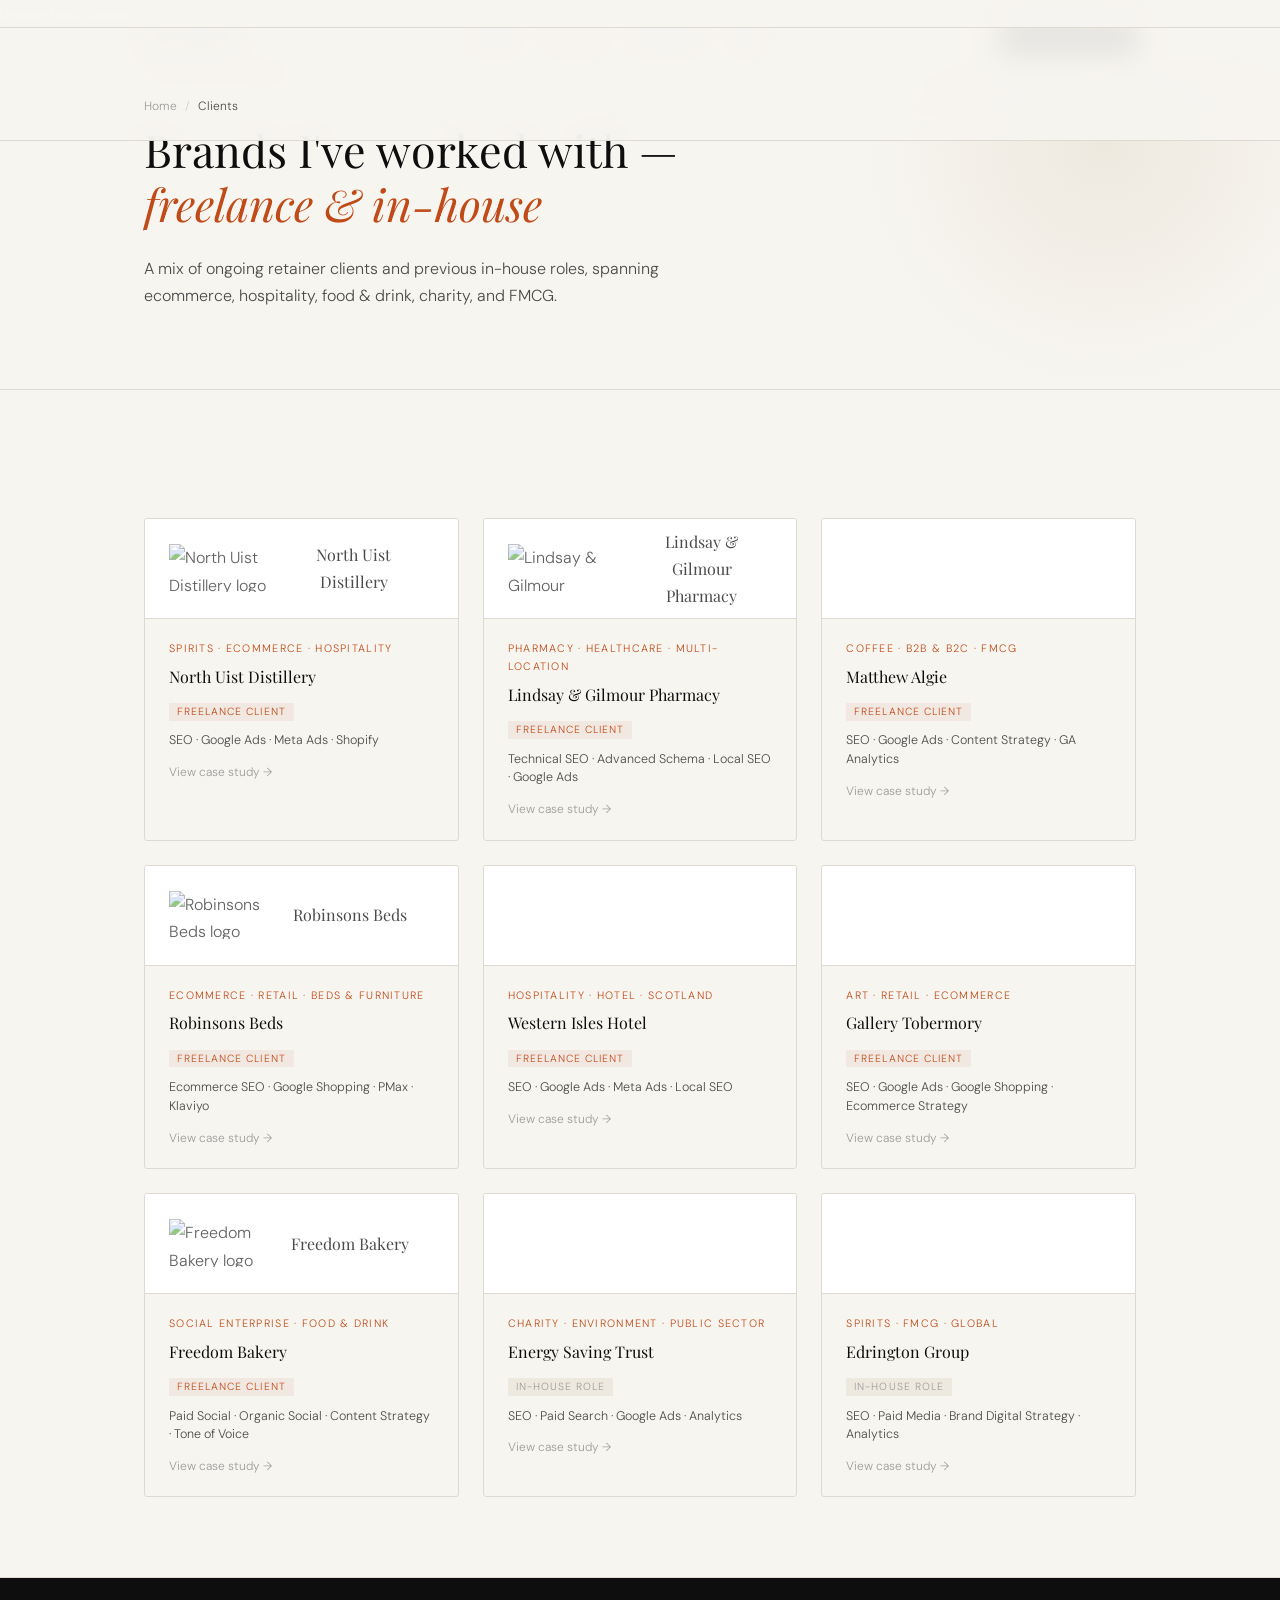
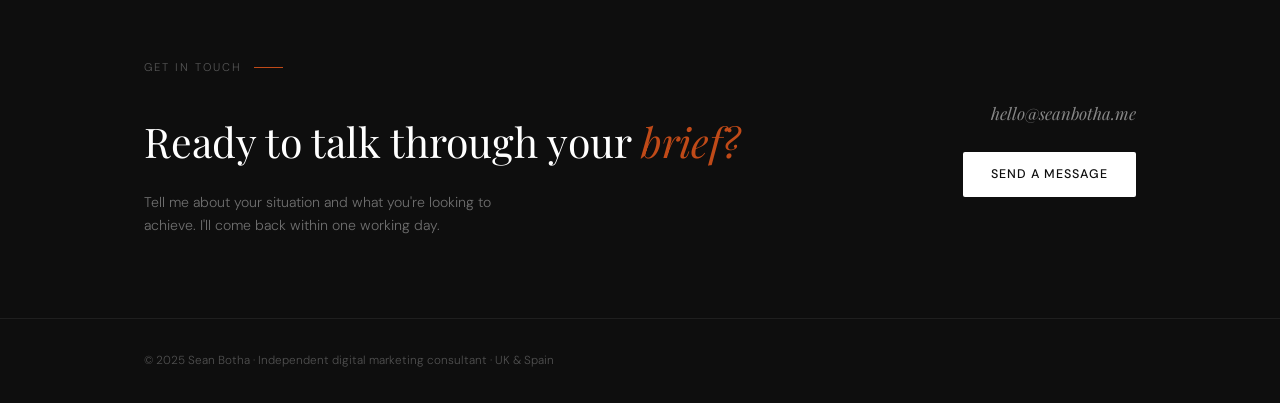
==== clients/index.html @ 7902a1b6 "new deploy" ====
<!DOCTYPE html>
<html lang="en">
<head>
  <meta charset="UTF-8" />
  <meta name="viewport" content="width=device-width, initial-scale=1.0" />
  <title>Client Work · Sean Botha · Digital Marketing Consultant</title>
  <meta name="description" content="Case studies and client work from Sean Botha — independent digital marketing consultant. SEO, Google Ads, Meta Ads, and ecommerce growth for UK brands." />
  <meta name="robots" content="index, follow" />
  <link rel="canonical" href="https://seanbotha.me/clients/" />
  <meta property="og:type" content="website" />
  <meta property="og:url" content="https://seanbotha.me/clients/" />
  <meta property="og:title" content="Client Work · Sean Botha" />
  <meta property="og:description" content="Case studies from Sean Botha — SEO, paid media, and ecommerce growth for UK brands." />
  <meta property="og:site_name" content="Sean Botha" />
  <script type="application/ld+json">
  {
    "@context": "https://schema.org",
    "@type": "BreadcrumbList",
    "itemListElement": [
      {"@type": "ListItem", "position": 1, "name": "Home", "item": "https://seanbotha.me/"},
      {"@type": "ListItem", "position": 2, "name": "Clients", "item": "https://seanbotha.me/clients/"}
    ]
  }
  </script>
  <link rel="preconnect" href="https://fonts.googleapis.com" />
  <link rel="preconnect" href="https://fonts.gstatic.com" crossorigin />
  <link href="https://fonts.googleapis.com/css2?family=Playfair+Display:ital,wght@0,400;0,500;1,400&family=DM+Sans:opsz,wght@9..40,300;9..40,400;9..40,500&display=swap" rel="stylesheet" />
  <link rel="stylesheet" href="/css/style.css" />
</head>
<body>

<nav aria-label="Main navigation">
  <div class="nav-inner">
    <a href="/" class="nav-logo">Sean Botha</a>
    <ul class="nav-links" role="list">
      <li><a href="/">Home</a></li>
      <li><a href="/clients/" aria-current="page">Clients</a></li>
      <li><a href="/#services">Services</a></li>
      <li><a href="/#faq">FAQ</a></li>
    </ul>
    <a href="/#contact" class="nav-cta">Get in touch</a>
  </div>
</nav>

<nav class="breadcrumb" aria-label="Breadcrumb">
  <div class="container">
    <ol>
      <li><a href="/">Home</a></li>
      <li>Clients</li>
    </ol>
  </div>
</nav>

<header style="padding:4rem 0 5rem;border-bottom:1px solid var(--rule);position:relative;overflow:hidden">
  <div style="position:absolute;top:-6rem;right:-4rem;width:38vw;height:38vw;max-width:480px;max-height:480px;border-radius:50%;background:radial-gradient(circle,var(--paper-w) 0%,transparent 70%);pointer-events:none"></div>
  <div class="container">
    <p class="label" style="opacity:0;animation:fadeUp 0.6s ease forwards 0.1s">Client work</p>
    <h1 style="font-family:var(--serif);font-size:clamp(2rem,3.5vw,3.2rem);font-weight:400;line-height:1.2;max-width:22ch;opacity:0;animation:fadeUp 0.7s ease forwards 0.25s">
      Brands I've worked with — <em style="font-style:italic;color:var(--accent)">freelance &amp; in-house</em>
    </h1>
    <p style="max-width:50ch;color:var(--ink-mid);margin-top:1.5rem;font-size:1rem;opacity:0;animation:fadeUp 0.7s ease forwards 0.4s">
      A mix of ongoing retainer clients and previous in-house roles, spanning ecommerce, hospitality, food &amp; drink, charity, and FMCG.
    </p>
  </div>
</header>

<section>
  <div class="container">
    <div class="ci-grid">

        <a href="/clients/north-uist-distillery/" class="ci-card reveal">
          <div class="ci-logo"><img src="https://northuistdistillery.com/cdn/shop/files/NUD_Logo_Black.png" alt="North Uist Distillery logo" loading="lazy" onerror="this.style.display='none';this.nextElementSibling.style.display='flex'"><span class="ci-logo-text" style="display:none">North Uist Distillery</span></div>
          <div class="ci-body">
            <p class="ci-sector">Spirits · Ecommerce · Hospitality</p>
            <p class="ci-name">North Uist Distillery</p>
            <p style="margin-bottom:0.5rem"><span style="font-size:0.65rem;letter-spacing:0.1em;text-transform:uppercase;padding:0.15rem 0.5rem;border-radius:1px;background:var(--accent-lt);color:var(--accent)">Freelance client</span></p>
            <p class="ci-svcs">SEO · Google Ads · Meta Ads · Shopify</p>
            <p class="ci-arrow">View case study →</p>
          </div>
        </a>
        <a href="/clients/lindsay-gilmour/" class="ci-card reveal">
          <div class="ci-logo"><img src="https://www.lindsayandgilmour.com/themes/custom/lgi/logo.svg" alt="Lindsay & Gilmour Pharmacy logo" loading="lazy" onerror="this.style.display='none';this.nextElementSibling.style.display='flex'"><span class="ci-logo-text" style="display:none">Lindsay & Gilmour Pharmacy</span></div>
          <div class="ci-body">
            <p class="ci-sector">Pharmacy · Healthcare · Multi-location</p>
            <p class="ci-name">Lindsay & Gilmour Pharmacy</p>
            <p style="margin-bottom:0.5rem"><span style="font-size:0.65rem;letter-spacing:0.1em;text-transform:uppercase;padding:0.15rem 0.5rem;border-radius:1px;background:var(--accent-lt);color:var(--accent)">Freelance client</span></p>
            <p class="ci-svcs">Technical SEO · Advanced Schema · Local SEO · Google Ads</p>
            <p class="ci-arrow">View case study →</p>
          </div>
        </a>
        <a href="/clients/matthew-algie/" class="ci-card reveal">
          <div class="ci-logo"><span class="ci-logo-text">Matthew Algie</span></div>
          <div class="ci-body">
            <p class="ci-sector">Coffee · B2B & B2C · FMCG</p>
            <p class="ci-name">Matthew Algie</p>
            <p style="margin-bottom:0.5rem"><span style="font-size:0.65rem;letter-spacing:0.1em;text-transform:uppercase;padding:0.15rem 0.5rem;border-radius:1px;background:var(--accent-lt);color:var(--accent)">Freelance client</span></p>
            <p class="ci-svcs">SEO · Google Ads · Content Strategy · GA Analytics</p>
            <p class="ci-arrow">View case study →</p>
          </div>
        </a>
        <a href="/clients/robinsons-beds/" class="ci-card reveal">
          <div class="ci-logo"><img src="https://www.robinsonsbeds.co.uk/cdn/shop/files/robinsons-beds-logo.svg" alt="Robinsons Beds logo" loading="lazy" onerror="this.style.display='none';this.nextElementSibling.style.display='flex'"><span class="ci-logo-text" style="display:none">Robinsons Beds</span></div>
          <div class="ci-body">
            <p class="ci-sector">Ecommerce · Retail · Beds & Furniture</p>
            <p class="ci-name">Robinsons Beds</p>
            <p style="margin-bottom:0.5rem"><span style="font-size:0.65rem;letter-spacing:0.1em;text-transform:uppercase;padding:0.15rem 0.5rem;border-radius:1px;background:var(--accent-lt);color:var(--accent)">Freelance client</span></p>
            <p class="ci-svcs">Ecommerce SEO · Google Shopping · PMax · Klaviyo</p>
            <p class="ci-arrow">View case study →</p>
          </div>
        </a>
        <a href="/clients/western-isles-hotel/" class="ci-card reveal">
          <div class="ci-logo"><span class="ci-logo-text">Western Isles Hotel</span></div>
          <div class="ci-body">
            <p class="ci-sector">Hospitality · Hotel · Scotland</p>
            <p class="ci-name">Western Isles Hotel</p>
            <p style="margin-bottom:0.5rem"><span style="font-size:0.65rem;letter-spacing:0.1em;text-transform:uppercase;padding:0.15rem 0.5rem;border-radius:1px;background:var(--accent-lt);color:var(--accent)">Freelance client</span></p>
            <p class="ci-svcs">SEO · Google Ads · Meta Ads · Local SEO</p>
            <p class="ci-arrow">View case study →</p>
          </div>
        </a>
        <a href="/clients/gallery-tobermory/" class="ci-card reveal">
          <div class="ci-logo"><span class="ci-logo-text">Gallery Tobermory</span></div>
          <div class="ci-body">
            <p class="ci-sector">Art · Retail · Ecommerce</p>
            <p class="ci-name">Gallery Tobermory</p>
            <p style="margin-bottom:0.5rem"><span style="font-size:0.65rem;letter-spacing:0.1em;text-transform:uppercase;padding:0.15rem 0.5rem;border-radius:1px;background:var(--accent-lt);color:var(--accent)">Freelance client</span></p>
            <p class="ci-svcs">SEO · Google Ads · Google Shopping · Ecommerce Strategy</p>
            <p class="ci-arrow">View case study →</p>
          </div>
        </a>
        <a href="/clients/freedom-bakery/" class="ci-card reveal">
          <div class="ci-logo"><img src="https://freedombakery.com/wp-content/uploads/2022/01/Freedom-Bakery-logo.svg" alt="Freedom Bakery logo" loading="lazy" onerror="this.style.display='none';this.nextElementSibling.style.display='flex'"><span class="ci-logo-text" style="display:none">Freedom Bakery</span></div>
          <div class="ci-body">
            <p class="ci-sector">Social Enterprise · Food & Drink</p>
            <p class="ci-name">Freedom Bakery</p>
            <p style="margin-bottom:0.5rem"><span style="font-size:0.65rem;letter-spacing:0.1em;text-transform:uppercase;padding:0.15rem 0.5rem;border-radius:1px;background:var(--accent-lt);color:var(--accent)">Freelance client</span></p>
            <p class="ci-svcs">Paid Social · Organic Social · Content Strategy · Tone of Voice</p>
            <p class="ci-arrow">View case study →</p>
          </div>
        </a>
        <a href="/clients/energy-saving-trust/" class="ci-card reveal">
          <div class="ci-logo"><span class="ci-logo-text">Energy Saving Trust</span></div>
          <div class="ci-body">
            <p class="ci-sector">Charity · Environment · Public Sector</p>
            <p class="ci-name">Energy Saving Trust</p>
            <p style="margin-bottom:0.5rem"><span style="font-size:0.65rem;letter-spacing:0.1em;text-transform:uppercase;padding:0.15rem 0.5rem;border-radius:1px;background:var(--paper-w);color:var(--ink-light)">In-house role</span></p>
            <p class="ci-svcs">SEO · Paid Search · Google Ads · Analytics</p>
            <p class="ci-arrow">View case study →</p>
          </div>
        </a>
        <a href="/clients/edrington/" class="ci-card reveal">
          <div class="ci-logo"><span class="ci-logo-text">Edrington Group</span></div>
          <div class="ci-body">
            <p class="ci-sector">Spirits · FMCG · Global</p>
            <p class="ci-name">Edrington Group</p>
            <p style="margin-bottom:0.5rem"><span style="font-size:0.65rem;letter-spacing:0.1em;text-transform:uppercase;padding:0.15rem 0.5rem;border-radius:1px;background:var(--paper-w);color:var(--ink-light)">In-house role</span></p>
            <p class="ci-svcs">SEO · Paid Media · Brand Digital Strategy · Analytics</p>
            <p class="ci-arrow">View case study →</p>
          </div>
        </a>
    </div>
  </div>
</section>

<section class="cta-section" id="contact" aria-labelledby="h-contact">
  <div class="container">
    <div class="cta-inner reveal">
      <div>
        <p class="label">Get in touch</p>
        <h2 class="display" id="h-contact">Ready to talk through your <em>brief?</em></h2>
        <p style="color:rgba(255,255,255,0.4);margin-top:0.75rem;max-width:40ch;font-size:0.88rem;">Tell me about your situation and what you're looking to achieve. I'll come back within one working day.</p>
      </div>
      <div class="cta-right">
        <a class="cta-email" href="mailto:hello@seanbotha.me">hello@seanbotha.me</a>
        <a class="btn btn-light" href="mailto:hello@seanbotha.me">Send a message</a>
      </div>
    </div>
  </div>
</section>

<footer>
  <div class="inner">
    <p>© 2025 Sean Botha · Independent digital marketing consultant · UK &amp; Spain</p>
    <nav class="footer-links" aria-label="Footer navigation">
      <a href="https://www.linkedin.com/in/seanbotha" target="_blank" rel="noopener noreferrer">LinkedIn</a>
      <a href="mailto:hello@seanbotha.me">Email</a>
      <a href="/sitemap.xml">Sitemap</a>
    </nav>
  </div>
</footer>

<script>
  const io = new IntersectionObserver(entries => {
    entries.forEach(e => { if (e.isIntersecting) { e.target.classList.add('visible'); io.unobserve(e.target); } });
  }, { threshold: 0.1 });
  document.querySelectorAll('.reveal').forEach(el => io.observe(el));
</script>

</body>
</html>
---- css/style.css ----
/* ── Reset ── */
*, *::before, *::after { box-sizing: border-box; margin: 0; padding: 0; }

:root {
  --ink:       #0e0e0e;
  --ink-mid:   #4b4b4b;
  --ink-light: #9b9b9b;
  --paper:     #f7f5f0;
  --paper-w:   #eee9df;
  --white:     #ffffff;
  --rule:      #dedad2;
  --accent:    #c04a18;
  --accent-lt: #f2e8e2;
  --serif: 'Playfair Display', Georgia, serif;
  --sans:  'DM Sans', sans-serif;
  --max:   1120px;
  --gap:   clamp(1.5rem, 5vw, 4rem);
}

html { scroll-behavior: smooth; }
body {
  background: var(--paper); color: var(--ink);
  font-family: var(--sans); font-size: 1rem;
  line-height: 1.7; font-weight: 300;
  -webkit-font-smoothing: antialiased;
}
img { max-width: 100%; display: block; }
a { color: inherit; }
.container { max-width: var(--max); margin: 0 auto; padding: 0 var(--gap); }

/* NAV */
nav {
  position: fixed; inset: 0 0 auto; z-index: 200;
  background: rgba(247,245,240,0.93); backdrop-filter: blur(14px);
  border-bottom: 1px solid var(--rule);
}
.nav-inner {
  max-width: var(--max); margin: 0 auto; padding: 1rem var(--gap);
  display: flex; align-items: center; justify-content: space-between;
}
.nav-logo { font-family: var(--serif); font-size: 1.1rem; text-decoration: none; color: var(--ink); }
.nav-links { display: flex; gap: 2rem; list-style: none; }
.nav-links a {
  font-size: 0.78rem; letter-spacing: 0.1em; text-transform: uppercase;
  color: var(--ink-mid); text-decoration: none; transition: color 0.2s;
}
.nav-links a:hover, .nav-links a[aria-current="page"] { color: var(--accent); }
.nav-cta {
  font-size: 0.78rem; letter-spacing: 0.08em; text-transform: uppercase;
  padding: 0.55rem 1.25rem; background: var(--ink); color: var(--white);
  text-decoration: none; border-radius: 2px; transition: background 0.2s;
}
.nav-cta:hover { background: var(--accent); }

/* BUTTONS */
.btn {
  display: inline-block; padding: 0.75rem 1.75rem;
  font-family: var(--sans); font-size: 0.78rem; font-weight: 500;
  letter-spacing: 0.08em; text-transform: uppercase;
  text-decoration: none; border-radius: 2px; transition: all 0.2s; border: none;
}
.btn-primary { background: var(--ink); color: var(--white); }
.btn-primary:hover { background: var(--accent); color: var(--white); }
.btn-ghost { border: 1px solid var(--rule); color: var(--ink-mid); background: transparent; }
.btn-ghost:hover { border-color: var(--ink); color: var(--ink); }
.btn-light { background: var(--white); color: var(--ink); }
.btn-light:hover { background: var(--accent); color: var(--white); }

/* LABELS */
.label {
  font-size: 0.7rem; letter-spacing: 0.18em; text-transform: uppercase;
  color: var(--ink-light); margin-bottom: 2.5rem;
  display: flex; align-items: center; gap: 0.75rem;
}
.label::after { content: ''; display: block; width: 1.8rem; height: 1px; background: var(--accent); }

h2.display {
  font-family: var(--serif); font-size: clamp(1.8rem, 3.2vw, 2.7rem);
  font-weight: 400; line-height: 1.2; margin-bottom: 1.5rem;
}

/* TAGS */
.tag {
  font-size: 0.66rem; letter-spacing: 0.07em; text-transform: uppercase;
  padding: 0.2rem 0.55rem; background: var(--accent-lt); color: var(--accent);
  border-radius: 1px; display: inline-block;
}
.tags { display: flex; flex-wrap: wrap; gap: 0.4rem; }

/* SECTIONS */
section { padding: 5rem 0; border-bottom: 1px solid var(--rule); }

/* TICKER */
.ticker-wrap { overflow: hidden; background: var(--ink); padding: 0.9rem 0; }
.ticker { display: flex; gap: 2.5rem; white-space: nowrap; width: max-content; animation: ticker 30s linear infinite; }
.ticker span { font-size: 0.7rem; letter-spacing: 0.14em; text-transform: uppercase; color: var(--rule); }
.ticker span.dot { color: var(--accent); letter-spacing: 0; }
@keyframes ticker { from { transform: translateX(0); } to { transform: translateX(-50%); } }

/* BREADCRUMB */
.breadcrumb { padding-top: 6.5rem; padding-bottom: 1.5rem; border-bottom: 1px solid var(--rule); }
.breadcrumb ol { list-style: none; display: flex; align-items: center; gap: 0.5rem; flex-wrap: wrap; }
.breadcrumb li { font-size: 0.75rem; color: var(--ink-light); }
.breadcrumb li a { text-decoration: none; color: var(--ink-light); transition: color 0.2s; }
.breadcrumb li a:hover { color: var(--accent); }
.breadcrumb li::after { content: '/'; margin-left: 0.5rem; opacity: 0.4; }
.breadcrumb li:last-child::after { display: none; }
.breadcrumb li:last-child { color: var(--ink-mid); }

/* CASE STUDY HERO */
.case-hero { padding: 4rem 0 5rem; border-bottom: 1px solid var(--rule); position: relative; overflow: hidden; }
.case-hero::before {
  content: ''; position: absolute; top: -5rem; right: -4rem;
  width: 38vw; height: 38vw; max-width: 480px; max-height: 480px;
  border-radius: 50%;
  background: radial-gradient(circle, var(--paper-w) 0%, transparent 70%);
  pointer-events: none;
}
.case-meta { display: flex; align-items: center; gap: 1rem; margin-bottom: 2rem; flex-wrap: wrap; }
.case-sector {
  font-size: 0.7rem; letter-spacing: 0.14em; text-transform: uppercase;
  color: var(--accent); padding: 0.3rem 0.8rem;
  border: 1px solid var(--accent-lt); background: var(--accent-lt); border-radius: 1px;
}
.case-type { font-size: 0.7rem; letter-spacing: 0.14em; text-transform: uppercase; color: var(--ink-light); }
.case-hero h1 {
  font-family: var(--serif); font-size: clamp(2.2rem, 4.5vw, 3.8rem);
  font-weight: 400; line-height: 1.15; letter-spacing: -0.01em;
  max-width: 22ch; margin-bottom: 1.5rem;
}
.case-hero h1 em { font-style: italic; color: var(--accent); }
.case-summary { max-width: 54ch; color: var(--ink-mid); font-size: 1rem; margin-bottom: 2rem; }
.case-stat-row {
  display: grid; grid-template-columns: repeat(4, 1fr);
  gap: 1px; background: var(--rule); border: 1px solid var(--rule); margin-top: 3rem;
}
.case-stat { background: var(--paper); padding: 1.5rem; }
.case-stat-val { font-family: var(--serif); font-size: 1.8rem; font-weight: 400; line-height: 1; }
.case-stat-label { font-size: 0.72rem; color: var(--ink-light); margin-top: 0.35rem; }

/* CASE BODY */
.case-overview { display: grid; grid-template-columns: 5fr 7fr; gap: 5rem; align-items: start; }
.case-overview-left h3 { font-family: var(--serif); font-size: 1.4rem; font-weight: 400; margin-bottom: 1rem; }
.case-overview-right p { color: var(--ink-mid); margin-bottom: 1.2rem; }
.case-overview-right p:last-child { margin-bottom: 0; }
.svcs-delivered h4 {
  font-size: 0.7rem; letter-spacing: 0.14em; text-transform: uppercase;
  color: var(--ink-light); margin-bottom: 0.9rem; margin-top: 2rem;
}

/* RESULTS */
.results-grid {
  display: grid; grid-template-columns: repeat(3,1fr);
  gap: 1px; background: var(--rule); border: 1px solid var(--rule);
}
.result-card { background: var(--white); padding: 2.25rem 2rem; }
.result-val {
  font-family: var(--serif); font-size: 2.4rem; font-weight: 400;
  line-height: 1; color: var(--accent);
}
.result-label { font-size: 0.8rem; color: var(--ink-mid); margin-top: 0.5rem; line-height: 1.5; }
.result-ph { font-family: var(--serif); font-style: italic; font-size: 1rem; color: var(--ink-light); }

/* RELATED */
.related-grid { display: grid; grid-template-columns: repeat(3,1fr); gap: 1.25rem; margin-top: 2.5rem; }
.related-card {
  border: 1px solid var(--rule); border-radius: 3px; padding: 1.5rem;
  text-decoration: none; background: var(--paper);
  transition: box-shadow 0.2s, transform 0.2s; display: block;
}
.related-card:hover { box-shadow: 0 6px 24px rgba(0,0,0,0.07); transform: translateY(-2px); }
.related-sector { font-size: 0.67rem; letter-spacing: 0.1em; text-transform: uppercase; color: var(--accent); margin-bottom: 0.35rem; }
.related-name { font-family: var(--serif); font-size: 1rem; font-weight: 400; color: var(--ink); }
.related-arrow { font-size: 0.8rem; color: var(--ink-light); margin-top: 0.5rem; }

/* CLIENTS INDEX */
.ci-grid { display: grid; grid-template-columns: repeat(3,1fr); gap: 1.5rem; margin-top: 3rem; }
.ci-card {
  border: 1px solid var(--rule); border-radius: 3px; overflow: hidden;
  background: var(--paper); text-decoration: none; display: block;
  transition: box-shadow 0.25s, transform 0.25s;
}
.ci-card:hover { box-shadow: 0 8px 32px rgba(0,0,0,0.08); transform: translateY(-3px); }
.ci-logo {
  height: 100px; display: flex; align-items: center; justify-content: center;
  background: var(--white); border-bottom: 1px solid var(--rule); padding: 1.5rem;
}
.ci-logo img { max-height: 48px; max-width: 150px; object-fit: contain; filter: grayscale(1); opacity: 0.7; transition: filter 0.3s, opacity 0.3s; }
.ci-card:hover .ci-logo img { filter: grayscale(0); opacity: 1; }
.ci-logo-text { font-family: var(--serif); font-size: 1rem; color: var(--ink-mid); transition: color 0.3s; }
.ci-card:hover .ci-logo-text { color: var(--ink); }
.ci-body { padding: 1.25rem 1.5rem; }
.ci-sector { font-size: 0.67rem; letter-spacing: 0.12em; text-transform: uppercase; color: var(--accent); margin-bottom: 0.35rem; }
.ci-name { font-family: var(--serif); font-size: 1rem; font-weight: 400; color: var(--ink); margin-bottom: 0.4rem; }
.ci-svcs { font-size: 0.78rem; color: var(--ink-mid); line-height: 1.5; }
.ci-arrow { font-size: 0.75rem; color: var(--ink-light); margin-top: 0.75rem; }

/* HOMEPAGE HERO */
.hero { padding: 9.5rem 0 6rem; border-bottom: 1px solid var(--rule); position: relative; overflow: hidden; }
.hero::before {
  content: ''; position: absolute; top: -8rem; right: -6rem;
  width: 42vw; height: 42vw; max-width: 560px; max-height: 560px;
  border-radius: 50%;
  background: radial-gradient(circle, var(--paper-w) 0%, transparent 70%);
  pointer-events: none;
}
.hero-eyebrow { font-size: 0.73rem; letter-spacing: 0.18em; text-transform: uppercase; color: var(--accent); margin-bottom: 1.5rem; opacity: 0; animation: fadeUp 0.6s ease forwards 0.1s; }
.hero h1 { font-family: var(--serif); font-size: clamp(2.8rem, 5.5vw, 4.8rem); font-weight: 400; line-height: 1.1; letter-spacing: -0.01em; max-width: 17ch; opacity: 0; animation: fadeUp 0.7s ease forwards 0.25s; }
.hero h1 em { font-style: italic; color: var(--accent); }
.hero-sub { margin-top: 2rem; max-width: 50ch; color: var(--ink-mid); font-size: 1.05rem; opacity: 0; animation: fadeUp 0.7s ease forwards 0.4s; }
.hero-actions { margin-top: 2.5rem; display: flex; gap: 1rem; flex-wrap: wrap; opacity: 0; animation: fadeUp 0.7s ease forwards 0.55s; }
.hero-creds { margin-top: 3.5rem; display: flex; gap: 2.5rem; flex-wrap: wrap; opacity: 0; animation: fadeUp 0.7s ease forwards 0.7s; }
.cred { display: flex; align-items: center; gap: 0.5rem; font-size: 0.8rem; color: var(--ink-light); }
.cred-dot { width: 6px; height: 6px; border-radius: 50%; background: var(--accent); flex-shrink: 0; }

/* CTA SECTION */
.cta-section { background: var(--ink); border-bottom: none; }
.cta-inner { display: grid; grid-template-columns: 1fr auto; gap: 3rem; align-items: center; }
.cta-section .label { color: rgba(255,255,255,0.3); }
.cta-section .label::after { background: var(--accent); }
.cta-section h2.display { color: var(--white); }
.cta-section h2.display em { font-style: italic; color: var(--accent); }
.cta-right { display: flex; flex-direction: column; align-items: flex-end; gap: 1.5rem; }
.cta-email { font-family: var(--serif); font-size: 1.05rem; font-style: italic; color: rgba(255,255,255,0.5); text-decoration: none; transition: color 0.2s; }
.cta-email:hover { color: var(--white); }

/* ANIMATIONS */
@keyframes fadeUp { from { opacity: 0; transform: translateY(18px); } to { opacity: 1; transform: translateY(0); } }
.reveal { opacity: 0; transform: translateY(22px); transition: opacity 0.65s ease, transform 0.65s ease; }
.reveal.visible { opacity: 1; transform: translateY(0); }
.d1 { transition-delay: 0.1s; }
.d2 { transition-delay: 0.2s; }
.d3 { transition-delay: 0.3s; }

/* HOMEPAGE SPECIFICS */
.about-grid { display: grid; grid-template-columns: 5fr 7fr; gap: 5rem; align-items: start; }
.about-right p { color: var(--ink-mid); margin-bottom: 1.2rem; }
.about-stats { margin-top: 2.5rem; padding-top: 2rem; border-top: 1px solid var(--rule); display: grid; grid-template-columns: repeat(3,1fr); gap: 1.5rem; }
.stat-num { font-family: var(--serif); font-size: 2rem; font-weight: 400; line-height: 1; }
.stat-label { font-size: 0.73rem; color: var(--ink-light); margin-top: 0.35rem; }

.two-col-header { display: grid; grid-template-columns: 1fr 1fr; gap: 4rem; align-items: end; margin-bottom: 3rem; }
.two-col-header p { color: var(--ink-mid); max-width: 42ch; }

.services-grid { display: grid; grid-template-columns: repeat(3,1fr); gap: 1px; background: var(--rule); border: 1px solid var(--rule); }
.service-card { background: var(--paper); padding: 2.25rem 2rem; transition: background 0.25s; position: relative; }
.service-card:hover { background: var(--white); }
.service-card::after { content: ''; position: absolute; bottom: 0; left: 0; right: 0; height: 2px; background: var(--accent); transform: scaleX(0); transform-origin: left; transition: transform 0.3s ease; }
.service-card:hover::after { transform: scaleX(1); }
.svc-num { font-family: var(--serif); font-style: italic; font-size: 0.85rem; color: var(--accent); margin-bottom: 1rem; }
.svc-name { font-family: var(--serif); font-size: 1.15rem; font-weight: 400; margin-bottom: 0.7rem; }
.svc-desc { font-size: 0.86rem; color: var(--ink-mid); line-height: 1.7; }

.process-grid { display: grid; grid-template-columns: repeat(4,1fr); gap: 2rem; margin-top: 3rem; }
.process-step { border-top: 2px solid var(--rule); padding-top: 1.5rem; position: relative; }
.process-step::before { content: ''; position: absolute; top: -2px; left: 0; width: 0; height: 2px; background: var(--accent); transition: width 0.4s ease; }
.process-step:hover::before { width: 100%; }
.process-num { font-family: var(--serif); font-style: italic; font-size: 0.85rem; color: var(--accent); margin-bottom: 0.8rem; }
.process-title { font-size: 0.95rem; font-weight: 500; margin-bottom: 0.6rem; }
.process-desc { font-size: 0.84rem; color: var(--ink-mid); line-height: 1.65; }

.faq-grid { display: grid; grid-template-columns: 1fr 1fr; gap: 4rem; align-items: start; }
.faq-list { display: flex; flex-direction: column; }
.faq-item { border-bottom: 1px solid var(--rule); }
.faq-q { width: 100%; background: none; border: none; padding: 1.2rem 0; text-align: left; font-family: var(--sans); font-size: 0.9rem; font-weight: 500; color: var(--ink); cursor: pointer; display: flex; justify-content: space-between; align-items: center; gap: 1rem; }
.faq-q:hover { color: var(--accent); }
.faq-icon { width: 16px; height: 16px; flex-shrink: 0; position: relative; opacity: 0.35; transition: opacity 0.2s; }
.faq-q:hover .faq-icon, .faq-item.open .faq-icon { opacity: 1; }
.faq-icon::before, .faq-icon::after { content: ''; position: absolute; background: currentColor; border-radius: 1px; transition: transform 0.3s ease; }
.faq-icon::before { top: 50%; left: 0; right: 0; height: 1.5px; transform: translateY(-50%); }
.faq-icon::after { top: 0; bottom: 0; left: 50%; width: 1.5px; transform: translateX(-50%); }
.faq-item.open .faq-icon::after { transform: translateX(-50%) scaleY(0); }
.faq-a { font-size: 0.87rem; color: var(--ink-mid); line-height: 1.75; max-height: 0; overflow: hidden; transition: max-height 0.35s ease, padding-bottom 0.35s ease; }
.faq-item.open .faq-a { max-height: 300px; padding-bottom: 1.25rem; }

/* RESPONSIVE */
@media (max-width: 960px) {
  .about-grid, .two-col-header, .faq-grid, .cta-inner, .case-overview { grid-template-columns: 1fr; gap: 2.5rem; }
  .services-grid, .ci-grid, .results-grid { grid-template-columns: 1fr 1fr; }
  .case-stat-row, .process-grid, .related-grid { grid-template-columns: 1fr 1fr; }
  .cta-right { align-items: flex-start; }
}
@media (max-width: 600px) {
  .services-grid, .ci-grid, .results-grid, .case-stat-row, .process-grid, .related-grid { grid-template-columns: 1fr; }
  .nav-links, .nav-cta { display: none; }
}

/* FOOTER */
footer { background: var(--ink); border-top: 1px solid rgba(255,255,255,0.07); padding: 2rem 0; }
footer .inner {
  max-width: var(--max); margin: 0 auto; padding: 0 var(--gap);
  display: flex; justify-content: space-between; align-items: center; flex-wrap: wrap; gap: 1rem;
}
footer p, footer a { font-size: 0.73rem; color: rgba(255,255,255,0.28); text-decoration: none; }
footer a:hover { color: var(--accent); }
footer .footer-links { display: flex; gap: 1.5rem; }

/* CTA SECTION */
.cta-section { background: var(--ink); border-bottom: none; }
.cta-inner { display: grid; grid-template-columns: 1fr auto; gap: 3rem; align-items: center; }
.cta-section .label { color: rgba(255,255,255,0.3); }
.cta-section .label::after { background: var(--accent); }
.cta-section h2.display { color: var(--white); }
.cta-section h2.display em { font-style: italic; color: var(--accent); }
.cta-right { display: flex; flex-direction: column; align-items: flex-end; gap: 1.5rem; }
.cta-email { font-family: var(--serif); font-size: 1.05rem; font-style: italic; color: rgba(255,255,255,0.5); text-decoration: none; transition: color 0.2s; }
.cta-email:hover { color: var(--white); }

/* FIX HERO H1 SIZE */
.hero h1 { font-size: clamp(2.2rem, 4vw, 3.8rem); }

/* CLIENTS INDEX GRID */
.ci-grid { display: grid; grid-template-columns: repeat(3,1fr); gap: 1.5rem; margin-top: 3rem; }
.ci-card {
  border: 1px solid var(--rule); border-radius: 3px; overflow: hidden;
  background: var(--paper); text-decoration: none; display: block;
  transition: box-shadow 0.25s, transform 0.25s;
}
.ci-card:hover { box-shadow: 0 8px 32px rgba(0,0,0,0.08); transform: translateY(-3px); }
.ci-logo {
  height: 100px; display: flex; align-items: center; justify-content: center;
  background: var(--white); border-bottom: 1px solid var(--rule); padding: 1.5rem;
}
.ci-logo img { max-height: 48px; max-width: 150px; object-fit: contain; filter: grayscale(1); opacity: 0.7; transition: filter 0.3s, opacity 0.3s; }
.ci-card:hover .ci-logo img { filter: grayscale(0); opacity: 1; }
.ci-logo-text { font-family: var(--serif); font-size: 1rem; color: var(--ink-mid); transition: color 0.3s; }
.ci-card:hover .ci-logo-text { color: var(--ink); }
.ci-body { padding: 1.25rem 1.5rem; }
.ci-sector { font-size: 0.67rem; letter-spacing: 0.12em; text-transform: uppercase; color: var(--accent); margin-bottom: 0.35rem; }
.ci-name { font-family: var(--serif); font-size: 1rem; font-weight: 400; color: var(--ink); margin-bottom: 0.4rem; }
.ci-svcs { font-size: 0.78rem; color: var(--ink-mid); line-height: 1.5; }
.ci-arrow { font-size: 0.75rem; color: var(--ink-light); margin-top: 0.75rem; }

/* ABOUT */
.about-grid { display: grid; grid-template-columns: 5fr 7fr; gap: 5rem; align-items: start; }
.about-right p { color: var(--ink-mid); margin-bottom: 1.2rem; }
.about-stats { margin-top: 2.5rem; padding-top: 2rem; border-top: 1px solid var(--rule); display: grid; grid-template-columns: repeat(3,1fr); gap: 1.5rem; }
.stat-num { font-family: var(--serif); font-size: 2rem; font-weight: 400; line-height: 1; }
.stat-label { font-size: 0.73rem; color: var(--ink-light); margin-top: 0.35rem; }

/* RESPONSIVE ADDITIONS */
@media (max-width: 960px) {
  .ci-grid { grid-template-columns: 1fr 1fr; }
  .cta-inner { grid-template-columns: 1fr; gap: 2rem; }
  .cta-right { align-items: flex-start; }
  .about-grid { grid-template-columns: 1fr; gap: 2.5rem; }
}
@media (max-width: 600px) {
  .ci-grid { grid-template-columns: 1fr; }
  footer .inner { flex-direction: column; align-items: flex-start; }
}

/* ── FIX: Case study & clients index h1 size ── */
.case-hero h1 {
  font-size: clamp(1.8rem, 3.5vw, 3rem) !important;
}
header h1 {
  font-size: clamp(1.8rem, 3.5vw, 3rem);
}

/* ── FIX: Nav visible on all pages ── */
nav {
  display: block !important;
  position: fixed;
  inset: 0 0 auto;
  z-index: 200;
  background: rgba(247,245,240,0.93);
  backdrop-filter: blur(14px);
  border-bottom: 1px solid var(--rule);
}
.nav-inner {
  max-width: var(--max);
  margin: 0 auto;
  padding: 1rem var(--gap);
  display: flex;
  align-items: center;
  justify-content: space-between;
}

/* ── FIX: Breadcrumb top padding accounts for fixed nav ── */
.breadcrumb {
  padding-top: 6rem;
}

/* ── FIX: Client logo images — force display block ── */
.ci-logo img,
.client-logo-wrap img {
  display: block !important;
}

/* ── FIX: Case hero logo area ── */
.case-hero-logo {
  margin: 1.5rem 0 0;
  min-height: 56px;
  display: flex;
  align-items: center;
}
.case-hero-logo img {
  max-height: 56px;
  max-width: 200px;
  object-fit: contain;
  filter: grayscale(1);
  opacity: 0.75;
  display: block !important;
}

/* ── FIX: Logo images — don't wash out dark logos on white bg ── */
.ci-logo img {
  filter: none !important;
  opacity: 0.65;
  transition: opacity 0.3s;
}
.ci-card:hover .ci-logo img {
  opacity: 1;
}
.case-hero img[alt*="logo"],
.case-hero img[alt*="Logo"] {
  filter: none !important;
  opacity: 0.7;
}

/* ── FIX: Hide broken image icons, show text fallback cleanly ── */
.ci-logo {
  position: relative;
}
.ci-logo img {
  /* If image fails to load, browser shows broken icon — hide it */
  min-width: 0;
  min-height: 0;
}
/* Broken img elements have 0 naturalWidth — we can't detect in CSS alone,
   so we rely on onerror. Make sure fallback text is centred properly */
.ci-logo .ci-logo-text {
  display: none;
  width: 100%;
  text-align: center;
  font-family: var(--serif);
  font-size: 1rem;
  color: var(--ink-mid);
  padding: 0 1rem;
}
/* When onerror fires and sets display:flex on the span */
.ci-logo span.ci-logo-text[style*="flex"] {
  display: flex !important;
  align-items: center;
  justify-content: center;
}

/* ── FIX: Clients index h1 — prevent oversized italic wrapping ── */
header h1 em,
.case-hero h1 em {
  font-size: inherit;
  display: inline;
  word-break: normal;
  hyphens: none;
}
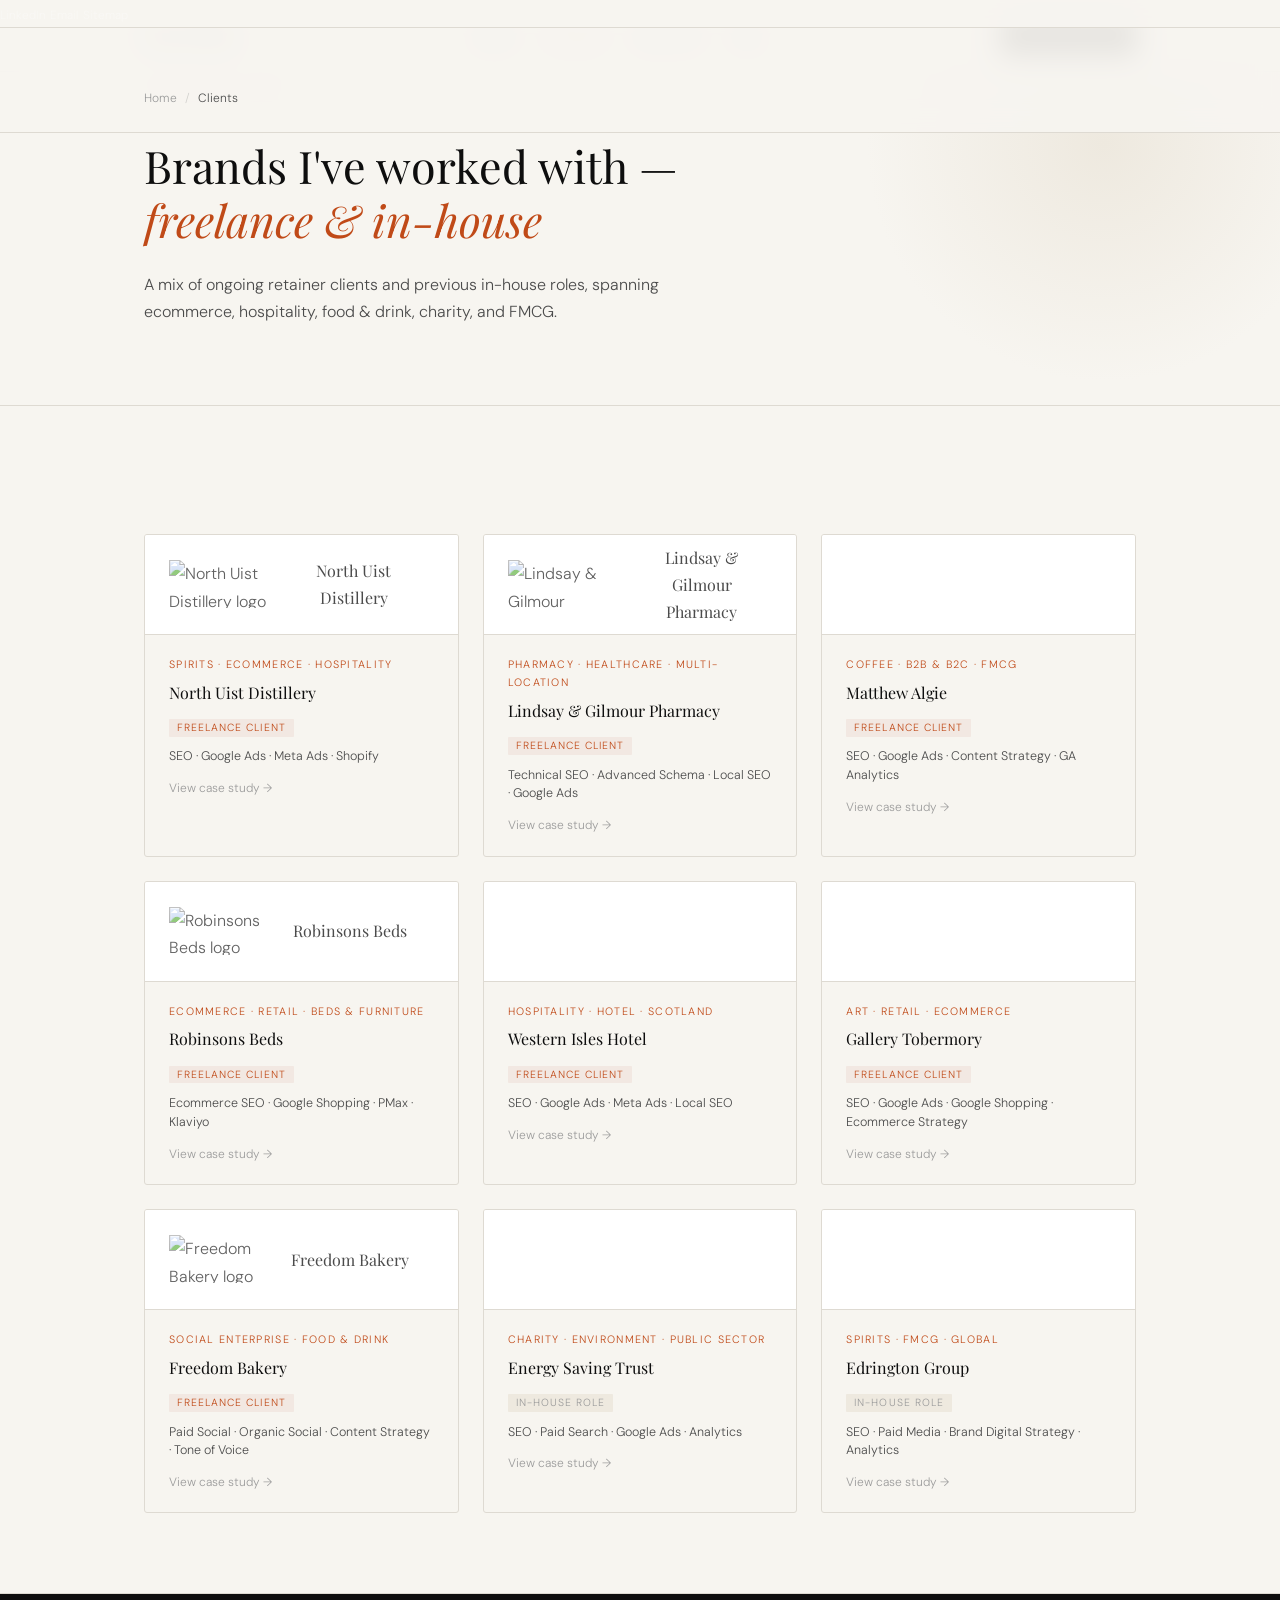
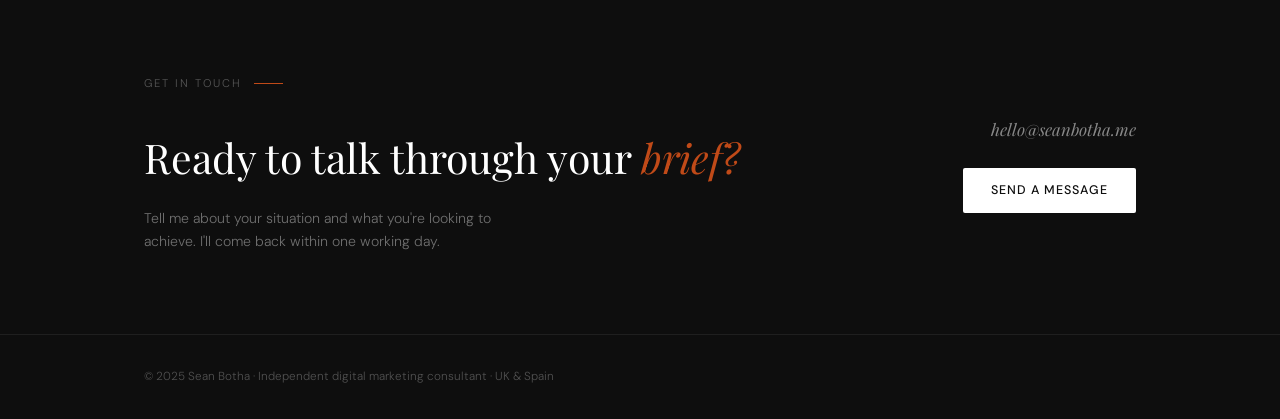
==== commit 70daa22e: "Update index.html" ====
--- a/clients/index.html
+++ b/clients/index.html
@@ -29,10 +29,10 @@
 </head>
 <body>
 
-<nav aria-label="Main navigation">
+<nav aria-label="Main navigation" style="position:fixed;inset:0 0 auto;z-index:200;background:rgba(247,245,240,0.93);backdrop-filter:blur(14px);border-bottom:1px solid #dedad2;">
   <div class="nav-inner">
     <a href="/" class="nav-logo">Sean Botha</a>
-    <ul class="nav-links" role="list">
+    <ul class="nav-links" role="list" style="display:flex;gap:2rem;list-style:none;">
       <li><a href="/">Home</a></li>
       <li><a href="/clients/" aria-current="page">Clients</a></li>
       <li><a href="/#services">Services</a></li>
@@ -51,7 +51,7 @@
   </div>
 </nav>
 
-<header style="padding:4rem 0 5rem;border-bottom:1px solid var(--rule);position:relative;overflow:hidden">
+<header style="padding:7rem 0 5rem;border-bottom:1px solid var(--rule);position:relative;overflow:hidden">
   <div style="position:absolute;top:-6rem;right:-4rem;width:38vw;height:38vw;max-width:480px;max-height:480px;border-radius:50%;background:radial-gradient(circle,var(--paper-w) 0%,transparent 70%);pointer-events:none"></div>
   <div class="container">
     <p class="label" style="opacity:0;animation:fadeUp 0.6s ease forwards 0.1s">Client work</p>
@@ -197,4 +197,4 @@
 </script>
 
 </body>
-</html>+</html>
--- a/css/style.css
+++ b/css/style.css
@@ -1,3 +1,4 @@
+ /* v2 */
 /* ── Reset ── */
 *, *::before, *::after { box-sizing: border-box; margin: 0; padding: 0; }
 
@@ -282,7 +283,7 @@
 }
 @media (max-width: 600px) {
   .services-grid, .ci-grid, .results-grid, .case-stat-row, .process-grid, .related-grid { grid-template-columns: 1fr; }
-  .nav-links, .nav-cta { display: none; }
+  .nav-cta { display: none; }
 }
 
 /* FOOTER */
@@ -454,3 +455,44 @@
   word-break: normal;
   hyphens: none;
 }
+/* ══ FINAL FIXES ══ */
+
+/* Nav — force visible on all screen sizes above mobile */
+@media (min-width: 768px) {
+  .nav-links {
+    display: flex !important;
+    gap: 2rem;
+    list-style: none;
+  }
+  .nav-cta {
+    display: inline-block !important;
+  }
+}
+
+/* Clear fixed nav on inner pages */
+.breadcrumb {
+  padding-top: 5.5rem !important;
+}
+.case-hero {
+  padding-top: 5rem !important;
+}
+
+/* Clients index header */
+header {
+  padding-top: 5rem !important;
+}
+
+/* Broken images — hide completely, don't show alt text + icon */
+img:-moz-broken,
+img[alt]:not([src]),
+.ci-logo img {
+  color: transparent;
+  font-size: 0;
+}
+.ci-logo {
+  overflow: hidden;
+}
+.ci-logo img:not([src]),
+.ci-logo img[src=""] {
+  display: none !important;
+}
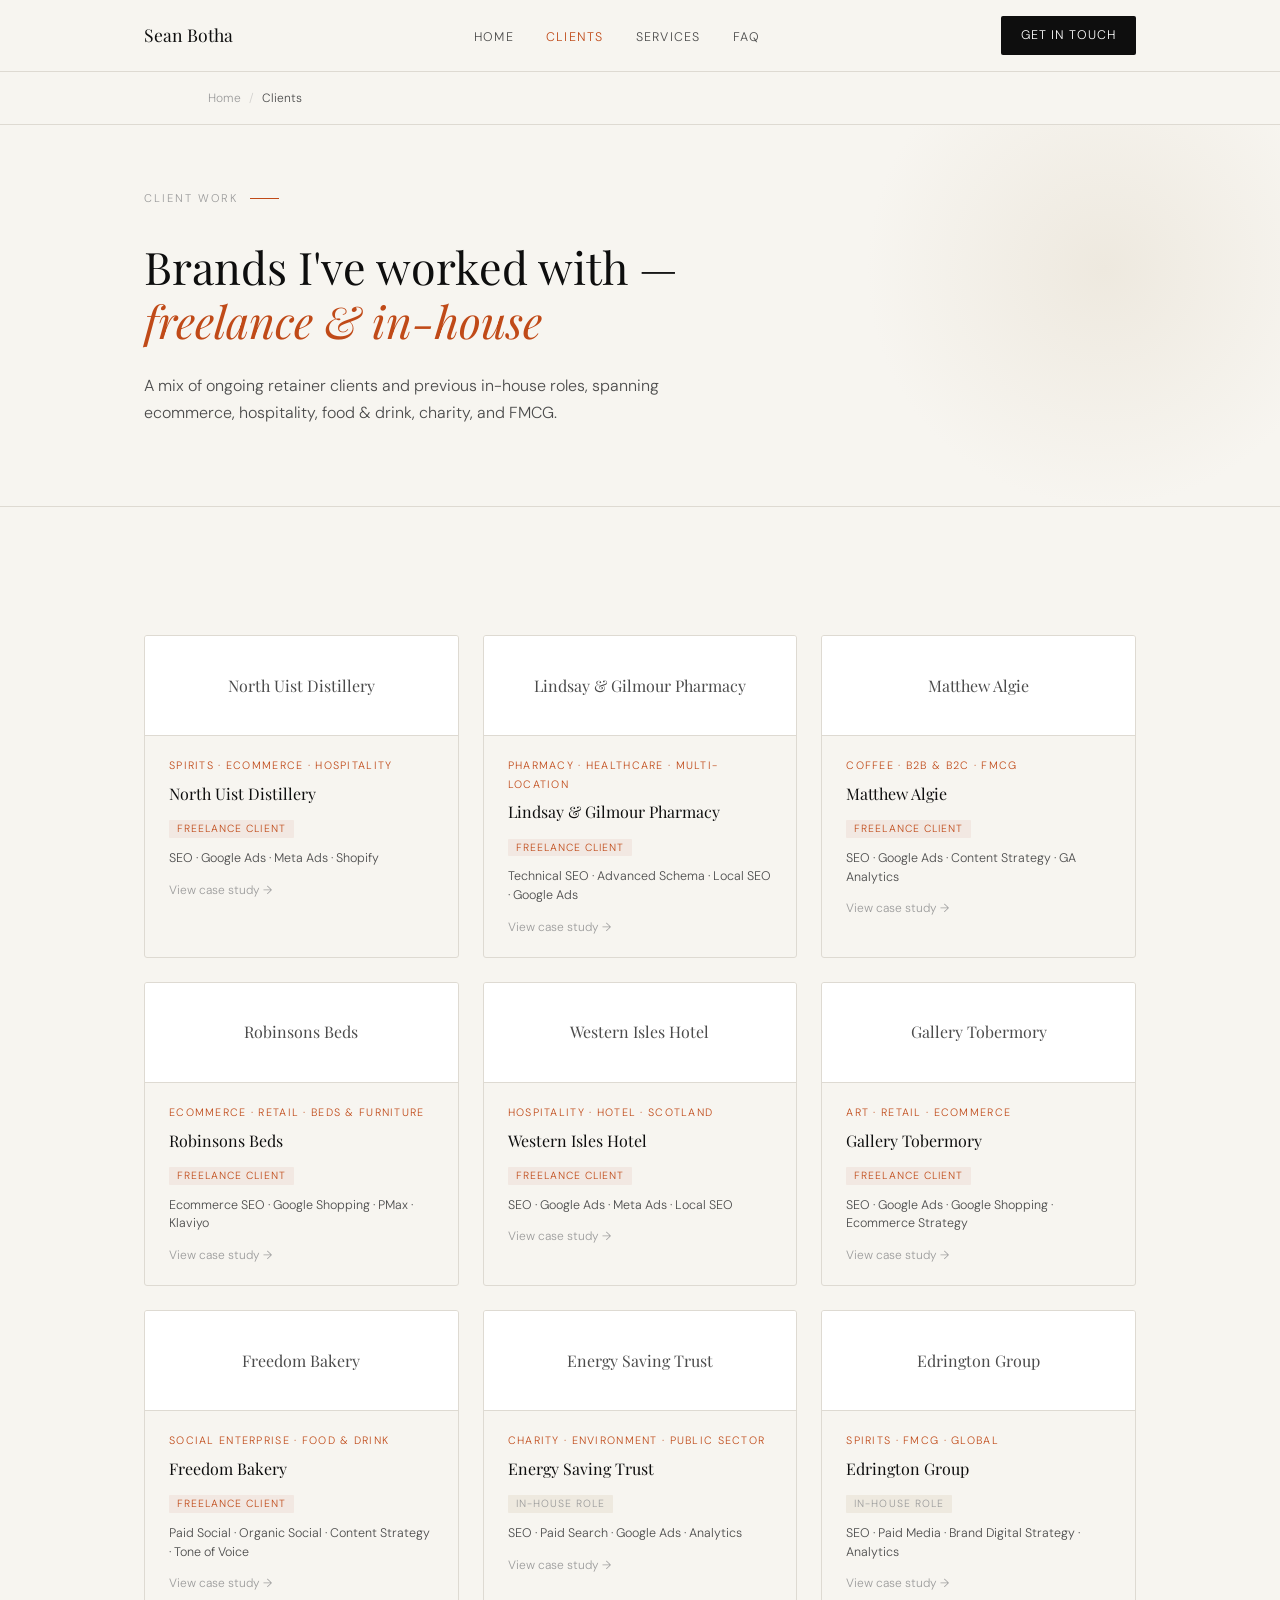
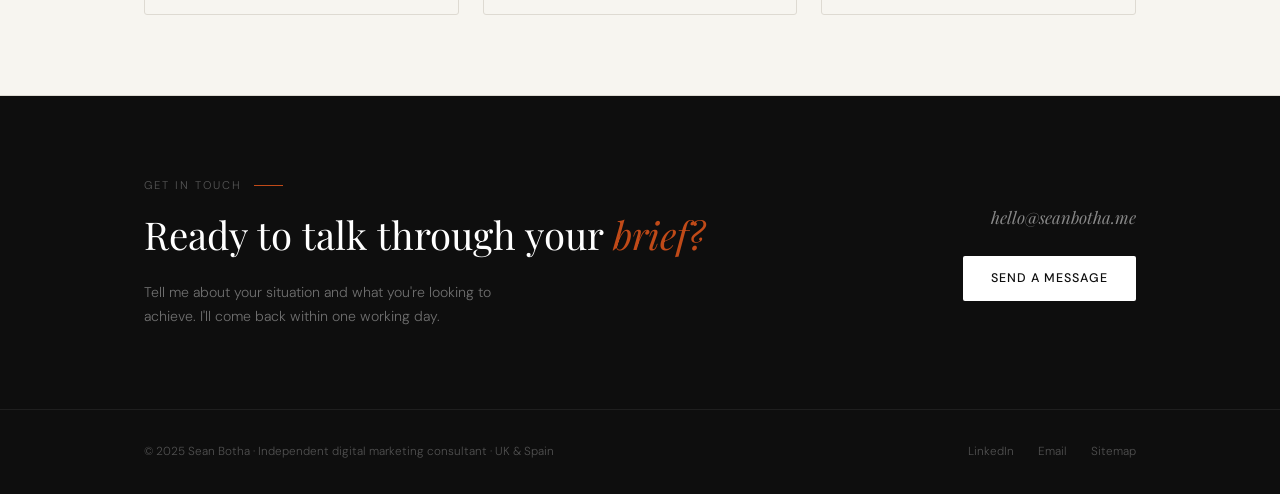
==== commit b396dee0: "update" ====
--- a/clients/index.html
+++ b/clients/index.html
@@ -29,10 +29,10 @@
 </head>
 <body>
 
-<nav aria-label="Main navigation" style="position:fixed;inset:0 0 auto;z-index:200;background:rgba(247,245,240,0.93);backdrop-filter:blur(14px);border-bottom:1px solid #dedad2;">
+<nav class="main-nav" aria-label="Main navigation">
   <div class="nav-inner">
     <a href="/" class="nav-logo">Sean Botha</a>
-    <ul class="nav-links" role="list" style="display:flex;gap:2rem;list-style:none;">
+    <ul class="nav-links" role="list">
       <li><a href="/">Home</a></li>
       <li><a href="/clients/" aria-current="page">Clients</a></li>
       <li><a href="/#services">Services</a></li>
@@ -51,7 +51,7 @@
   </div>
 </nav>
 
-<header style="padding:7rem 0 5rem;border-bottom:1px solid var(--rule);position:relative;overflow:hidden">
+<header style="padding:4rem 0 5rem;border-bottom:1px solid var(--rule);position:relative;overflow:hidden">
   <div style="position:absolute;top:-6rem;right:-4rem;width:38vw;height:38vw;max-width:480px;max-height:480px;border-radius:50%;background:radial-gradient(circle,var(--paper-w) 0%,transparent 70%);pointer-events:none"></div>
   <div class="container">
     <p class="label" style="opacity:0;animation:fadeUp 0.6s ease forwards 0.1s">Client work</p>
@@ -197,4 +197,4 @@
 </script>
 
 </body>
-</html>
+</html>
--- a/css/style.css
+++ b/css/style.css
@@ -1,5 +1,7 @@
- /* v2 */
-/* ── Reset ── */
+/* ══════════════════════════════════════
+   seanbotha.me — clean stylesheet v3
+   ══════════════════════════════════════ */
+
 *, *::before, *::after { box-sizing: border-box; margin: 0; padding: 0; }
 
 :root {
@@ -20,45 +22,111 @@
 
 html { scroll-behavior: smooth; }
 body {
-  background: var(--paper); color: var(--ink);
-  font-family: var(--sans); font-size: 1rem;
-  line-height: 1.7; font-weight: 300;
+  background: var(--paper);
+  color: var(--ink);
+  font-family: var(--sans);
+  font-size: 1rem;
+  line-height: 1.7;
+  font-weight: 300;
   -webkit-font-smoothing: antialiased;
 }
 img { max-width: 100%; display: block; }
 a { color: inherit; }
 .container { max-width: var(--max); margin: 0 auto; padding: 0 var(--gap); }
 
-/* NAV */
-nav {
-  position: fixed; inset: 0 0 auto; z-index: 200;
-  background: rgba(247,245,240,0.93); backdrop-filter: blur(14px);
+/* ── NAV ── */
+nav.main-nav {
+  position: fixed;
+  top: 0; left: 0; right: 0;
+  z-index: 200;
+  background: rgba(247,245,240,0.95);
+  backdrop-filter: blur(14px);
   border-bottom: 1px solid var(--rule);
 }
 .nav-inner {
-  max-width: var(--max); margin: 0 auto; padding: 1rem var(--gap);
-  display: flex; align-items: center; justify-content: space-between;
-}
-.nav-logo { font-family: var(--serif); font-size: 1.1rem; text-decoration: none; color: var(--ink); }
-.nav-links { display: flex; gap: 2rem; list-style: none; }
+  max-width: var(--max);
+  margin: 0 auto;
+  padding: 1rem var(--gap);
+  display: flex;
+  align-items: center;
+  justify-content: space-between;
+  gap: 2rem;
+}
+.nav-logo {
+  font-family: var(--serif);
+  font-size: 1.1rem;
+  text-decoration: none;
+  color: var(--ink);
+  flex-shrink: 0;
+}
+.nav-links {
+  display: flex;
+  gap: 2rem;
+  list-style: none;
+  flex: 1;
+  justify-content: center;
+}
 .nav-links a {
-  font-size: 0.78rem; letter-spacing: 0.1em; text-transform: uppercase;
-  color: var(--ink-mid); text-decoration: none; transition: color 0.2s;
-}
-.nav-links a:hover, .nav-links a[aria-current="page"] { color: var(--accent); }
+  font-size: 0.78rem;
+  letter-spacing: 0.1em;
+  text-transform: uppercase;
+  color: var(--ink-mid);
+  text-decoration: none;
+  transition: color 0.2s;
+}
+.nav-links a:hover,
+.nav-links a[aria-current="page"] { color: var(--accent); }
 .nav-cta {
-  font-size: 0.78rem; letter-spacing: 0.08em; text-transform: uppercase;
-  padding: 0.55rem 1.25rem; background: var(--ink); color: var(--white);
-  text-decoration: none; border-radius: 2px; transition: background 0.2s;
+  font-size: 0.78rem;
+  letter-spacing: 0.08em;
+  text-transform: uppercase;
+  padding: 0.55rem 1.25rem;
+  background: var(--ink);
+  color: var(--white);
+  text-decoration: none;
+  border-radius: 2px;
+  transition: background 0.2s;
+  flex-shrink: 0;
 }
 .nav-cta:hover { background: var(--accent); }
 
-/* BUTTONS */
+/* ── BREADCRUMB ── */
+.breadcrumb {
+  padding-top: 5.5rem;
+  padding-bottom: 1rem;
+  border-bottom: 1px solid var(--rule);
+}
+.breadcrumb ol {
+  max-width: var(--max);
+  margin: 0 auto;
+  padding: 0 var(--gap);
+  list-style: none;
+  display: flex;
+  align-items: center;
+  gap: 0.5rem;
+  flex-wrap: wrap;
+}
+.breadcrumb li { font-size: 0.75rem; color: var(--ink-light); }
+.breadcrumb li a { text-decoration: none; color: var(--ink-light); transition: color 0.2s; }
+.breadcrumb li a:hover { color: var(--accent); }
+.breadcrumb li::after { content: '/'; margin-left: 0.5rem; opacity: 0.4; }
+.breadcrumb li:last-child::after { display: none; }
+.breadcrumb li:last-child { color: var(--ink-mid); }
+
+/* ── BUTTONS ── */
 .btn {
-  display: inline-block; padding: 0.75rem 1.75rem;
-  font-family: var(--sans); font-size: 0.78rem; font-weight: 500;
-  letter-spacing: 0.08em; text-transform: uppercase;
-  text-decoration: none; border-radius: 2px; transition: all 0.2s; border: none;
+  display: inline-block;
+  padding: 0.75rem 1.75rem;
+  font-family: var(--sans);
+  font-size: 0.78rem;
+  font-weight: 500;
+  letter-spacing: 0.08em;
+  text-transform: uppercase;
+  text-decoration: none;
+  border-radius: 2px;
+  transition: all 0.2s;
+  border: none;
+  cursor: pointer;
 }
 .btn-primary { background: var(--ink); color: var(--white); }
 .btn-primary:hover { background: var(--accent); color: var(--white); }
@@ -67,49 +135,218 @@
 .btn-light { background: var(--white); color: var(--ink); }
 .btn-light:hover { background: var(--accent); color: var(--white); }
 
-/* LABELS */
+/* ── LABELS & HEADINGS ── */
 .label {
-  font-size: 0.7rem; letter-spacing: 0.18em; text-transform: uppercase;
-  color: var(--ink-light); margin-bottom: 2.5rem;
-  display: flex; align-items: center; gap: 0.75rem;
+  font-size: 0.7rem;
+  letter-spacing: 0.18em;
+  text-transform: uppercase;
+  color: var(--ink-light);
+  margin-bottom: 2rem;
+  display: flex;
+  align-items: center;
+  gap: 0.75rem;
 }
 .label::after { content: ''; display: block; width: 1.8rem; height: 1px; background: var(--accent); }
 
 h2.display {
-  font-family: var(--serif); font-size: clamp(1.8rem, 3.2vw, 2.7rem);
-  font-weight: 400; line-height: 1.2; margin-bottom: 1.5rem;
-}
-
-/* TAGS */
+  font-family: var(--serif);
+  font-size: clamp(1.8rem, 3vw, 2.6rem);
+  font-weight: 400;
+  line-height: 1.2;
+  margin-bottom: 1.5rem;
+}
+
+/* ── TAGS ── */
 .tag {
-  font-size: 0.66rem; letter-spacing: 0.07em; text-transform: uppercase;
-  padding: 0.2rem 0.55rem; background: var(--accent-lt); color: var(--accent);
-  border-radius: 1px; display: inline-block;
+  font-size: 0.66rem;
+  letter-spacing: 0.07em;
+  text-transform: uppercase;
+  padding: 0.2rem 0.55rem;
+  background: var(--accent-lt);
+  color: var(--accent);
+  border-radius: 1px;
+  display: inline-block;
 }
 .tags { display: flex; flex-wrap: wrap; gap: 0.4rem; }
 
-/* SECTIONS */
+/* ── SECTIONS ── */
 section { padding: 5rem 0; border-bottom: 1px solid var(--rule); }
 
-/* TICKER */
+/* ── TICKER ── */
 .ticker-wrap { overflow: hidden; background: var(--ink); padding: 0.9rem 0; }
-.ticker { display: flex; gap: 2.5rem; white-space: nowrap; width: max-content; animation: ticker 30s linear infinite; }
+.ticker {
+  display: flex;
+  gap: 2.5rem;
+  white-space: nowrap;
+  width: max-content;
+  animation: ticker 30s linear infinite;
+}
 .ticker span { font-size: 0.7rem; letter-spacing: 0.14em; text-transform: uppercase; color: var(--rule); }
 .ticker span.dot { color: var(--accent); letter-spacing: 0; }
 @keyframes ticker { from { transform: translateX(0); } to { transform: translateX(-50%); } }
 
-/* BREADCRUMB */
-.breadcrumb { padding-top: 6.5rem; padding-bottom: 1.5rem; border-bottom: 1px solid var(--rule); }
-.breadcrumb ol { list-style: none; display: flex; align-items: center; gap: 0.5rem; flex-wrap: wrap; }
-.breadcrumb li { font-size: 0.75rem; color: var(--ink-light); }
-.breadcrumb li a { text-decoration: none; color: var(--ink-light); transition: color 0.2s; }
-.breadcrumb li a:hover { color: var(--accent); }
-.breadcrumb li::after { content: '/'; margin-left: 0.5rem; opacity: 0.4; }
-.breadcrumb li:last-child::after { display: none; }
-.breadcrumb li:last-child { color: var(--ink-mid); }
-
-/* CASE STUDY HERO */
-.case-hero { padding: 4rem 0 5rem; border-bottom: 1px solid var(--rule); position: relative; overflow: hidden; }
+/* ── HOMEPAGE HERO ── */
+.hero {
+  padding: 9rem 0 6rem;
+  border-bottom: 1px solid var(--rule);
+  position: relative;
+  overflow: hidden;
+}
+.hero::before {
+  content: '';
+  position: absolute;
+  top: -8rem; right: -6rem;
+  width: 42vw; height: 42vw;
+  max-width: 560px; max-height: 560px;
+  border-radius: 50%;
+  background: radial-gradient(circle, var(--paper-w) 0%, transparent 70%);
+  pointer-events: none;
+}
+.hero-eyebrow {
+  font-size: 0.73rem; letter-spacing: 0.18em; text-transform: uppercase;
+  color: var(--accent); margin-bottom: 1.5rem;
+  opacity: 0; animation: fadeUp 0.6s ease forwards 0.1s;
+}
+.hero h1 {
+  font-family: var(--serif);
+  font-size: clamp(2.4rem, 4.5vw, 4rem);
+  font-weight: 400; line-height: 1.1; letter-spacing: -0.01em; max-width: 17ch;
+  opacity: 0; animation: fadeUp 0.7s ease forwards 0.25s;
+}
+.hero h1 em { font-style: italic; color: var(--accent); }
+.hero-sub {
+  margin-top: 2rem; max-width: 50ch; color: var(--ink-mid); font-size: 1.05rem;
+  opacity: 0; animation: fadeUp 0.7s ease forwards 0.4s;
+}
+.hero-actions {
+  margin-top: 2.5rem; display: flex; gap: 1rem; flex-wrap: wrap;
+  opacity: 0; animation: fadeUp 0.7s ease forwards 0.55s;
+}
+.hero-creds {
+  margin-top: 3.5rem; display: flex; gap: 2.5rem; flex-wrap: wrap;
+  opacity: 0; animation: fadeUp 0.7s ease forwards 0.7s;
+}
+.cred { display: flex; align-items: center; gap: 0.5rem; font-size: 0.8rem; color: var(--ink-light); }
+.cred-dot { width: 6px; height: 6px; border-radius: 50%; background: var(--accent); flex-shrink: 0; }
+
+/* ── ABOUT ── */
+.about-grid { display: grid; grid-template-columns: 5fr 7fr; gap: 5rem; align-items: start; }
+.about-right p { color: var(--ink-mid); margin-bottom: 1.2rem; }
+.about-stats {
+  margin-top: 2.5rem; padding-top: 2rem; border-top: 1px solid var(--rule);
+  display: grid; grid-template-columns: repeat(3,1fr); gap: 1.5rem;
+}
+.stat-num { font-family: var(--serif); font-size: 2rem; font-weight: 400; line-height: 1; }
+.stat-label { font-size: 0.73rem; color: var(--ink-light); margin-top: 0.35rem; }
+
+/* ── SERVICES ── */
+.two-col-header { display: grid; grid-template-columns: 1fr 1fr; gap: 4rem; align-items: end; margin-bottom: 3rem; }
+.two-col-header p { color: var(--ink-mid); max-width: 42ch; }
+.services-grid {
+  display: grid; grid-template-columns: repeat(3,1fr);
+  gap: 1px; background: var(--rule); border: 1px solid var(--rule);
+}
+.service-card { background: var(--paper); padding: 2.25rem 2rem; transition: background 0.25s; position: relative; }
+.service-card:hover { background: var(--white); }
+.service-card::after {
+  content: ''; position: absolute; bottom: 0; left: 0; right: 0;
+  height: 2px; background: var(--accent);
+  transform: scaleX(0); transform-origin: left; transition: transform 0.3s ease;
+}
+.service-card:hover::after { transform: scaleX(1); }
+.svc-num { font-family: var(--serif); font-style: italic; font-size: 0.85rem; color: var(--accent); margin-bottom: 1rem; }
+.svc-name { font-family: var(--serif); font-size: 1.15rem; font-weight: 400; margin-bottom: 0.7rem; }
+.svc-desc { font-size: 0.86rem; color: var(--ink-mid); line-height: 1.7; }
+
+/* ── PROCESS ── */
+.process-grid { display: grid; grid-template-columns: repeat(4,1fr); gap: 2rem; margin-top: 3rem; }
+.process-step { border-top: 2px solid var(--rule); padding-top: 1.5rem; position: relative; }
+.process-step::before {
+  content: ''; position: absolute; top: -2px; left: 0;
+  width: 0; height: 2px; background: var(--accent); transition: width 0.4s ease;
+}
+.process-step:hover::before { width: 100%; }
+.process-num { font-family: var(--serif); font-style: italic; font-size: 0.85rem; color: var(--accent); margin-bottom: 0.8rem; }
+.process-title { font-size: 0.95rem; font-weight: 500; margin-bottom: 0.6rem; }
+.process-desc { font-size: 0.84rem; color: var(--ink-mid); line-height: 1.65; }
+
+/* ── FAQ ── */
+.faq-grid { display: grid; grid-template-columns: 1fr 1fr; gap: 4rem; align-items: start; }
+.faq-list { display: flex; flex-direction: column; }
+.faq-item { border-bottom: 1px solid var(--rule); }
+.faq-q {
+  width: 100%; background: none; border: none; padding: 1.2rem 0;
+  text-align: left; font-family: var(--sans); font-size: 0.9rem; font-weight: 500;
+  color: var(--ink); cursor: pointer;
+  display: flex; justify-content: space-between; align-items: center; gap: 1rem;
+}
+.faq-q:hover { color: var(--accent); }
+.faq-icon { width: 16px; height: 16px; flex-shrink: 0; position: relative; opacity: 0.35; transition: opacity 0.2s; }
+.faq-q:hover .faq-icon, .faq-item.open .faq-icon { opacity: 1; }
+.faq-icon::before, .faq-icon::after { content: ''; position: absolute; background: currentColor; border-radius: 1px; transition: transform 0.3s ease; }
+.faq-icon::before { top: 50%; left: 0; right: 0; height: 1.5px; transform: translateY(-50%); }
+.faq-icon::after  { top: 0; bottom: 0; left: 50%; width: 1.5px; transform: translateX(-50%); }
+.faq-item.open .faq-icon::after { transform: translateX(-50%) scaleY(0); }
+.faq-a { font-size: 0.87rem; color: var(--ink-mid); line-height: 1.75; max-height: 0; overflow: hidden; transition: max-height 0.35s ease, padding-bottom 0.35s ease; }
+.faq-item.open .faq-a { max-height: 300px; padding-bottom: 1.25rem; }
+
+/* ── CTA SECTION ── */
+.cta-section { background: var(--ink); border-bottom: none; padding: 5rem 0; }
+.cta-inner { display: grid; grid-template-columns: 1fr auto; gap: 3rem; align-items: center; }
+.cta-section .label { color: rgba(255,255,255,0.3); margin-bottom: 1rem; }
+.cta-section .label::after { background: var(--accent); }
+.cta-section h2.display { color: var(--white); }
+.cta-section h2.display em { font-style: italic; color: var(--accent); }
+.cta-right { display: flex; flex-direction: column; align-items: flex-end; gap: 1.5rem; }
+.cta-email { font-family: var(--serif); font-size: 1.05rem; font-style: italic; color: rgba(255,255,255,0.5); text-decoration: none; transition: color 0.2s; }
+.cta-email:hover { color: var(--white); }
+
+/* ── FOOTER ── */
+footer { background: var(--ink); border-top: 1px solid rgba(255,255,255,0.07); padding: 2rem 0; }
+footer .inner {
+  max-width: var(--max); margin: 0 auto; padding: 0 var(--gap);
+  display: flex; justify-content: space-between; align-items: center; flex-wrap: wrap; gap: 1rem;
+}
+footer p, footer a { font-size: 0.73rem; color: rgba(255,255,255,0.28); text-decoration: none; }
+footer a:hover { color: var(--accent); }
+footer .footer-links { display: flex; gap: 1.5rem; }
+
+/* ── CLIENTS INDEX ── */
+.ci-grid { display: grid; grid-template-columns: repeat(3,1fr); gap: 1.5rem; margin-top: 3rem; }
+.ci-card {
+  border: 1px solid var(--rule); border-radius: 3px; overflow: hidden;
+  background: var(--paper); text-decoration: none; display: block;
+  transition: box-shadow 0.25s, transform 0.25s;
+}
+.ci-card:hover { box-shadow: 0 8px 32px rgba(0,0,0,0.08); transform: translateY(-3px); }
+.ci-logo {
+  height: 100px;
+  display: flex; align-items: center; justify-content: center;
+  background: var(--white); border-bottom: 1px solid var(--rule); padding: 1.5rem;
+  overflow: hidden;
+}
+.ci-logo img {
+  max-height: 48px; max-width: 150px; width: auto; object-fit: contain;
+  opacity: 0.7; transition: opacity 0.3s;
+}
+.ci-card:hover .ci-logo img { opacity: 1; }
+.ci-logo-text {
+  font-family: var(--serif); font-size: 1rem; color: var(--ink-mid);
+  text-align: center; transition: color 0.3s; line-height: 1.4;
+}
+.ci-card:hover .ci-logo-text { color: var(--ink); }
+.ci-body { padding: 1.25rem 1.5rem; }
+.ci-sector { font-size: 0.67rem; letter-spacing: 0.12em; text-transform: uppercase; color: var(--accent); margin-bottom: 0.35rem; }
+.ci-name { font-family: var(--serif); font-size: 1rem; font-weight: 400; color: var(--ink); margin-bottom: 0.4rem; }
+.ci-svcs { font-size: 0.78rem; color: var(--ink-mid); line-height: 1.5; }
+.ci-arrow { font-size: 0.75rem; color: var(--ink-light); margin-top: 0.75rem; }
+
+/* ── CASE STUDY HERO ── */
+.case-hero {
+  padding: 5.5rem 0 5rem;
+  border-bottom: 1px solid var(--rule);
+  position: relative; overflow: hidden;
+}
 .case-hero::before {
   content: ''; position: absolute; top: -5rem; right: -4rem;
   width: 38vw; height: 38vw; max-width: 480px; max-height: 480px;
@@ -125,21 +362,22 @@
 }
 .case-type { font-size: 0.7rem; letter-spacing: 0.14em; text-transform: uppercase; color: var(--ink-light); }
 .case-hero h1 {
-  font-family: var(--serif); font-size: clamp(2.2rem, 4.5vw, 3.8rem);
-  font-weight: 400; line-height: 1.15; letter-spacing: -0.01em;
-  max-width: 22ch; margin-bottom: 1.5rem;
+  font-family: var(--serif);
+  font-size: clamp(1.7rem, 2.8vw, 2.6rem);
+  font-weight: 400; line-height: 1.25; letter-spacing: -0.01em;
+  max-width: 26ch; margin-bottom: 1.5rem;
 }
 .case-hero h1 em { font-style: italic; color: var(--accent); }
 .case-summary { max-width: 54ch; color: var(--ink-mid); font-size: 1rem; margin-bottom: 2rem; }
 .case-stat-row {
-  display: grid; grid-template-columns: repeat(4, 1fr);
+  display: grid; grid-template-columns: repeat(4,1fr);
   gap: 1px; background: var(--rule); border: 1px solid var(--rule); margin-top: 3rem;
 }
 .case-stat { background: var(--paper); padding: 1.5rem; }
 .case-stat-val { font-family: var(--serif); font-size: 1.8rem; font-weight: 400; line-height: 1; }
 .case-stat-label { font-size: 0.72rem; color: var(--ink-light); margin-top: 0.35rem; }
 
-/* CASE BODY */
+/* ── CASE BODY ── */
 .case-overview { display: grid; grid-template-columns: 5fr 7fr; gap: 5rem; align-items: start; }
 .case-overview-left h3 { font-family: var(--serif); font-size: 1.4rem; font-weight: 400; margin-bottom: 1rem; }
 .case-overview-right p { color: var(--ink-mid); margin-bottom: 1.2rem; }
@@ -149,20 +387,17 @@
   color: var(--ink-light); margin-bottom: 0.9rem; margin-top: 2rem;
 }
 
-/* RESULTS */
+/* ── RESULTS ── */
 .results-grid {
   display: grid; grid-template-columns: repeat(3,1fr);
   gap: 1px; background: var(--rule); border: 1px solid var(--rule);
 }
 .result-card { background: var(--white); padding: 2.25rem 2rem; }
-.result-val {
-  font-family: var(--serif); font-size: 2.4rem; font-weight: 400;
-  line-height: 1; color: var(--accent);
-}
+.result-val { font-family: var(--serif); font-size: 2.4rem; font-weight: 400; line-height: 1; color: var(--accent); }
 .result-label { font-size: 0.8rem; color: var(--ink-mid); margin-top: 0.5rem; line-height: 1.5; }
 .result-ph { font-family: var(--serif); font-style: italic; font-size: 1rem; color: var(--ink-light); }
 
-/* RELATED */
+/* ── RELATED ── */
 .related-grid { display: grid; grid-template-columns: repeat(3,1fr); gap: 1.25rem; margin-top: 2.5rem; }
 .related-card {
   border: 1px solid var(--rule); border-radius: 3px; padding: 1.5rem;
@@ -174,58 +409,7 @@
 .related-name { font-family: var(--serif); font-size: 1rem; font-weight: 400; color: var(--ink); }
 .related-arrow { font-size: 0.8rem; color: var(--ink-light); margin-top: 0.5rem; }
 
-/* CLIENTS INDEX */
-.ci-grid { display: grid; grid-template-columns: repeat(3,1fr); gap: 1.5rem; margin-top: 3rem; }
-.ci-card {
-  border: 1px solid var(--rule); border-radius: 3px; overflow: hidden;
-  background: var(--paper); text-decoration: none; display: block;
-  transition: box-shadow 0.25s, transform 0.25s;
-}
-.ci-card:hover { box-shadow: 0 8px 32px rgba(0,0,0,0.08); transform: translateY(-3px); }
-.ci-logo {
-  height: 100px; display: flex; align-items: center; justify-content: center;
-  background: var(--white); border-bottom: 1px solid var(--rule); padding: 1.5rem;
-}
-.ci-logo img { max-height: 48px; max-width: 150px; object-fit: contain; filter: grayscale(1); opacity: 0.7; transition: filter 0.3s, opacity 0.3s; }
-.ci-card:hover .ci-logo img { filter: grayscale(0); opacity: 1; }
-.ci-logo-text { font-family: var(--serif); font-size: 1rem; color: var(--ink-mid); transition: color 0.3s; }
-.ci-card:hover .ci-logo-text { color: var(--ink); }
-.ci-body { padding: 1.25rem 1.5rem; }
-.ci-sector { font-size: 0.67rem; letter-spacing: 0.12em; text-transform: uppercase; color: var(--accent); margin-bottom: 0.35rem; }
-.ci-name { font-family: var(--serif); font-size: 1rem; font-weight: 400; color: var(--ink); margin-bottom: 0.4rem; }
-.ci-svcs { font-size: 0.78rem; color: var(--ink-mid); line-height: 1.5; }
-.ci-arrow { font-size: 0.75rem; color: var(--ink-light); margin-top: 0.75rem; }
-
-/* HOMEPAGE HERO */
-.hero { padding: 9.5rem 0 6rem; border-bottom: 1px solid var(--rule); position: relative; overflow: hidden; }
-.hero::before {
-  content: ''; position: absolute; top: -8rem; right: -6rem;
-  width: 42vw; height: 42vw; max-width: 560px; max-height: 560px;
-  border-radius: 50%;
-  background: radial-gradient(circle, var(--paper-w) 0%, transparent 70%);
-  pointer-events: none;
-}
-.hero-eyebrow { font-size: 0.73rem; letter-spacing: 0.18em; text-transform: uppercase; color: var(--accent); margin-bottom: 1.5rem; opacity: 0; animation: fadeUp 0.6s ease forwards 0.1s; }
-.hero h1 { font-family: var(--serif); font-size: clamp(2.8rem, 5.5vw, 4.8rem); font-weight: 400; line-height: 1.1; letter-spacing: -0.01em; max-width: 17ch; opacity: 0; animation: fadeUp 0.7s ease forwards 0.25s; }
-.hero h1 em { font-style: italic; color: var(--accent); }
-.hero-sub { margin-top: 2rem; max-width: 50ch; color: var(--ink-mid); font-size: 1.05rem; opacity: 0; animation: fadeUp 0.7s ease forwards 0.4s; }
-.hero-actions { margin-top: 2.5rem; display: flex; gap: 1rem; flex-wrap: wrap; opacity: 0; animation: fadeUp 0.7s ease forwards 0.55s; }
-.hero-creds { margin-top: 3.5rem; display: flex; gap: 2.5rem; flex-wrap: wrap; opacity: 0; animation: fadeUp 0.7s ease forwards 0.7s; }
-.cred { display: flex; align-items: center; gap: 0.5rem; font-size: 0.8rem; color: var(--ink-light); }
-.cred-dot { width: 6px; height: 6px; border-radius: 50%; background: var(--accent); flex-shrink: 0; }
-
-/* CTA SECTION */
-.cta-section { background: var(--ink); border-bottom: none; }
-.cta-inner { display: grid; grid-template-columns: 1fr auto; gap: 3rem; align-items: center; }
-.cta-section .label { color: rgba(255,255,255,0.3); }
-.cta-section .label::after { background: var(--accent); }
-.cta-section h2.display { color: var(--white); }
-.cta-section h2.display em { font-style: italic; color: var(--accent); }
-.cta-right { display: flex; flex-direction: column; align-items: flex-end; gap: 1.5rem; }
-.cta-email { font-family: var(--serif); font-size: 1.05rem; font-style: italic; color: rgba(255,255,255,0.5); text-decoration: none; transition: color 0.2s; }
-.cta-email:hover { color: var(--white); }
-
-/* ANIMATIONS */
+/* ── ANIMATIONS ── */
 @keyframes fadeUp { from { opacity: 0; transform: translateY(18px); } to { opacity: 1; transform: translateY(0); } }
 .reveal { opacity: 0; transform: translateY(22px); transition: opacity 0.65s ease, transform 0.65s ease; }
 .reveal.visible { opacity: 1; transform: translateY(0); }
@@ -233,266 +417,16 @@
 .d2 { transition-delay: 0.2s; }
 .d3 { transition-delay: 0.3s; }
 
-/* HOMEPAGE SPECIFICS */
-.about-grid { display: grid; grid-template-columns: 5fr 7fr; gap: 5rem; align-items: start; }
-.about-right p { color: var(--ink-mid); margin-bottom: 1.2rem; }
-.about-stats { margin-top: 2.5rem; padding-top: 2rem; border-top: 1px solid var(--rule); display: grid; grid-template-columns: repeat(3,1fr); gap: 1.5rem; }
-.stat-num { font-family: var(--serif); font-size: 2rem; font-weight: 400; line-height: 1; }
-.stat-label { font-size: 0.73rem; color: var(--ink-light); margin-top: 0.35rem; }
-
-.two-col-header { display: grid; grid-template-columns: 1fr 1fr; gap: 4rem; align-items: end; margin-bottom: 3rem; }
-.two-col-header p { color: var(--ink-mid); max-width: 42ch; }
-
-.services-grid { display: grid; grid-template-columns: repeat(3,1fr); gap: 1px; background: var(--rule); border: 1px solid var(--rule); }
-.service-card { background: var(--paper); padding: 2.25rem 2rem; transition: background 0.25s; position: relative; }
-.service-card:hover { background: var(--white); }
-.service-card::after { content: ''; position: absolute; bottom: 0; left: 0; right: 0; height: 2px; background: var(--accent); transform: scaleX(0); transform-origin: left; transition: transform 0.3s ease; }
-.service-card:hover::after { transform: scaleX(1); }
-.svc-num { font-family: var(--serif); font-style: italic; font-size: 0.85rem; color: var(--accent); margin-bottom: 1rem; }
-.svc-name { font-family: var(--serif); font-size: 1.15rem; font-weight: 400; margin-bottom: 0.7rem; }
-.svc-desc { font-size: 0.86rem; color: var(--ink-mid); line-height: 1.7; }
-
-.process-grid { display: grid; grid-template-columns: repeat(4,1fr); gap: 2rem; margin-top: 3rem; }
-.process-step { border-top: 2px solid var(--rule); padding-top: 1.5rem; position: relative; }
-.process-step::before { content: ''; position: absolute; top: -2px; left: 0; width: 0; height: 2px; background: var(--accent); transition: width 0.4s ease; }
-.process-step:hover::before { width: 100%; }
-.process-num { font-family: var(--serif); font-style: italic; font-size: 0.85rem; color: var(--accent); margin-bottom: 0.8rem; }
-.process-title { font-size: 0.95rem; font-weight: 500; margin-bottom: 0.6rem; }
-.process-desc { font-size: 0.84rem; color: var(--ink-mid); line-height: 1.65; }
-
-.faq-grid { display: grid; grid-template-columns: 1fr 1fr; gap: 4rem; align-items: start; }
-.faq-list { display: flex; flex-direction: column; }
-.faq-item { border-bottom: 1px solid var(--rule); }
-.faq-q { width: 100%; background: none; border: none; padding: 1.2rem 0; text-align: left; font-family: var(--sans); font-size: 0.9rem; font-weight: 500; color: var(--ink); cursor: pointer; display: flex; justify-content: space-between; align-items: center; gap: 1rem; }
-.faq-q:hover { color: var(--accent); }
-.faq-icon { width: 16px; height: 16px; flex-shrink: 0; position: relative; opacity: 0.35; transition: opacity 0.2s; }
-.faq-q:hover .faq-icon, .faq-item.open .faq-icon { opacity: 1; }
-.faq-icon::before, .faq-icon::after { content: ''; position: absolute; background: currentColor; border-radius: 1px; transition: transform 0.3s ease; }
-.faq-icon::before { top: 50%; left: 0; right: 0; height: 1.5px; transform: translateY(-50%); }
-.faq-icon::after { top: 0; bottom: 0; left: 50%; width: 1.5px; transform: translateX(-50%); }
-.faq-item.open .faq-icon::after { transform: translateX(-50%) scaleY(0); }
-.faq-a { font-size: 0.87rem; color: var(--ink-mid); line-height: 1.75; max-height: 0; overflow: hidden; transition: max-height 0.35s ease, padding-bottom 0.35s ease; }
-.faq-item.open .faq-a { max-height: 300px; padding-bottom: 1.25rem; }
-
-/* RESPONSIVE */
+/* ── RESPONSIVE ── */
 @media (max-width: 960px) {
   .about-grid, .two-col-header, .faq-grid, .cta-inner, .case-overview { grid-template-columns: 1fr; gap: 2.5rem; }
   .services-grid, .ci-grid, .results-grid { grid-template-columns: 1fr 1fr; }
   .case-stat-row, .process-grid, .related-grid { grid-template-columns: 1fr 1fr; }
   .cta-right { align-items: flex-start; }
 }
-@media (max-width: 600px) {
+@media (max-width: 640px) {
   .services-grid, .ci-grid, .results-grid, .case-stat-row, .process-grid, .related-grid { grid-template-columns: 1fr; }
+  .nav-links { display: none; }
   .nav-cta { display: none; }
-}
-
-/* FOOTER */
-footer { background: var(--ink); border-top: 1px solid rgba(255,255,255,0.07); padding: 2rem 0; }
-footer .inner {
-  max-width: var(--max); margin: 0 auto; padding: 0 var(--gap);
-  display: flex; justify-content: space-between; align-items: center; flex-wrap: wrap; gap: 1rem;
-}
-footer p, footer a { font-size: 0.73rem; color: rgba(255,255,255,0.28); text-decoration: none; }
-footer a:hover { color: var(--accent); }
-footer .footer-links { display: flex; gap: 1.5rem; }
-
-/* CTA SECTION */
-.cta-section { background: var(--ink); border-bottom: none; }
-.cta-inner { display: grid; grid-template-columns: 1fr auto; gap: 3rem; align-items: center; }
-.cta-section .label { color: rgba(255,255,255,0.3); }
-.cta-section .label::after { background: var(--accent); }
-.cta-section h2.display { color: var(--white); }
-.cta-section h2.display em { font-style: italic; color: var(--accent); }
-.cta-right { display: flex; flex-direction: column; align-items: flex-end; gap: 1.5rem; }
-.cta-email { font-family: var(--serif); font-size: 1.05rem; font-style: italic; color: rgba(255,255,255,0.5); text-decoration: none; transition: color 0.2s; }
-.cta-email:hover { color: var(--white); }
-
-/* FIX HERO H1 SIZE */
-.hero h1 { font-size: clamp(2.2rem, 4vw, 3.8rem); }
-
-/* CLIENTS INDEX GRID */
-.ci-grid { display: grid; grid-template-columns: repeat(3,1fr); gap: 1.5rem; margin-top: 3rem; }
-.ci-card {
-  border: 1px solid var(--rule); border-radius: 3px; overflow: hidden;
-  background: var(--paper); text-decoration: none; display: block;
-  transition: box-shadow 0.25s, transform 0.25s;
-}
-.ci-card:hover { box-shadow: 0 8px 32px rgba(0,0,0,0.08); transform: translateY(-3px); }
-.ci-logo {
-  height: 100px; display: flex; align-items: center; justify-content: center;
-  background: var(--white); border-bottom: 1px solid var(--rule); padding: 1.5rem;
-}
-.ci-logo img { max-height: 48px; max-width: 150px; object-fit: contain; filter: grayscale(1); opacity: 0.7; transition: filter 0.3s, opacity 0.3s; }
-.ci-card:hover .ci-logo img { filter: grayscale(0); opacity: 1; }
-.ci-logo-text { font-family: var(--serif); font-size: 1rem; color: var(--ink-mid); transition: color 0.3s; }
-.ci-card:hover .ci-logo-text { color: var(--ink); }
-.ci-body { padding: 1.25rem 1.5rem; }
-.ci-sector { font-size: 0.67rem; letter-spacing: 0.12em; text-transform: uppercase; color: var(--accent); margin-bottom: 0.35rem; }
-.ci-name { font-family: var(--serif); font-size: 1rem; font-weight: 400; color: var(--ink); margin-bottom: 0.4rem; }
-.ci-svcs { font-size: 0.78rem; color: var(--ink-mid); line-height: 1.5; }
-.ci-arrow { font-size: 0.75rem; color: var(--ink-light); margin-top: 0.75rem; }
-
-/* ABOUT */
-.about-grid { display: grid; grid-template-columns: 5fr 7fr; gap: 5rem; align-items: start; }
-.about-right p { color: var(--ink-mid); margin-bottom: 1.2rem; }
-.about-stats { margin-top: 2.5rem; padding-top: 2rem; border-top: 1px solid var(--rule); display: grid; grid-template-columns: repeat(3,1fr); gap: 1.5rem; }
-.stat-num { font-family: var(--serif); font-size: 2rem; font-weight: 400; line-height: 1; }
-.stat-label { font-size: 0.73rem; color: var(--ink-light); margin-top: 0.35rem; }
-
-/* RESPONSIVE ADDITIONS */
-@media (max-width: 960px) {
-  .ci-grid { grid-template-columns: 1fr 1fr; }
-  .cta-inner { grid-template-columns: 1fr; gap: 2rem; }
-  .cta-right { align-items: flex-start; }
-  .about-grid { grid-template-columns: 1fr; gap: 2.5rem; }
-}
-@media (max-width: 600px) {
-  .ci-grid { grid-template-columns: 1fr; }
   footer .inner { flex-direction: column; align-items: flex-start; }
 }
-
-/* ── FIX: Case study & clients index h1 size ── */
-.case-hero h1 {
-  font-size: clamp(1.8rem, 3.5vw, 3rem) !important;
-}
-header h1 {
-  font-size: clamp(1.8rem, 3.5vw, 3rem);
-}
-
-/* ── FIX: Nav visible on all pages ── */
-nav {
-  display: block !important;
-  position: fixed;
-  inset: 0 0 auto;
-  z-index: 200;
-  background: rgba(247,245,240,0.93);
-  backdrop-filter: blur(14px);
-  border-bottom: 1px solid var(--rule);
-}
-.nav-inner {
-  max-width: var(--max);
-  margin: 0 auto;
-  padding: 1rem var(--gap);
-  display: flex;
-  align-items: center;
-  justify-content: space-between;
-}
-
-/* ── FIX: Breadcrumb top padding accounts for fixed nav ── */
-.breadcrumb {
-  padding-top: 6rem;
-}
-
-/* ── FIX: Client logo images — force display block ── */
-.ci-logo img,
-.client-logo-wrap img {
-  display: block !important;
-}
-
-/* ── FIX: Case hero logo area ── */
-.case-hero-logo {
-  margin: 1.5rem 0 0;
-  min-height: 56px;
-  display: flex;
-  align-items: center;
-}
-.case-hero-logo img {
-  max-height: 56px;
-  max-width: 200px;
-  object-fit: contain;
-  filter: grayscale(1);
-  opacity: 0.75;
-  display: block !important;
-}
-
-/* ── FIX: Logo images — don't wash out dark logos on white bg ── */
-.ci-logo img {
-  filter: none !important;
-  opacity: 0.65;
-  transition: opacity 0.3s;
-}
-.ci-card:hover .ci-logo img {
-  opacity: 1;
-}
-.case-hero img[alt*="logo"],
-.case-hero img[alt*="Logo"] {
-  filter: none !important;
-  opacity: 0.7;
-}
-
-/* ── FIX: Hide broken image icons, show text fallback cleanly ── */
-.ci-logo {
-  position: relative;
-}
-.ci-logo img {
-  /* If image fails to load, browser shows broken icon — hide it */
-  min-width: 0;
-  min-height: 0;
-}
-/* Broken img elements have 0 naturalWidth — we can't detect in CSS alone,
-   so we rely on onerror. Make sure fallback text is centred properly */
-.ci-logo .ci-logo-text {
-  display: none;
-  width: 100%;
-  text-align: center;
-  font-family: var(--serif);
-  font-size: 1rem;
-  color: var(--ink-mid);
-  padding: 0 1rem;
-}
-/* When onerror fires and sets display:flex on the span */
-.ci-logo span.ci-logo-text[style*="flex"] {
-  display: flex !important;
-  align-items: center;
-  justify-content: center;
-}
-
-/* ── FIX: Clients index h1 — prevent oversized italic wrapping ── */
-header h1 em,
-.case-hero h1 em {
-  font-size: inherit;
-  display: inline;
-  word-break: normal;
-  hyphens: none;
-}
-/* ══ FINAL FIXES ══ */
-
-/* Nav — force visible on all screen sizes above mobile */
-@media (min-width: 768px) {
-  .nav-links {
-    display: flex !important;
-    gap: 2rem;
-    list-style: none;
-  }
-  .nav-cta {
-    display: inline-block !important;
-  }
-}
-
-/* Clear fixed nav on inner pages */
-.breadcrumb {
-  padding-top: 5.5rem !important;
-}
-.case-hero {
-  padding-top: 5rem !important;
-}
-
-/* Clients index header */
-header {
-  padding-top: 5rem !important;
-}
-
-/* Broken images — hide completely, don't show alt text + icon */
-img:-moz-broken,
-img[alt]:not([src]),
-.ci-logo img {
-  color: transparent;
-  font-size: 0;
-}
-.ci-logo {
-  overflow: hidden;
-}
-.ci-logo img:not([src]),
-.ci-logo img[src=""] {
-  display: none !important;
-}
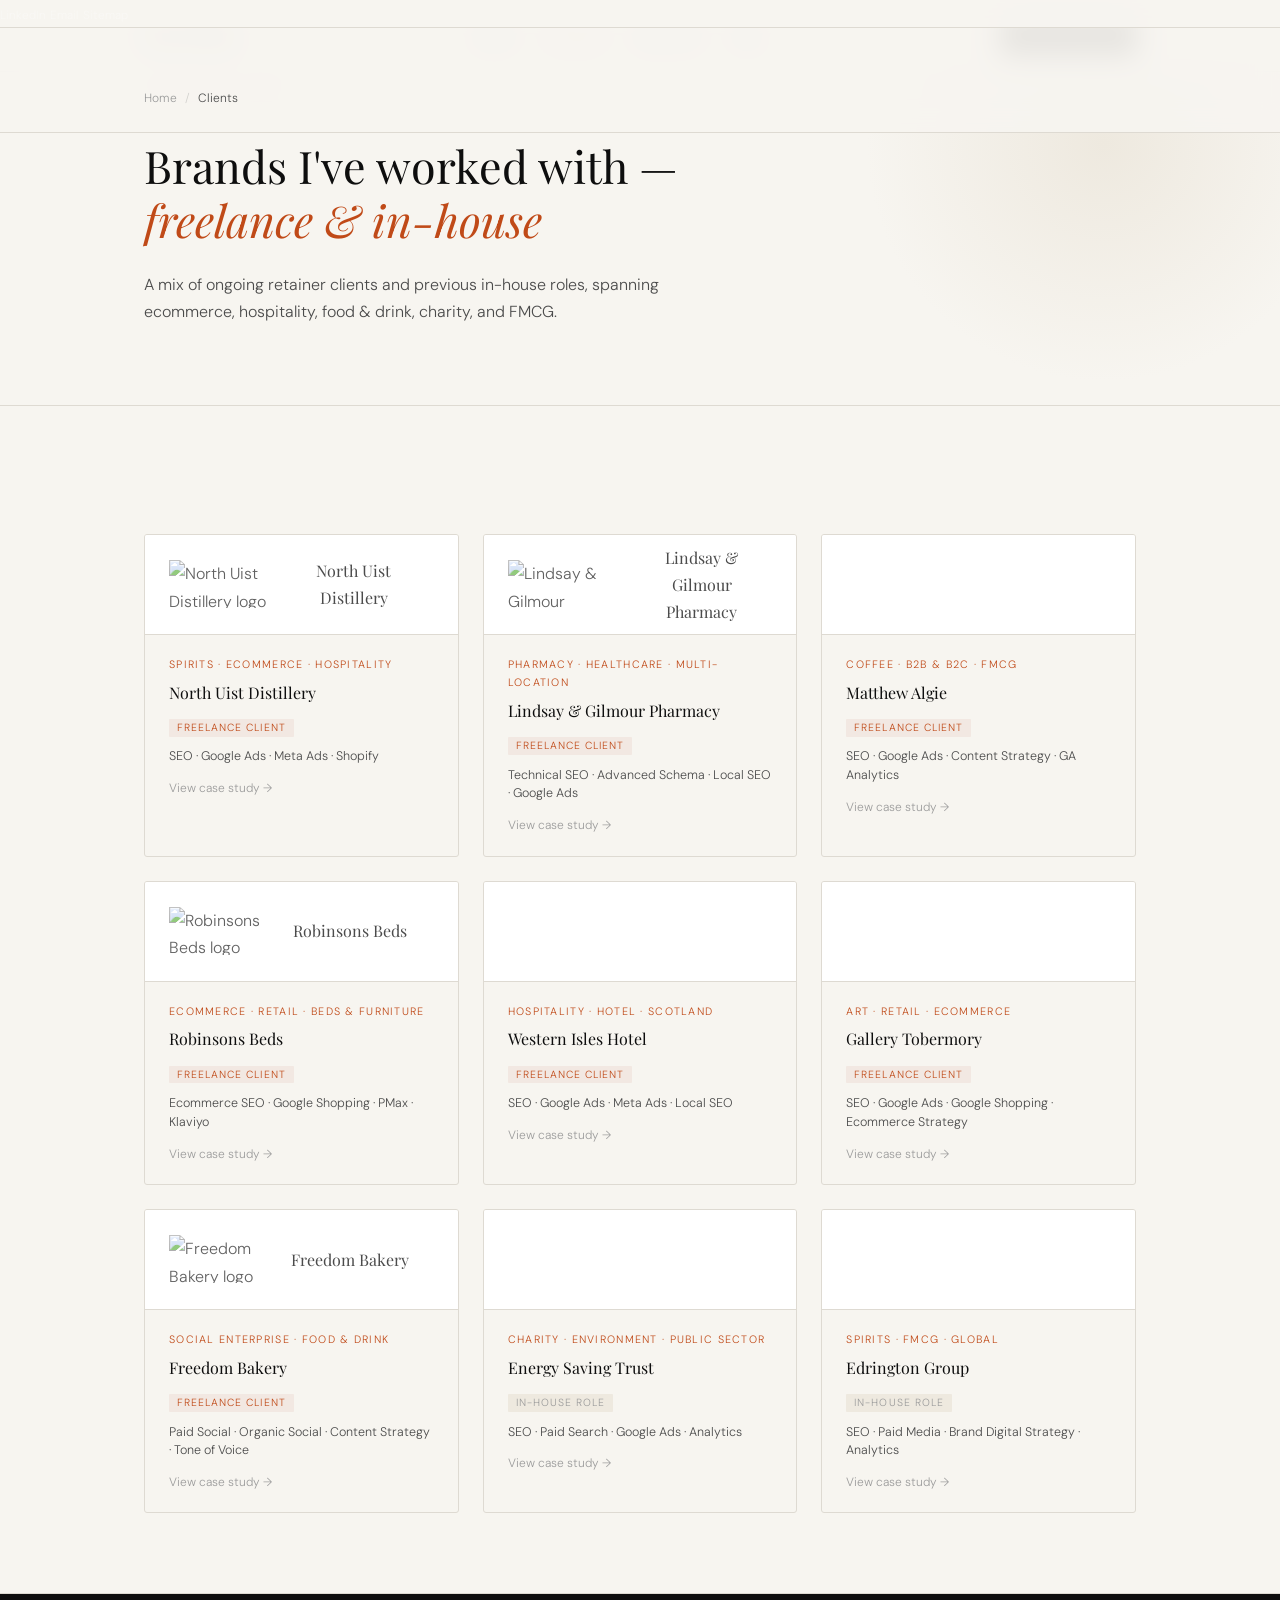
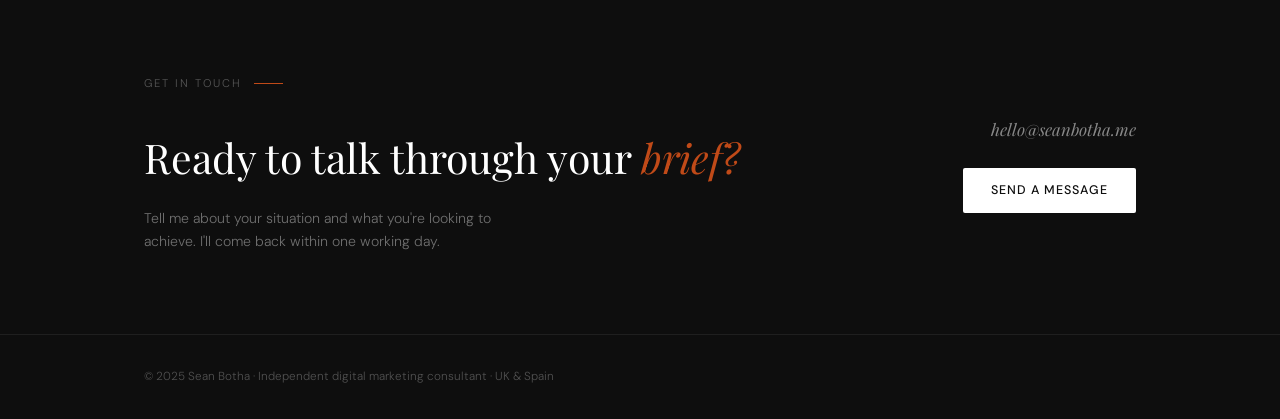
==== commit 7eaea4ab: "Merge branch 'main' of https://github.com/seanbotha-me/seanbotha.me" ====
--- a/clients/index.html
+++ b/clients/index.html
@@ -29,10 +29,10 @@
 </head>
 <body>
 
-<nav class="main-nav" aria-label="Main navigation">
+<nav aria-label="Main navigation" style="position:fixed;inset:0 0 auto;z-index:200;background:rgba(247,245,240,0.93);backdrop-filter:blur(14px);border-bottom:1px solid #dedad2;">
   <div class="nav-inner">
     <a href="/" class="nav-logo">Sean Botha</a>
-    <ul class="nav-links" role="list">
+    <ul class="nav-links" role="list" style="display:flex;gap:2rem;list-style:none;">
       <li><a href="/">Home</a></li>
       <li><a href="/clients/" aria-current="page">Clients</a></li>
       <li><a href="/#services">Services</a></li>
@@ -51,7 +51,7 @@
   </div>
 </nav>
 
-<header style="padding:4rem 0 5rem;border-bottom:1px solid var(--rule);position:relative;overflow:hidden">
+<header style="padding:7rem 0 5rem;border-bottom:1px solid var(--rule);position:relative;overflow:hidden">
   <div style="position:absolute;top:-6rem;right:-4rem;width:38vw;height:38vw;max-width:480px;max-height:480px;border-radius:50%;background:radial-gradient(circle,var(--paper-w) 0%,transparent 70%);pointer-events:none"></div>
   <div class="container">
     <p class="label" style="opacity:0;animation:fadeUp 0.6s ease forwards 0.1s">Client work</p>
@@ -197,4 +197,4 @@
 </script>
 
 </body>
-</html>+</html>
--- a/css/style.css
+++ b/css/style.css
@@ -1,7 +1,5 @@
-/* ══════════════════════════════════════
-   seanbotha.me — clean stylesheet v3
-   ══════════════════════════════════════ */
-
+ /* v2 */
+/* ── Reset ── */
 *, *::before, *::after { box-sizing: border-box; margin: 0; padding: 0; }
 
 :root {
@@ -22,24 +20,352 @@
 
 html { scroll-behavior: smooth; }
 body {
-  background: var(--paper);
-  color: var(--ink);
-  font-family: var(--sans);
-  font-size: 1rem;
-  line-height: 1.7;
-  font-weight: 300;
+  background: var(--paper); color: var(--ink);
+  font-family: var(--sans); font-size: 1rem;
+  line-height: 1.7; font-weight: 300;
   -webkit-font-smoothing: antialiased;
 }
 img { max-width: 100%; display: block; }
 a { color: inherit; }
 .container { max-width: var(--max); margin: 0 auto; padding: 0 var(--gap); }
 
-/* ── NAV ── */
-nav.main-nav {
+/* NAV */
+nav {
+  position: fixed; inset: 0 0 auto; z-index: 200;
+  background: rgba(247,245,240,0.93); backdrop-filter: blur(14px);
+  border-bottom: 1px solid var(--rule);
+}
+.nav-inner {
+  max-width: var(--max); margin: 0 auto; padding: 1rem var(--gap);
+  display: flex; align-items: center; justify-content: space-between;
+}
+.nav-logo { font-family: var(--serif); font-size: 1.1rem; text-decoration: none; color: var(--ink); }
+.nav-links { display: flex; gap: 2rem; list-style: none; }
+.nav-links a {
+  font-size: 0.78rem; letter-spacing: 0.1em; text-transform: uppercase;
+  color: var(--ink-mid); text-decoration: none; transition: color 0.2s;
+}
+.nav-links a:hover, .nav-links a[aria-current="page"] { color: var(--accent); }
+.nav-cta {
+  font-size: 0.78rem; letter-spacing: 0.08em; text-transform: uppercase;
+  padding: 0.55rem 1.25rem; background: var(--ink); color: var(--white);
+  text-decoration: none; border-radius: 2px; transition: background 0.2s;
+}
+.nav-cta:hover { background: var(--accent); }
+
+/* BUTTONS */
+.btn {
+  display: inline-block; padding: 0.75rem 1.75rem;
+  font-family: var(--sans); font-size: 0.78rem; font-weight: 500;
+  letter-spacing: 0.08em; text-transform: uppercase;
+  text-decoration: none; border-radius: 2px; transition: all 0.2s; border: none;
+}
+.btn-primary { background: var(--ink); color: var(--white); }
+.btn-primary:hover { background: var(--accent); color: var(--white); }
+.btn-ghost { border: 1px solid var(--rule); color: var(--ink-mid); background: transparent; }
+.btn-ghost:hover { border-color: var(--ink); color: var(--ink); }
+.btn-light { background: var(--white); color: var(--ink); }
+.btn-light:hover { background: var(--accent); color: var(--white); }
+
+/* LABELS */
+.label {
+  font-size: 0.7rem; letter-spacing: 0.18em; text-transform: uppercase;
+  color: var(--ink-light); margin-bottom: 2.5rem;
+  display: flex; align-items: center; gap: 0.75rem;
+}
+.label::after { content: ''; display: block; width: 1.8rem; height: 1px; background: var(--accent); }
+
+h2.display {
+  font-family: var(--serif); font-size: clamp(1.8rem, 3.2vw, 2.7rem);
+  font-weight: 400; line-height: 1.2; margin-bottom: 1.5rem;
+}
+
+/* TAGS */
+.tag {
+  font-size: 0.66rem; letter-spacing: 0.07em; text-transform: uppercase;
+  padding: 0.2rem 0.55rem; background: var(--accent-lt); color: var(--accent);
+  border-radius: 1px; display: inline-block;
+}
+.tags { display: flex; flex-wrap: wrap; gap: 0.4rem; }
+
+/* SECTIONS */
+section { padding: 5rem 0; border-bottom: 1px solid var(--rule); }
+
+/* TICKER */
+.ticker-wrap { overflow: hidden; background: var(--ink); padding: 0.9rem 0; }
+.ticker { display: flex; gap: 2.5rem; white-space: nowrap; width: max-content; animation: ticker 30s linear infinite; }
+.ticker span { font-size: 0.7rem; letter-spacing: 0.14em; text-transform: uppercase; color: var(--rule); }
+.ticker span.dot { color: var(--accent); letter-spacing: 0; }
+@keyframes ticker { from { transform: translateX(0); } to { transform: translateX(-50%); } }
+
+/* BREADCRUMB */
+.breadcrumb { padding-top: 6.5rem; padding-bottom: 1.5rem; border-bottom: 1px solid var(--rule); }
+.breadcrumb ol { list-style: none; display: flex; align-items: center; gap: 0.5rem; flex-wrap: wrap; }
+.breadcrumb li { font-size: 0.75rem; color: var(--ink-light); }
+.breadcrumb li a { text-decoration: none; color: var(--ink-light); transition: color 0.2s; }
+.breadcrumb li a:hover { color: var(--accent); }
+.breadcrumb li::after { content: '/'; margin-left: 0.5rem; opacity: 0.4; }
+.breadcrumb li:last-child::after { display: none; }
+.breadcrumb li:last-child { color: var(--ink-mid); }
+
+/* CASE STUDY HERO */
+.case-hero { padding: 4rem 0 5rem; border-bottom: 1px solid var(--rule); position: relative; overflow: hidden; }
+.case-hero::before {
+  content: ''; position: absolute; top: -5rem; right: -4rem;
+  width: 38vw; height: 38vw; max-width: 480px; max-height: 480px;
+  border-radius: 50%;
+  background: radial-gradient(circle, var(--paper-w) 0%, transparent 70%);
+  pointer-events: none;
+}
+.case-meta { display: flex; align-items: center; gap: 1rem; margin-bottom: 2rem; flex-wrap: wrap; }
+.case-sector {
+  font-size: 0.7rem; letter-spacing: 0.14em; text-transform: uppercase;
+  color: var(--accent); padding: 0.3rem 0.8rem;
+  border: 1px solid var(--accent-lt); background: var(--accent-lt); border-radius: 1px;
+}
+.case-type { font-size: 0.7rem; letter-spacing: 0.14em; text-transform: uppercase; color: var(--ink-light); }
+.case-hero h1 {
+  font-family: var(--serif); font-size: clamp(2.2rem, 4.5vw, 3.8rem);
+  font-weight: 400; line-height: 1.15; letter-spacing: -0.01em;
+  max-width: 22ch; margin-bottom: 1.5rem;
+}
+.case-hero h1 em { font-style: italic; color: var(--accent); }
+.case-summary { max-width: 54ch; color: var(--ink-mid); font-size: 1rem; margin-bottom: 2rem; }
+.case-stat-row {
+  display: grid; grid-template-columns: repeat(4, 1fr);
+  gap: 1px; background: var(--rule); border: 1px solid var(--rule); margin-top: 3rem;
+}
+.case-stat { background: var(--paper); padding: 1.5rem; }
+.case-stat-val { font-family: var(--serif); font-size: 1.8rem; font-weight: 400; line-height: 1; }
+.case-stat-label { font-size: 0.72rem; color: var(--ink-light); margin-top: 0.35rem; }
+
+/* CASE BODY */
+.case-overview { display: grid; grid-template-columns: 5fr 7fr; gap: 5rem; align-items: start; }
+.case-overview-left h3 { font-family: var(--serif); font-size: 1.4rem; font-weight: 400; margin-bottom: 1rem; }
+.case-overview-right p { color: var(--ink-mid); margin-bottom: 1.2rem; }
+.case-overview-right p:last-child { margin-bottom: 0; }
+.svcs-delivered h4 {
+  font-size: 0.7rem; letter-spacing: 0.14em; text-transform: uppercase;
+  color: var(--ink-light); margin-bottom: 0.9rem; margin-top: 2rem;
+}
+
+/* RESULTS */
+.results-grid {
+  display: grid; grid-template-columns: repeat(3,1fr);
+  gap: 1px; background: var(--rule); border: 1px solid var(--rule);
+}
+.result-card { background: var(--white); padding: 2.25rem 2rem; }
+.result-val {
+  font-family: var(--serif); font-size: 2.4rem; font-weight: 400;
+  line-height: 1; color: var(--accent);
+}
+.result-label { font-size: 0.8rem; color: var(--ink-mid); margin-top: 0.5rem; line-height: 1.5; }
+.result-ph { font-family: var(--serif); font-style: italic; font-size: 1rem; color: var(--ink-light); }
+
+/* RELATED */
+.related-grid { display: grid; grid-template-columns: repeat(3,1fr); gap: 1.25rem; margin-top: 2.5rem; }
+.related-card {
+  border: 1px solid var(--rule); border-radius: 3px; padding: 1.5rem;
+  text-decoration: none; background: var(--paper);
+  transition: box-shadow 0.2s, transform 0.2s; display: block;
+}
+.related-card:hover { box-shadow: 0 6px 24px rgba(0,0,0,0.07); transform: translateY(-2px); }
+.related-sector { font-size: 0.67rem; letter-spacing: 0.1em; text-transform: uppercase; color: var(--accent); margin-bottom: 0.35rem; }
+.related-name { font-family: var(--serif); font-size: 1rem; font-weight: 400; color: var(--ink); }
+.related-arrow { font-size: 0.8rem; color: var(--ink-light); margin-top: 0.5rem; }
+
+/* CLIENTS INDEX */
+.ci-grid { display: grid; grid-template-columns: repeat(3,1fr); gap: 1.5rem; margin-top: 3rem; }
+.ci-card {
+  border: 1px solid var(--rule); border-radius: 3px; overflow: hidden;
+  background: var(--paper); text-decoration: none; display: block;
+  transition: box-shadow 0.25s, transform 0.25s;
+}
+.ci-card:hover { box-shadow: 0 8px 32px rgba(0,0,0,0.08); transform: translateY(-3px); }
+.ci-logo {
+  height: 100px; display: flex; align-items: center; justify-content: center;
+  background: var(--white); border-bottom: 1px solid var(--rule); padding: 1.5rem;
+}
+.ci-logo img { max-height: 48px; max-width: 150px; object-fit: contain; filter: grayscale(1); opacity: 0.7; transition: filter 0.3s, opacity 0.3s; }
+.ci-card:hover .ci-logo img { filter: grayscale(0); opacity: 1; }
+.ci-logo-text { font-family: var(--serif); font-size: 1rem; color: var(--ink-mid); transition: color 0.3s; }
+.ci-card:hover .ci-logo-text { color: var(--ink); }
+.ci-body { padding: 1.25rem 1.5rem; }
+.ci-sector { font-size: 0.67rem; letter-spacing: 0.12em; text-transform: uppercase; color: var(--accent); margin-bottom: 0.35rem; }
+.ci-name { font-family: var(--serif); font-size: 1rem; font-weight: 400; color: var(--ink); margin-bottom: 0.4rem; }
+.ci-svcs { font-size: 0.78rem; color: var(--ink-mid); line-height: 1.5; }
+.ci-arrow { font-size: 0.75rem; color: var(--ink-light); margin-top: 0.75rem; }
+
+/* HOMEPAGE HERO */
+.hero { padding: 9.5rem 0 6rem; border-bottom: 1px solid var(--rule); position: relative; overflow: hidden; }
+.hero::before {
+  content: ''; position: absolute; top: -8rem; right: -6rem;
+  width: 42vw; height: 42vw; max-width: 560px; max-height: 560px;
+  border-radius: 50%;
+  background: radial-gradient(circle, var(--paper-w) 0%, transparent 70%);
+  pointer-events: none;
+}
+.hero-eyebrow { font-size: 0.73rem; letter-spacing: 0.18em; text-transform: uppercase; color: var(--accent); margin-bottom: 1.5rem; opacity: 0; animation: fadeUp 0.6s ease forwards 0.1s; }
+.hero h1 { font-family: var(--serif); font-size: clamp(2.8rem, 5.5vw, 4.8rem); font-weight: 400; line-height: 1.1; letter-spacing: -0.01em; max-width: 17ch; opacity: 0; animation: fadeUp 0.7s ease forwards 0.25s; }
+.hero h1 em { font-style: italic; color: var(--accent); }
+.hero-sub { margin-top: 2rem; max-width: 50ch; color: var(--ink-mid); font-size: 1.05rem; opacity: 0; animation: fadeUp 0.7s ease forwards 0.4s; }
+.hero-actions { margin-top: 2.5rem; display: flex; gap: 1rem; flex-wrap: wrap; opacity: 0; animation: fadeUp 0.7s ease forwards 0.55s; }
+.hero-creds { margin-top: 3.5rem; display: flex; gap: 2.5rem; flex-wrap: wrap; opacity: 0; animation: fadeUp 0.7s ease forwards 0.7s; }
+.cred { display: flex; align-items: center; gap: 0.5rem; font-size: 0.8rem; color: var(--ink-light); }
+.cred-dot { width: 6px; height: 6px; border-radius: 50%; background: var(--accent); flex-shrink: 0; }
+
+/* CTA SECTION */
+.cta-section { background: var(--ink); border-bottom: none; }
+.cta-inner { display: grid; grid-template-columns: 1fr auto; gap: 3rem; align-items: center; }
+.cta-section .label { color: rgba(255,255,255,0.3); }
+.cta-section .label::after { background: var(--accent); }
+.cta-section h2.display { color: var(--white); }
+.cta-section h2.display em { font-style: italic; color: var(--accent); }
+.cta-right { display: flex; flex-direction: column; align-items: flex-end; gap: 1.5rem; }
+.cta-email { font-family: var(--serif); font-size: 1.05rem; font-style: italic; color: rgba(255,255,255,0.5); text-decoration: none; transition: color 0.2s; }
+.cta-email:hover { color: var(--white); }
+
+/* ANIMATIONS */
+@keyframes fadeUp { from { opacity: 0; transform: translateY(18px); } to { opacity: 1; transform: translateY(0); } }
+.reveal { opacity: 0; transform: translateY(22px); transition: opacity 0.65s ease, transform 0.65s ease; }
+.reveal.visible { opacity: 1; transform: translateY(0); }
+.d1 { transition-delay: 0.1s; }
+.d2 { transition-delay: 0.2s; }
+.d3 { transition-delay: 0.3s; }
+
+/* HOMEPAGE SPECIFICS */
+.about-grid { display: grid; grid-template-columns: 5fr 7fr; gap: 5rem; align-items: start; }
+.about-right p { color: var(--ink-mid); margin-bottom: 1.2rem; }
+.about-stats { margin-top: 2.5rem; padding-top: 2rem; border-top: 1px solid var(--rule); display: grid; grid-template-columns: repeat(3,1fr); gap: 1.5rem; }
+.stat-num { font-family: var(--serif); font-size: 2rem; font-weight: 400; line-height: 1; }
+.stat-label { font-size: 0.73rem; color: var(--ink-light); margin-top: 0.35rem; }
+
+.two-col-header { display: grid; grid-template-columns: 1fr 1fr; gap: 4rem; align-items: end; margin-bottom: 3rem; }
+.two-col-header p { color: var(--ink-mid); max-width: 42ch; }
+
+.services-grid { display: grid; grid-template-columns: repeat(3,1fr); gap: 1px; background: var(--rule); border: 1px solid var(--rule); }
+.service-card { background: var(--paper); padding: 2.25rem 2rem; transition: background 0.25s; position: relative; }
+.service-card:hover { background: var(--white); }
+.service-card::after { content: ''; position: absolute; bottom: 0; left: 0; right: 0; height: 2px; background: var(--accent); transform: scaleX(0); transform-origin: left; transition: transform 0.3s ease; }
+.service-card:hover::after { transform: scaleX(1); }
+.svc-num { font-family: var(--serif); font-style: italic; font-size: 0.85rem; color: var(--accent); margin-bottom: 1rem; }
+.svc-name { font-family: var(--serif); font-size: 1.15rem; font-weight: 400; margin-bottom: 0.7rem; }
+.svc-desc { font-size: 0.86rem; color: var(--ink-mid); line-height: 1.7; }
+
+.process-grid { display: grid; grid-template-columns: repeat(4,1fr); gap: 2rem; margin-top: 3rem; }
+.process-step { border-top: 2px solid var(--rule); padding-top: 1.5rem; position: relative; }
+.process-step::before { content: ''; position: absolute; top: -2px; left: 0; width: 0; height: 2px; background: var(--accent); transition: width 0.4s ease; }
+.process-step:hover::before { width: 100%; }
+.process-num { font-family: var(--serif); font-style: italic; font-size: 0.85rem; color: var(--accent); margin-bottom: 0.8rem; }
+.process-title { font-size: 0.95rem; font-weight: 500; margin-bottom: 0.6rem; }
+.process-desc { font-size: 0.84rem; color: var(--ink-mid); line-height: 1.65; }
+
+.faq-grid { display: grid; grid-template-columns: 1fr 1fr; gap: 4rem; align-items: start; }
+.faq-list { display: flex; flex-direction: column; }
+.faq-item { border-bottom: 1px solid var(--rule); }
+.faq-q { width: 100%; background: none; border: none; padding: 1.2rem 0; text-align: left; font-family: var(--sans); font-size: 0.9rem; font-weight: 500; color: var(--ink); cursor: pointer; display: flex; justify-content: space-between; align-items: center; gap: 1rem; }
+.faq-q:hover { color: var(--accent); }
+.faq-icon { width: 16px; height: 16px; flex-shrink: 0; position: relative; opacity: 0.35; transition: opacity 0.2s; }
+.faq-q:hover .faq-icon, .faq-item.open .faq-icon { opacity: 1; }
+.faq-icon::before, .faq-icon::after { content: ''; position: absolute; background: currentColor; border-radius: 1px; transition: transform 0.3s ease; }
+.faq-icon::before { top: 50%; left: 0; right: 0; height: 1.5px; transform: translateY(-50%); }
+.faq-icon::after { top: 0; bottom: 0; left: 50%; width: 1.5px; transform: translateX(-50%); }
+.faq-item.open .faq-icon::after { transform: translateX(-50%) scaleY(0); }
+.faq-a { font-size: 0.87rem; color: var(--ink-mid); line-height: 1.75; max-height: 0; overflow: hidden; transition: max-height 0.35s ease, padding-bottom 0.35s ease; }
+.faq-item.open .faq-a { max-height: 300px; padding-bottom: 1.25rem; }
+
+/* RESPONSIVE */
+@media (max-width: 960px) {
+  .about-grid, .two-col-header, .faq-grid, .cta-inner, .case-overview { grid-template-columns: 1fr; gap: 2.5rem; }
+  .services-grid, .ci-grid, .results-grid { grid-template-columns: 1fr 1fr; }
+  .case-stat-row, .process-grid, .related-grid { grid-template-columns: 1fr 1fr; }
+  .cta-right { align-items: flex-start; }
+}
+@media (max-width: 600px) {
+  .services-grid, .ci-grid, .results-grid, .case-stat-row, .process-grid, .related-grid { grid-template-columns: 1fr; }
+  .nav-cta { display: none; }
+}
+
+/* FOOTER */
+footer { background: var(--ink); border-top: 1px solid rgba(255,255,255,0.07); padding: 2rem 0; }
+footer .inner {
+  max-width: var(--max); margin: 0 auto; padding: 0 var(--gap);
+  display: flex; justify-content: space-between; align-items: center; flex-wrap: wrap; gap: 1rem;
+}
+footer p, footer a { font-size: 0.73rem; color: rgba(255,255,255,0.28); text-decoration: none; }
+footer a:hover { color: var(--accent); }
+footer .footer-links { display: flex; gap: 1.5rem; }
+
+/* CTA SECTION */
+.cta-section { background: var(--ink); border-bottom: none; }
+.cta-inner { display: grid; grid-template-columns: 1fr auto; gap: 3rem; align-items: center; }
+.cta-section .label { color: rgba(255,255,255,0.3); }
+.cta-section .label::after { background: var(--accent); }
+.cta-section h2.display { color: var(--white); }
+.cta-section h2.display em { font-style: italic; color: var(--accent); }
+.cta-right { display: flex; flex-direction: column; align-items: flex-end; gap: 1.5rem; }
+.cta-email { font-family: var(--serif); font-size: 1.05rem; font-style: italic; color: rgba(255,255,255,0.5); text-decoration: none; transition: color 0.2s; }
+.cta-email:hover { color: var(--white); }
+
+/* FIX HERO H1 SIZE */
+.hero h1 { font-size: clamp(2.2rem, 4vw, 3.8rem); }
+
+/* CLIENTS INDEX GRID */
+.ci-grid { display: grid; grid-template-columns: repeat(3,1fr); gap: 1.5rem; margin-top: 3rem; }
+.ci-card {
+  border: 1px solid var(--rule); border-radius: 3px; overflow: hidden;
+  background: var(--paper); text-decoration: none; display: block;
+  transition: box-shadow 0.25s, transform 0.25s;
+}
+.ci-card:hover { box-shadow: 0 8px 32px rgba(0,0,0,0.08); transform: translateY(-3px); }
+.ci-logo {
+  height: 100px; display: flex; align-items: center; justify-content: center;
+  background: var(--white); border-bottom: 1px solid var(--rule); padding: 1.5rem;
+}
+.ci-logo img { max-height: 48px; max-width: 150px; object-fit: contain; filter: grayscale(1); opacity: 0.7; transition: filter 0.3s, opacity 0.3s; }
+.ci-card:hover .ci-logo img { filter: grayscale(0); opacity: 1; }
+.ci-logo-text { font-family: var(--serif); font-size: 1rem; color: var(--ink-mid); transition: color 0.3s; }
+.ci-card:hover .ci-logo-text { color: var(--ink); }
+.ci-body { padding: 1.25rem 1.5rem; }
+.ci-sector { font-size: 0.67rem; letter-spacing: 0.12em; text-transform: uppercase; color: var(--accent); margin-bottom: 0.35rem; }
+.ci-name { font-family: var(--serif); font-size: 1rem; font-weight: 400; color: var(--ink); margin-bottom: 0.4rem; }
+.ci-svcs { font-size: 0.78rem; color: var(--ink-mid); line-height: 1.5; }
+.ci-arrow { font-size: 0.75rem; color: var(--ink-light); margin-top: 0.75rem; }
+
+/* ABOUT */
+.about-grid { display: grid; grid-template-columns: 5fr 7fr; gap: 5rem; align-items: start; }
+.about-right p { color: var(--ink-mid); margin-bottom: 1.2rem; }
+.about-stats { margin-top: 2.5rem; padding-top: 2rem; border-top: 1px solid var(--rule); display: grid; grid-template-columns: repeat(3,1fr); gap: 1.5rem; }
+.stat-num { font-family: var(--serif); font-size: 2rem; font-weight: 400; line-height: 1; }
+.stat-label { font-size: 0.73rem; color: var(--ink-light); margin-top: 0.35rem; }
+
+/* RESPONSIVE ADDITIONS */
+@media (max-width: 960px) {
+  .ci-grid { grid-template-columns: 1fr 1fr; }
+  .cta-inner { grid-template-columns: 1fr; gap: 2rem; }
+  .cta-right { align-items: flex-start; }
+  .about-grid { grid-template-columns: 1fr; gap: 2.5rem; }
+}
+@media (max-width: 600px) {
+  .ci-grid { grid-template-columns: 1fr; }
+  footer .inner { flex-direction: column; align-items: flex-start; }
+}
+
+/* ── FIX: Case study & clients index h1 size ── */
+.case-hero h1 {
+  font-size: clamp(1.8rem, 3.5vw, 3rem) !important;
+}
+header h1 {
+  font-size: clamp(1.8rem, 3.5vw, 3rem);
+}
+
+/* ── FIX: Nav visible on all pages ── */
+nav {
+  display: block !important;
   position: fixed;
-  top: 0; left: 0; right: 0;
+  inset: 0 0 auto;
   z-index: 200;
-  background: rgba(247,245,240,0.95);
+  background: rgba(247,245,240,0.93);
   backdrop-filter: blur(14px);
   border-bottom: 1px solid var(--rule);
 }
@@ -50,383 +376,123 @@
   display: flex;
   align-items: center;
   justify-content: space-between;
-  gap: 2rem;
-}
-.nav-logo {
-  font-family: var(--serif);
-  font-size: 1.1rem;
-  text-decoration: none;
-  color: var(--ink);
-  flex-shrink: 0;
-}
-.nav-links {
-  display: flex;
-  gap: 2rem;
-  list-style: none;
-  flex: 1;
-  justify-content: center;
-}
-.nav-links a {
-  font-size: 0.78rem;
-  letter-spacing: 0.1em;
-  text-transform: uppercase;
-  color: var(--ink-mid);
-  text-decoration: none;
-  transition: color 0.2s;
-}
-.nav-links a:hover,
-.nav-links a[aria-current="page"] { color: var(--accent); }
-.nav-cta {
-  font-size: 0.78rem;
-  letter-spacing: 0.08em;
-  text-transform: uppercase;
-  padding: 0.55rem 1.25rem;
-  background: var(--ink);
-  color: var(--white);
-  text-decoration: none;
-  border-radius: 2px;
-  transition: background 0.2s;
-  flex-shrink: 0;
-}
-.nav-cta:hover { background: var(--accent); }
-
-/* ── BREADCRUMB ── */
+}
+
+/* ── FIX: Breadcrumb top padding accounts for fixed nav ── */
 .breadcrumb {
-  padding-top: 5.5rem;
-  padding-bottom: 1rem;
-  border-bottom: 1px solid var(--rule);
-}
-.breadcrumb ol {
-  max-width: var(--max);
-  margin: 0 auto;
-  padding: 0 var(--gap);
-  list-style: none;
+  padding-top: 6rem;
+}
+
+/* ── FIX: Client logo images — force display block ── */
+.ci-logo img,
+.client-logo-wrap img {
+  display: block !important;
+}
+
+/* ── FIX: Case hero logo area ── */
+.case-hero-logo {
+  margin: 1.5rem 0 0;
+  min-height: 56px;
   display: flex;
   align-items: center;
-  gap: 0.5rem;
-  flex-wrap: wrap;
-}
-.breadcrumb li { font-size: 0.75rem; color: var(--ink-light); }
-.breadcrumb li a { text-decoration: none; color: var(--ink-light); transition: color 0.2s; }
-.breadcrumb li a:hover { color: var(--accent); }
-.breadcrumb li::after { content: '/'; margin-left: 0.5rem; opacity: 0.4; }
-.breadcrumb li:last-child::after { display: none; }
-.breadcrumb li:last-child { color: var(--ink-mid); }
-
-/* ── BUTTONS ── */
-.btn {
-  display: inline-block;
-  padding: 0.75rem 1.75rem;
-  font-family: var(--sans);
-  font-size: 0.78rem;
-  font-weight: 500;
-  letter-spacing: 0.08em;
-  text-transform: uppercase;
-  text-decoration: none;
-  border-radius: 2px;
-  transition: all 0.2s;
-  border: none;
-  cursor: pointer;
-}
-.btn-primary { background: var(--ink); color: var(--white); }
-.btn-primary:hover { background: var(--accent); color: var(--white); }
-.btn-ghost { border: 1px solid var(--rule); color: var(--ink-mid); background: transparent; }
-.btn-ghost:hover { border-color: var(--ink); color: var(--ink); }
-.btn-light { background: var(--white); color: var(--ink); }
-.btn-light:hover { background: var(--accent); color: var(--white); }
-
-/* ── LABELS & HEADINGS ── */
-.label {
-  font-size: 0.7rem;
-  letter-spacing: 0.18em;
-  text-transform: uppercase;
-  color: var(--ink-light);
-  margin-bottom: 2rem;
-  display: flex;
+}
+.case-hero-logo img {
+  max-height: 56px;
+  max-width: 200px;
+  object-fit: contain;
+  filter: grayscale(1);
+  opacity: 0.75;
+  display: block !important;
+}
+
+/* ── FIX: Logo images — don't wash out dark logos on white bg ── */
+.ci-logo img {
+  filter: none !important;
+  opacity: 0.65;
+  transition: opacity 0.3s;
+}
+.ci-card:hover .ci-logo img {
+  opacity: 1;
+}
+.case-hero img[alt*="logo"],
+.case-hero img[alt*="Logo"] {
+  filter: none !important;
+  opacity: 0.7;
+}
+
+/* ── FIX: Hide broken image icons, show text fallback cleanly ── */
+.ci-logo {
+  position: relative;
+}
+.ci-logo img {
+  /* If image fails to load, browser shows broken icon — hide it */
+  min-width: 0;
+  min-height: 0;
+}
+/* Broken img elements have 0 naturalWidth — we can't detect in CSS alone,
+   so we rely on onerror. Make sure fallback text is centred properly */
+.ci-logo .ci-logo-text {
+  display: none;
+  width: 100%;
+  text-align: center;
+  font-family: var(--serif);
+  font-size: 1rem;
+  color: var(--ink-mid);
+  padding: 0 1rem;
+}
+/* When onerror fires and sets display:flex on the span */
+.ci-logo span.ci-logo-text[style*="flex"] {
+  display: flex !important;
   align-items: center;
-  gap: 0.75rem;
-}
-.label::after { content: ''; display: block; width: 1.8rem; height: 1px; background: var(--accent); }
-
-h2.display {
-  font-family: var(--serif);
-  font-size: clamp(1.8rem, 3vw, 2.6rem);
-  font-weight: 400;
-  line-height: 1.2;
-  margin-bottom: 1.5rem;
-}
-
-/* ── TAGS ── */
-.tag {
-  font-size: 0.66rem;
-  letter-spacing: 0.07em;
-  text-transform: uppercase;
-  padding: 0.2rem 0.55rem;
-  background: var(--accent-lt);
-  color: var(--accent);
-  border-radius: 1px;
-  display: inline-block;
-}
-.tags { display: flex; flex-wrap: wrap; gap: 0.4rem; }
-
-/* ── SECTIONS ── */
-section { padding: 5rem 0; border-bottom: 1px solid var(--rule); }
-
-/* ── TICKER ── */
-.ticker-wrap { overflow: hidden; background: var(--ink); padding: 0.9rem 0; }
-.ticker {
-  display: flex;
-  gap: 2.5rem;
-  white-space: nowrap;
-  width: max-content;
-  animation: ticker 30s linear infinite;
-}
-.ticker span { font-size: 0.7rem; letter-spacing: 0.14em; text-transform: uppercase; color: var(--rule); }
-.ticker span.dot { color: var(--accent); letter-spacing: 0; }
-@keyframes ticker { from { transform: translateX(0); } to { transform: translateX(-50%); } }
-
-/* ── HOMEPAGE HERO ── */
-.hero {
-  padding: 9rem 0 6rem;
-  border-bottom: 1px solid var(--rule);
-  position: relative;
+  justify-content: center;
+}
+
+/* ── FIX: Clients index h1 — prevent oversized italic wrapping ── */
+header h1 em,
+.case-hero h1 em {
+  font-size: inherit;
+  display: inline;
+  word-break: normal;
+  hyphens: none;
+}
+/* ══ FINAL FIXES ══ */
+
+/* Nav — force visible on all screen sizes above mobile */
+@media (min-width: 768px) {
+  .nav-links {
+    display: flex !important;
+    gap: 2rem;
+    list-style: none;
+  }
+  .nav-cta {
+    display: inline-block !important;
+  }
+}
+
+/* Clear fixed nav on inner pages */
+.breadcrumb {
+  padding-top: 5.5rem !important;
+}
+.case-hero {
+  padding-top: 5rem !important;
+}
+
+/* Clients index header */
+header {
+  padding-top: 5rem !important;
+}
+
+/* Broken images — hide completely, don't show alt text + icon */
+img:-moz-broken,
+img[alt]:not([src]),
+.ci-logo img {
+  color: transparent;
+  font-size: 0;
+}
+.ci-logo {
   overflow: hidden;
 }
-.hero::before {
-  content: '';
-  position: absolute;
-  top: -8rem; right: -6rem;
-  width: 42vw; height: 42vw;
-  max-width: 560px; max-height: 560px;
-  border-radius: 50%;
-  background: radial-gradient(circle, var(--paper-w) 0%, transparent 70%);
-  pointer-events: none;
-}
-.hero-eyebrow {
-  font-size: 0.73rem; letter-spacing: 0.18em; text-transform: uppercase;
-  color: var(--accent); margin-bottom: 1.5rem;
-  opacity: 0; animation: fadeUp 0.6s ease forwards 0.1s;
-}
-.hero h1 {
-  font-family: var(--serif);
-  font-size: clamp(2.4rem, 4.5vw, 4rem);
-  font-weight: 400; line-height: 1.1; letter-spacing: -0.01em; max-width: 17ch;
-  opacity: 0; animation: fadeUp 0.7s ease forwards 0.25s;
-}
-.hero h1 em { font-style: italic; color: var(--accent); }
-.hero-sub {
-  margin-top: 2rem; max-width: 50ch; color: var(--ink-mid); font-size: 1.05rem;
-  opacity: 0; animation: fadeUp 0.7s ease forwards 0.4s;
-}
-.hero-actions {
-  margin-top: 2.5rem; display: flex; gap: 1rem; flex-wrap: wrap;
-  opacity: 0; animation: fadeUp 0.7s ease forwards 0.55s;
-}
-.hero-creds {
-  margin-top: 3.5rem; display: flex; gap: 2.5rem; flex-wrap: wrap;
-  opacity: 0; animation: fadeUp 0.7s ease forwards 0.7s;
-}
-.cred { display: flex; align-items: center; gap: 0.5rem; font-size: 0.8rem; color: var(--ink-light); }
-.cred-dot { width: 6px; height: 6px; border-radius: 50%; background: var(--accent); flex-shrink: 0; }
-
-/* ── ABOUT ── */
-.about-grid { display: grid; grid-template-columns: 5fr 7fr; gap: 5rem; align-items: start; }
-.about-right p { color: var(--ink-mid); margin-bottom: 1.2rem; }
-.about-stats {
-  margin-top: 2.5rem; padding-top: 2rem; border-top: 1px solid var(--rule);
-  display: grid; grid-template-columns: repeat(3,1fr); gap: 1.5rem;
-}
-.stat-num { font-family: var(--serif); font-size: 2rem; font-weight: 400; line-height: 1; }
-.stat-label { font-size: 0.73rem; color: var(--ink-light); margin-top: 0.35rem; }
-
-/* ── SERVICES ── */
-.two-col-header { display: grid; grid-template-columns: 1fr 1fr; gap: 4rem; align-items: end; margin-bottom: 3rem; }
-.two-col-header p { color: var(--ink-mid); max-width: 42ch; }
-.services-grid {
-  display: grid; grid-template-columns: repeat(3,1fr);
-  gap: 1px; background: var(--rule); border: 1px solid var(--rule);
-}
-.service-card { background: var(--paper); padding: 2.25rem 2rem; transition: background 0.25s; position: relative; }
-.service-card:hover { background: var(--white); }
-.service-card::after {
-  content: ''; position: absolute; bottom: 0; left: 0; right: 0;
-  height: 2px; background: var(--accent);
-  transform: scaleX(0); transform-origin: left; transition: transform 0.3s ease;
-}
-.service-card:hover::after { transform: scaleX(1); }
-.svc-num { font-family: var(--serif); font-style: italic; font-size: 0.85rem; color: var(--accent); margin-bottom: 1rem; }
-.svc-name { font-family: var(--serif); font-size: 1.15rem; font-weight: 400; margin-bottom: 0.7rem; }
-.svc-desc { font-size: 0.86rem; color: var(--ink-mid); line-height: 1.7; }
-
-/* ── PROCESS ── */
-.process-grid { display: grid; grid-template-columns: repeat(4,1fr); gap: 2rem; margin-top: 3rem; }
-.process-step { border-top: 2px solid var(--rule); padding-top: 1.5rem; position: relative; }
-.process-step::before {
-  content: ''; position: absolute; top: -2px; left: 0;
-  width: 0; height: 2px; background: var(--accent); transition: width 0.4s ease;
-}
-.process-step:hover::before { width: 100%; }
-.process-num { font-family: var(--serif); font-style: italic; font-size: 0.85rem; color: var(--accent); margin-bottom: 0.8rem; }
-.process-title { font-size: 0.95rem; font-weight: 500; margin-bottom: 0.6rem; }
-.process-desc { font-size: 0.84rem; color: var(--ink-mid); line-height: 1.65; }
-
-/* ── FAQ ── */
-.faq-grid { display: grid; grid-template-columns: 1fr 1fr; gap: 4rem; align-items: start; }
-.faq-list { display: flex; flex-direction: column; }
-.faq-item { border-bottom: 1px solid var(--rule); }
-.faq-q {
-  width: 100%; background: none; border: none; padding: 1.2rem 0;
-  text-align: left; font-family: var(--sans); font-size: 0.9rem; font-weight: 500;
-  color: var(--ink); cursor: pointer;
-  display: flex; justify-content: space-between; align-items: center; gap: 1rem;
-}
-.faq-q:hover { color: var(--accent); }
-.faq-icon { width: 16px; height: 16px; flex-shrink: 0; position: relative; opacity: 0.35; transition: opacity 0.2s; }
-.faq-q:hover .faq-icon, .faq-item.open .faq-icon { opacity: 1; }
-.faq-icon::before, .faq-icon::after { content: ''; position: absolute; background: currentColor; border-radius: 1px; transition: transform 0.3s ease; }
-.faq-icon::before { top: 50%; left: 0; right: 0; height: 1.5px; transform: translateY(-50%); }
-.faq-icon::after  { top: 0; bottom: 0; left: 50%; width: 1.5px; transform: translateX(-50%); }
-.faq-item.open .faq-icon::after { transform: translateX(-50%) scaleY(0); }
-.faq-a { font-size: 0.87rem; color: var(--ink-mid); line-height: 1.75; max-height: 0; overflow: hidden; transition: max-height 0.35s ease, padding-bottom 0.35s ease; }
-.faq-item.open .faq-a { max-height: 300px; padding-bottom: 1.25rem; }
-
-/* ── CTA SECTION ── */
-.cta-section { background: var(--ink); border-bottom: none; padding: 5rem 0; }
-.cta-inner { display: grid; grid-template-columns: 1fr auto; gap: 3rem; align-items: center; }
-.cta-section .label { color: rgba(255,255,255,0.3); margin-bottom: 1rem; }
-.cta-section .label::after { background: var(--accent); }
-.cta-section h2.display { color: var(--white); }
-.cta-section h2.display em { font-style: italic; color: var(--accent); }
-.cta-right { display: flex; flex-direction: column; align-items: flex-end; gap: 1.5rem; }
-.cta-email { font-family: var(--serif); font-size: 1.05rem; font-style: italic; color: rgba(255,255,255,0.5); text-decoration: none; transition: color 0.2s; }
-.cta-email:hover { color: var(--white); }
-
-/* ── FOOTER ── */
-footer { background: var(--ink); border-top: 1px solid rgba(255,255,255,0.07); padding: 2rem 0; }
-footer .inner {
-  max-width: var(--max); margin: 0 auto; padding: 0 var(--gap);
-  display: flex; justify-content: space-between; align-items: center; flex-wrap: wrap; gap: 1rem;
-}
-footer p, footer a { font-size: 0.73rem; color: rgba(255,255,255,0.28); text-decoration: none; }
-footer a:hover { color: var(--accent); }
-footer .footer-links { display: flex; gap: 1.5rem; }
-
-/* ── CLIENTS INDEX ── */
-.ci-grid { display: grid; grid-template-columns: repeat(3,1fr); gap: 1.5rem; margin-top: 3rem; }
-.ci-card {
-  border: 1px solid var(--rule); border-radius: 3px; overflow: hidden;
-  background: var(--paper); text-decoration: none; display: block;
-  transition: box-shadow 0.25s, transform 0.25s;
-}
-.ci-card:hover { box-shadow: 0 8px 32px rgba(0,0,0,0.08); transform: translateY(-3px); }
-.ci-logo {
-  height: 100px;
-  display: flex; align-items: center; justify-content: center;
-  background: var(--white); border-bottom: 1px solid var(--rule); padding: 1.5rem;
-  overflow: hidden;
-}
-.ci-logo img {
-  max-height: 48px; max-width: 150px; width: auto; object-fit: contain;
-  opacity: 0.7; transition: opacity 0.3s;
-}
-.ci-card:hover .ci-logo img { opacity: 1; }
-.ci-logo-text {
-  font-family: var(--serif); font-size: 1rem; color: var(--ink-mid);
-  text-align: center; transition: color 0.3s; line-height: 1.4;
-}
-.ci-card:hover .ci-logo-text { color: var(--ink); }
-.ci-body { padding: 1.25rem 1.5rem; }
-.ci-sector { font-size: 0.67rem; letter-spacing: 0.12em; text-transform: uppercase; color: var(--accent); margin-bottom: 0.35rem; }
-.ci-name { font-family: var(--serif); font-size: 1rem; font-weight: 400; color: var(--ink); margin-bottom: 0.4rem; }
-.ci-svcs { font-size: 0.78rem; color: var(--ink-mid); line-height: 1.5; }
-.ci-arrow { font-size: 0.75rem; color: var(--ink-light); margin-top: 0.75rem; }
-
-/* ── CASE STUDY HERO ── */
-.case-hero {
-  padding: 5.5rem 0 5rem;
-  border-bottom: 1px solid var(--rule);
-  position: relative; overflow: hidden;
-}
-.case-hero::before {
-  content: ''; position: absolute; top: -5rem; right: -4rem;
-  width: 38vw; height: 38vw; max-width: 480px; max-height: 480px;
-  border-radius: 50%;
-  background: radial-gradient(circle, var(--paper-w) 0%, transparent 70%);
-  pointer-events: none;
-}
-.case-meta { display: flex; align-items: center; gap: 1rem; margin-bottom: 2rem; flex-wrap: wrap; }
-.case-sector {
-  font-size: 0.7rem; letter-spacing: 0.14em; text-transform: uppercase;
-  color: var(--accent); padding: 0.3rem 0.8rem;
-  border: 1px solid var(--accent-lt); background: var(--accent-lt); border-radius: 1px;
-}
-.case-type { font-size: 0.7rem; letter-spacing: 0.14em; text-transform: uppercase; color: var(--ink-light); }
-.case-hero h1 {
-  font-family: var(--serif);
-  font-size: clamp(1.7rem, 2.8vw, 2.6rem);
-  font-weight: 400; line-height: 1.25; letter-spacing: -0.01em;
-  max-width: 26ch; margin-bottom: 1.5rem;
-}
-.case-hero h1 em { font-style: italic; color: var(--accent); }
-.case-summary { max-width: 54ch; color: var(--ink-mid); font-size: 1rem; margin-bottom: 2rem; }
-.case-stat-row {
-  display: grid; grid-template-columns: repeat(4,1fr);
-  gap: 1px; background: var(--rule); border: 1px solid var(--rule); margin-top: 3rem;
-}
-.case-stat { background: var(--paper); padding: 1.5rem; }
-.case-stat-val { font-family: var(--serif); font-size: 1.8rem; font-weight: 400; line-height: 1; }
-.case-stat-label { font-size: 0.72rem; color: var(--ink-light); margin-top: 0.35rem; }
-
-/* ── CASE BODY ── */
-.case-overview { display: grid; grid-template-columns: 5fr 7fr; gap: 5rem; align-items: start; }
-.case-overview-left h3 { font-family: var(--serif); font-size: 1.4rem; font-weight: 400; margin-bottom: 1rem; }
-.case-overview-right p { color: var(--ink-mid); margin-bottom: 1.2rem; }
-.case-overview-right p:last-child { margin-bottom: 0; }
-.svcs-delivered h4 {
-  font-size: 0.7rem; letter-spacing: 0.14em; text-transform: uppercase;
-  color: var(--ink-light); margin-bottom: 0.9rem; margin-top: 2rem;
-}
-
-/* ── RESULTS ── */
-.results-grid {
-  display: grid; grid-template-columns: repeat(3,1fr);
-  gap: 1px; background: var(--rule); border: 1px solid var(--rule);
-}
-.result-card { background: var(--white); padding: 2.25rem 2rem; }
-.result-val { font-family: var(--serif); font-size: 2.4rem; font-weight: 400; line-height: 1; color: var(--accent); }
-.result-label { font-size: 0.8rem; color: var(--ink-mid); margin-top: 0.5rem; line-height: 1.5; }
-.result-ph { font-family: var(--serif); font-style: italic; font-size: 1rem; color: var(--ink-light); }
-
-/* ── RELATED ── */
-.related-grid { display: grid; grid-template-columns: repeat(3,1fr); gap: 1.25rem; margin-top: 2.5rem; }
-.related-card {
-  border: 1px solid var(--rule); border-radius: 3px; padding: 1.5rem;
-  text-decoration: none; background: var(--paper);
-  transition: box-shadow 0.2s, transform 0.2s; display: block;
-}
-.related-card:hover { box-shadow: 0 6px 24px rgba(0,0,0,0.07); transform: translateY(-2px); }
-.related-sector { font-size: 0.67rem; letter-spacing: 0.1em; text-transform: uppercase; color: var(--accent); margin-bottom: 0.35rem; }
-.related-name { font-family: var(--serif); font-size: 1rem; font-weight: 400; color: var(--ink); }
-.related-arrow { font-size: 0.8rem; color: var(--ink-light); margin-top: 0.5rem; }
-
-/* ── ANIMATIONS ── */
-@keyframes fadeUp { from { opacity: 0; transform: translateY(18px); } to { opacity: 1; transform: translateY(0); } }
-.reveal { opacity: 0; transform: translateY(22px); transition: opacity 0.65s ease, transform 0.65s ease; }
-.reveal.visible { opacity: 1; transform: translateY(0); }
-.d1 { transition-delay: 0.1s; }
-.d2 { transition-delay: 0.2s; }
-.d3 { transition-delay: 0.3s; }
-
-/* ── RESPONSIVE ── */
-@media (max-width: 960px) {
-  .about-grid, .two-col-header, .faq-grid, .cta-inner, .case-overview { grid-template-columns: 1fr; gap: 2.5rem; }
-  .services-grid, .ci-grid, .results-grid { grid-template-columns: 1fr 1fr; }
-  .case-stat-row, .process-grid, .related-grid { grid-template-columns: 1fr 1fr; }
-  .cta-right { align-items: flex-start; }
-}
-@media (max-width: 640px) {
-  .services-grid, .ci-grid, .results-grid, .case-stat-row, .process-grid, .related-grid { grid-template-columns: 1fr; }
-  .nav-links { display: none; }
-  .nav-cta { display: none; }
-  footer .inner { flex-direction: column; align-items: flex-start; }
-}
+.ci-logo img:not([src]),
+.ci-logo img[src=""] {
+  display: none !important;
+}
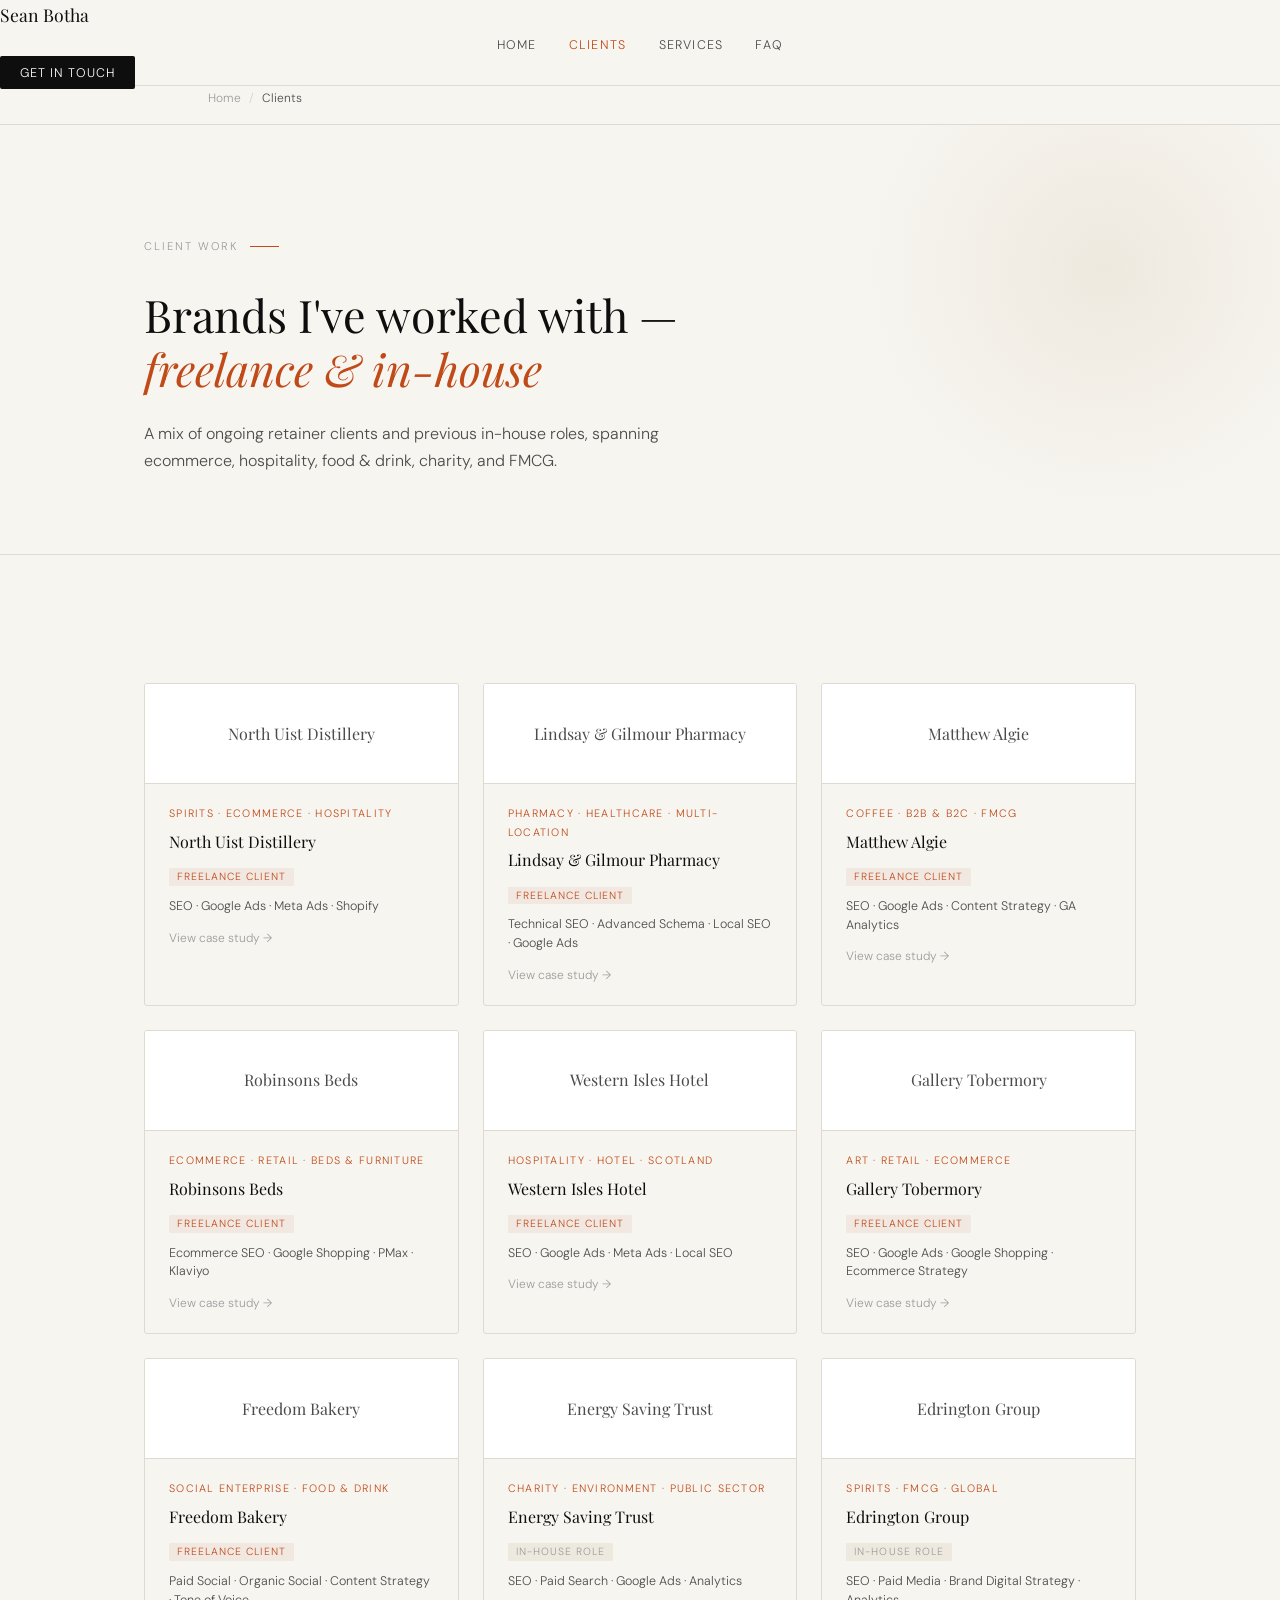
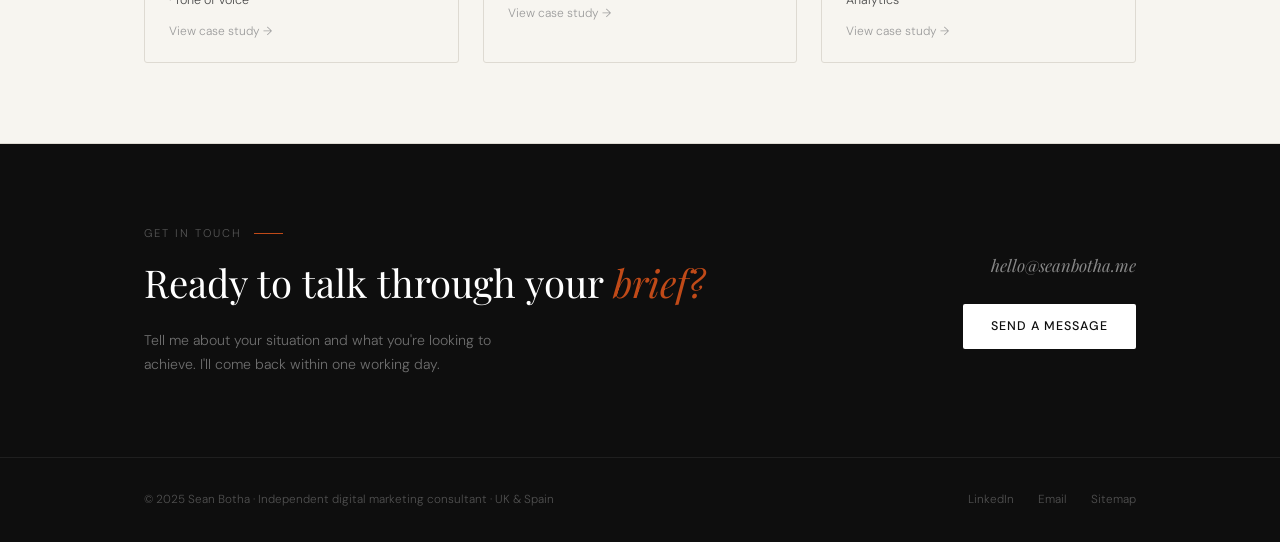
==== commit db3defdd: "Update index.html" ====
--- a/clients/index.html
+++ b/clients/index.html
@@ -29,7 +29,7 @@
 </head>
 <body>
 
-<nav aria-label="Main navigation" style="position:fixed;inset:0 0 auto;z-index:200;background:rgba(247,245,240,0.93);backdrop-filter:blur(14px);border-bottom:1px solid #dedad2;">
+<nav class="main-nav" aria-label="Main navigation"
   <div class="nav-inner">
     <a href="/" class="nav-logo">Sean Botha</a>
     <ul class="nav-links" role="list" style="display:flex;gap:2rem;list-style:none;">
--- a/css/style.css
+++ b/css/style.css
@@ -1,5 +1,7 @@
- /* v2 */
-/* ── Reset ── */
+/* ══════════════════════════════════════
+   seanbotha.me — clean stylesheet v3
+   ══════════════════════════════════════ */
+
 *, *::before, *::after { box-sizing: border-box; margin: 0; padding: 0; }
 
 :root {
@@ -20,45 +22,111 @@
 
 html { scroll-behavior: smooth; }
 body {
-  background: var(--paper); color: var(--ink);
-  font-family: var(--sans); font-size: 1rem;
-  line-height: 1.7; font-weight: 300;
+  background: var(--paper);
+  color: var(--ink);
+  font-family: var(--sans);
+  font-size: 1rem;
+  line-height: 1.7;
+  font-weight: 300;
   -webkit-font-smoothing: antialiased;
 }
 img { max-width: 100%; display: block; }
 a { color: inherit; }
 .container { max-width: var(--max); margin: 0 auto; padding: 0 var(--gap); }
 
-/* NAV */
-nav {
-  position: fixed; inset: 0 0 auto; z-index: 200;
-  background: rgba(247,245,240,0.93); backdrop-filter: blur(14px);
+/* ── NAV ── */
+nav.main-nav {
+  position: fixed;
+  top: 0; left: 0; right: 0;
+  z-index: 200;
+  background: rgba(247,245,240,0.95);
+  backdrop-filter: blur(14px);
   border-bottom: 1px solid var(--rule);
 }
 .nav-inner {
-  max-width: var(--max); margin: 0 auto; padding: 1rem var(--gap);
-  display: flex; align-items: center; justify-content: space-between;
-}
-.nav-logo { font-family: var(--serif); font-size: 1.1rem; text-decoration: none; color: var(--ink); }
-.nav-links { display: flex; gap: 2rem; list-style: none; }
+  max-width: var(--max);
+  margin: 0 auto;
+  padding: 1rem var(--gap);
+  display: flex;
+  align-items: center;
+  justify-content: space-between;
+  gap: 2rem;
+}
+.nav-logo {
+  font-family: var(--serif);
+  font-size: 1.1rem;
+  text-decoration: none;
+  color: var(--ink);
+  flex-shrink: 0;
+}
+.nav-links {
+  display: flex;
+  gap: 2rem;
+  list-style: none;
+  flex: 1;
+  justify-content: center;
+}
 .nav-links a {
-  font-size: 0.78rem; letter-spacing: 0.1em; text-transform: uppercase;
-  color: var(--ink-mid); text-decoration: none; transition: color 0.2s;
-}
-.nav-links a:hover, .nav-links a[aria-current="page"] { color: var(--accent); }
+  font-size: 0.78rem;
+  letter-spacing: 0.1em;
+  text-transform: uppercase;
+  color: var(--ink-mid);
+  text-decoration: none;
+  transition: color 0.2s;
+}
+.nav-links a:hover,
+.nav-links a[aria-current="page"] { color: var(--accent); }
 .nav-cta {
-  font-size: 0.78rem; letter-spacing: 0.08em; text-transform: uppercase;
-  padding: 0.55rem 1.25rem; background: var(--ink); color: var(--white);
-  text-decoration: none; border-radius: 2px; transition: background 0.2s;
+  font-size: 0.78rem;
+  letter-spacing: 0.08em;
+  text-transform: uppercase;
+  padding: 0.55rem 1.25rem;
+  background: var(--ink);
+  color: var(--white);
+  text-decoration: none;
+  border-radius: 2px;
+  transition: background 0.2s;
+  flex-shrink: 0;
 }
 .nav-cta:hover { background: var(--accent); }
 
-/* BUTTONS */
+/* ── BREADCRUMB ── */
+.breadcrumb {
+  padding-top: 5.5rem;
+  padding-bottom: 1rem;
+  border-bottom: 1px solid var(--rule);
+}
+.breadcrumb ol {
+  max-width: var(--max);
+  margin: 0 auto;
+  padding: 0 var(--gap);
+  list-style: none;
+  display: flex;
+  align-items: center;
+  gap: 0.5rem;
+  flex-wrap: wrap;
+}
+.breadcrumb li { font-size: 0.75rem; color: var(--ink-light); }
+.breadcrumb li a { text-decoration: none; color: var(--ink-light); transition: color 0.2s; }
+.breadcrumb li a:hover { color: var(--accent); }
+.breadcrumb li::after { content: '/'; margin-left: 0.5rem; opacity: 0.4; }
+.breadcrumb li:last-child::after { display: none; }
+.breadcrumb li:last-child { color: var(--ink-mid); }
+
+/* ── BUTTONS ── */
 .btn {
-  display: inline-block; padding: 0.75rem 1.75rem;
-  font-family: var(--sans); font-size: 0.78rem; font-weight: 500;
-  letter-spacing: 0.08em; text-transform: uppercase;
-  text-decoration: none; border-radius: 2px; transition: all 0.2s; border: none;
+  display: inline-block;
+  padding: 0.75rem 1.75rem;
+  font-family: var(--sans);
+  font-size: 0.78rem;
+  font-weight: 500;
+  letter-spacing: 0.08em;
+  text-transform: uppercase;
+  text-decoration: none;
+  border-radius: 2px;
+  transition: all 0.2s;
+  border: none;
+  cursor: pointer;
 }
 .btn-primary { background: var(--ink); color: var(--white); }
 .btn-primary:hover { background: var(--accent); color: var(--white); }
@@ -67,49 +135,218 @@
 .btn-light { background: var(--white); color: var(--ink); }
 .btn-light:hover { background: var(--accent); color: var(--white); }
 
-/* LABELS */
+/* ── LABELS & HEADINGS ── */
 .label {
-  font-size: 0.7rem; letter-spacing: 0.18em; text-transform: uppercase;
-  color: var(--ink-light); margin-bottom: 2.5rem;
-  display: flex; align-items: center; gap: 0.75rem;
+  font-size: 0.7rem;
+  letter-spacing: 0.18em;
+  text-transform: uppercase;
+  color: var(--ink-light);
+  margin-bottom: 2rem;
+  display: flex;
+  align-items: center;
+  gap: 0.75rem;
 }
 .label::after { content: ''; display: block; width: 1.8rem; height: 1px; background: var(--accent); }
 
 h2.display {
-  font-family: var(--serif); font-size: clamp(1.8rem, 3.2vw, 2.7rem);
-  font-weight: 400; line-height: 1.2; margin-bottom: 1.5rem;
-}
-
-/* TAGS */
+  font-family: var(--serif);
+  font-size: clamp(1.8rem, 3vw, 2.6rem);
+  font-weight: 400;
+  line-height: 1.2;
+  margin-bottom: 1.5rem;
+}
+
+/* ── TAGS ── */
 .tag {
-  font-size: 0.66rem; letter-spacing: 0.07em; text-transform: uppercase;
-  padding: 0.2rem 0.55rem; background: var(--accent-lt); color: var(--accent);
-  border-radius: 1px; display: inline-block;
+  font-size: 0.66rem;
+  letter-spacing: 0.07em;
+  text-transform: uppercase;
+  padding: 0.2rem 0.55rem;
+  background: var(--accent-lt);
+  color: var(--accent);
+  border-radius: 1px;
+  display: inline-block;
 }
 .tags { display: flex; flex-wrap: wrap; gap: 0.4rem; }
 
-/* SECTIONS */
+/* ── SECTIONS ── */
 section { padding: 5rem 0; border-bottom: 1px solid var(--rule); }
 
-/* TICKER */
+/* ── TICKER ── */
 .ticker-wrap { overflow: hidden; background: var(--ink); padding: 0.9rem 0; }
-.ticker { display: flex; gap: 2.5rem; white-space: nowrap; width: max-content; animation: ticker 30s linear infinite; }
+.ticker {
+  display: flex;
+  gap: 2.5rem;
+  white-space: nowrap;
+  width: max-content;
+  animation: ticker 30s linear infinite;
+}
 .ticker span { font-size: 0.7rem; letter-spacing: 0.14em; text-transform: uppercase; color: var(--rule); }
 .ticker span.dot { color: var(--accent); letter-spacing: 0; }
 @keyframes ticker { from { transform: translateX(0); } to { transform: translateX(-50%); } }
 
-/* BREADCRUMB */
-.breadcrumb { padding-top: 6.5rem; padding-bottom: 1.5rem; border-bottom: 1px solid var(--rule); }
-.breadcrumb ol { list-style: none; display: flex; align-items: center; gap: 0.5rem; flex-wrap: wrap; }
-.breadcrumb li { font-size: 0.75rem; color: var(--ink-light); }
-.breadcrumb li a { text-decoration: none; color: var(--ink-light); transition: color 0.2s; }
-.breadcrumb li a:hover { color: var(--accent); }
-.breadcrumb li::after { content: '/'; margin-left: 0.5rem; opacity: 0.4; }
-.breadcrumb li:last-child::after { display: none; }
-.breadcrumb li:last-child { color: var(--ink-mid); }
-
-/* CASE STUDY HERO */
-.case-hero { padding: 4rem 0 5rem; border-bottom: 1px solid var(--rule); position: relative; overflow: hidden; }
+/* ── HOMEPAGE HERO ── */
+.hero {
+  padding: 9rem 0 6rem;
+  border-bottom: 1px solid var(--rule);
+  position: relative;
+  overflow: hidden;
+}
+.hero::before {
+  content: '';
+  position: absolute;
+  top: -8rem; right: -6rem;
+  width: 42vw; height: 42vw;
+  max-width: 560px; max-height: 560px;
+  border-radius: 50%;
+  background: radial-gradient(circle, var(--paper-w) 0%, transparent 70%);
+  pointer-events: none;
+}
+.hero-eyebrow {
+  font-size: 0.73rem; letter-spacing: 0.18em; text-transform: uppercase;
+  color: var(--accent); margin-bottom: 1.5rem;
+  opacity: 0; animation: fadeUp 0.6s ease forwards 0.1s;
+}
+.hero h1 {
+  font-family: var(--serif);
+  font-size: clamp(2.4rem, 4.5vw, 4rem);
+  font-weight: 400; line-height: 1.1; letter-spacing: -0.01em; max-width: 17ch;
+  opacity: 0; animation: fadeUp 0.7s ease forwards 0.25s;
+}
+.hero h1 em { font-style: italic; color: var(--accent); }
+.hero-sub {
+  margin-top: 2rem; max-width: 50ch; color: var(--ink-mid); font-size: 1.05rem;
+  opacity: 0; animation: fadeUp 0.7s ease forwards 0.4s;
+}
+.hero-actions {
+  margin-top: 2.5rem; display: flex; gap: 1rem; flex-wrap: wrap;
+  opacity: 0; animation: fadeUp 0.7s ease forwards 0.55s;
+}
+.hero-creds {
+  margin-top: 3.5rem; display: flex; gap: 2.5rem; flex-wrap: wrap;
+  opacity: 0; animation: fadeUp 0.7s ease forwards 0.7s;
+}
+.cred { display: flex; align-items: center; gap: 0.5rem; font-size: 0.8rem; color: var(--ink-light); }
+.cred-dot { width: 6px; height: 6px; border-radius: 50%; background: var(--accent); flex-shrink: 0; }
+
+/* ── ABOUT ── */
+.about-grid { display: grid; grid-template-columns: 5fr 7fr; gap: 5rem; align-items: start; }
+.about-right p { color: var(--ink-mid); margin-bottom: 1.2rem; }
+.about-stats {
+  margin-top: 2.5rem; padding-top: 2rem; border-top: 1px solid var(--rule);
+  display: grid; grid-template-columns: repeat(3,1fr); gap: 1.5rem;
+}
+.stat-num { font-family: var(--serif); font-size: 2rem; font-weight: 400; line-height: 1; }
+.stat-label { font-size: 0.73rem; color: var(--ink-light); margin-top: 0.35rem; }
+
+/* ── SERVICES ── */
+.two-col-header { display: grid; grid-template-columns: 1fr 1fr; gap: 4rem; align-items: end; margin-bottom: 3rem; }
+.two-col-header p { color: var(--ink-mid); max-width: 42ch; }
+.services-grid {
+  display: grid; grid-template-columns: repeat(3,1fr);
+  gap: 1px; background: var(--rule); border: 1px solid var(--rule);
+}
+.service-card { background: var(--paper); padding: 2.25rem 2rem; transition: background 0.25s; position: relative; }
+.service-card:hover { background: var(--white); }
+.service-card::after {
+  content: ''; position: absolute; bottom: 0; left: 0; right: 0;
+  height: 2px; background: var(--accent);
+  transform: scaleX(0); transform-origin: left; transition: transform 0.3s ease;
+}
+.service-card:hover::after { transform: scaleX(1); }
+.svc-num { font-family: var(--serif); font-style: italic; font-size: 0.85rem; color: var(--accent); margin-bottom: 1rem; }
+.svc-name { font-family: var(--serif); font-size: 1.15rem; font-weight: 400; margin-bottom: 0.7rem; }
+.svc-desc { font-size: 0.86rem; color: var(--ink-mid); line-height: 1.7; }
+
+/* ── PROCESS ── */
+.process-grid { display: grid; grid-template-columns: repeat(4,1fr); gap: 2rem; margin-top: 3rem; }
+.process-step { border-top: 2px solid var(--rule); padding-top: 1.5rem; position: relative; }
+.process-step::before {
+  content: ''; position: absolute; top: -2px; left: 0;
+  width: 0; height: 2px; background: var(--accent); transition: width 0.4s ease;
+}
+.process-step:hover::before { width: 100%; }
+.process-num { font-family: var(--serif); font-style: italic; font-size: 0.85rem; color: var(--accent); margin-bottom: 0.8rem; }
+.process-title { font-size: 0.95rem; font-weight: 500; margin-bottom: 0.6rem; }
+.process-desc { font-size: 0.84rem; color: var(--ink-mid); line-height: 1.65; }
+
+/* ── FAQ ── */
+.faq-grid { display: grid; grid-template-columns: 1fr 1fr; gap: 4rem; align-items: start; }
+.faq-list { display: flex; flex-direction: column; }
+.faq-item { border-bottom: 1px solid var(--rule); }
+.faq-q {
+  width: 100%; background: none; border: none; padding: 1.2rem 0;
+  text-align: left; font-family: var(--sans); font-size: 0.9rem; font-weight: 500;
+  color: var(--ink); cursor: pointer;
+  display: flex; justify-content: space-between; align-items: center; gap: 1rem;
+}
+.faq-q:hover { color: var(--accent); }
+.faq-icon { width: 16px; height: 16px; flex-shrink: 0; position: relative; opacity: 0.35; transition: opacity 0.2s; }
+.faq-q:hover .faq-icon, .faq-item.open .faq-icon { opacity: 1; }
+.faq-icon::before, .faq-icon::after { content: ''; position: absolute; background: currentColor; border-radius: 1px; transition: transform 0.3s ease; }
+.faq-icon::before { top: 50%; left: 0; right: 0; height: 1.5px; transform: translateY(-50%); }
+.faq-icon::after  { top: 0; bottom: 0; left: 50%; width: 1.5px; transform: translateX(-50%); }
+.faq-item.open .faq-icon::after { transform: translateX(-50%) scaleY(0); }
+.faq-a { font-size: 0.87rem; color: var(--ink-mid); line-height: 1.75; max-height: 0; overflow: hidden; transition: max-height 0.35s ease, padding-bottom 0.35s ease; }
+.faq-item.open .faq-a { max-height: 300px; padding-bottom: 1.25rem; }
+
+/* ── CTA SECTION ── */
+.cta-section { background: var(--ink); border-bottom: none; padding: 5rem 0; }
+.cta-inner { display: grid; grid-template-columns: 1fr auto; gap: 3rem; align-items: center; }
+.cta-section .label { color: rgba(255,255,255,0.3); margin-bottom: 1rem; }
+.cta-section .label::after { background: var(--accent); }
+.cta-section h2.display { color: var(--white); }
+.cta-section h2.display em { font-style: italic; color: var(--accent); }
+.cta-right { display: flex; flex-direction: column; align-items: flex-end; gap: 1.5rem; }
+.cta-email { font-family: var(--serif); font-size: 1.05rem; font-style: italic; color: rgba(255,255,255,0.5); text-decoration: none; transition: color 0.2s; }
+.cta-email:hover { color: var(--white); }
+
+/* ── FOOTER ── */
+footer { background: var(--ink); border-top: 1px solid rgba(255,255,255,0.07); padding: 2rem 0; }
+footer .inner {
+  max-width: var(--max); margin: 0 auto; padding: 0 var(--gap);
+  display: flex; justify-content: space-between; align-items: center; flex-wrap: wrap; gap: 1rem;
+}
+footer p, footer a { font-size: 0.73rem; color: rgba(255,255,255,0.28); text-decoration: none; }
+footer a:hover { color: var(--accent); }
+footer .footer-links { display: flex; gap: 1.5rem; }
+
+/* ── CLIENTS INDEX ── */
+.ci-grid { display: grid; grid-template-columns: repeat(3,1fr); gap: 1.5rem; margin-top: 3rem; }
+.ci-card {
+  border: 1px solid var(--rule); border-radius: 3px; overflow: hidden;
+  background: var(--paper); text-decoration: none; display: block;
+  transition: box-shadow 0.25s, transform 0.25s;
+}
+.ci-card:hover { box-shadow: 0 8px 32px rgba(0,0,0,0.08); transform: translateY(-3px); }
+.ci-logo {
+  height: 100px;
+  display: flex; align-items: center; justify-content: center;
+  background: var(--white); border-bottom: 1px solid var(--rule); padding: 1.5rem;
+  overflow: hidden;
+}
+.ci-logo img {
+  max-height: 48px; max-width: 150px; width: auto; object-fit: contain;
+  opacity: 0.7; transition: opacity 0.3s;
+}
+.ci-card:hover .ci-logo img { opacity: 1; }
+.ci-logo-text {
+  font-family: var(--serif); font-size: 1rem; color: var(--ink-mid);
+  text-align: center; transition: color 0.3s; line-height: 1.4;
+}
+.ci-card:hover .ci-logo-text { color: var(--ink); }
+.ci-body { padding: 1.25rem 1.5rem; }
+.ci-sector { font-size: 0.67rem; letter-spacing: 0.12em; text-transform: uppercase; color: var(--accent); margin-bottom: 0.35rem; }
+.ci-name { font-family: var(--serif); font-size: 1rem; font-weight: 400; color: var(--ink); margin-bottom: 0.4rem; }
+.ci-svcs { font-size: 0.78rem; color: var(--ink-mid); line-height: 1.5; }
+.ci-arrow { font-size: 0.75rem; color: var(--ink-light); margin-top: 0.75rem; }
+
+/* ── CASE STUDY HERO ── */
+.case-hero {
+  padding: 5.5rem 0 5rem;
+  border-bottom: 1px solid var(--rule);
+  position: relative; overflow: hidden;
+}
 .case-hero::before {
   content: ''; position: absolute; top: -5rem; right: -4rem;
   width: 38vw; height: 38vw; max-width: 480px; max-height: 480px;
@@ -125,21 +362,22 @@
 }
 .case-type { font-size: 0.7rem; letter-spacing: 0.14em; text-transform: uppercase; color: var(--ink-light); }
 .case-hero h1 {
-  font-family: var(--serif); font-size: clamp(2.2rem, 4.5vw, 3.8rem);
-  font-weight: 400; line-height: 1.15; letter-spacing: -0.01em;
-  max-width: 22ch; margin-bottom: 1.5rem;
+  font-family: var(--serif);
+  font-size: clamp(1.7rem, 2.8vw, 2.6rem);
+  font-weight: 400; line-height: 1.25; letter-spacing: -0.01em;
+  max-width: 26ch; margin-bottom: 1.5rem;
 }
 .case-hero h1 em { font-style: italic; color: var(--accent); }
 .case-summary { max-width: 54ch; color: var(--ink-mid); font-size: 1rem; margin-bottom: 2rem; }
 .case-stat-row {
-  display: grid; grid-template-columns: repeat(4, 1fr);
+  display: grid; grid-template-columns: repeat(4,1fr);
   gap: 1px; background: var(--rule); border: 1px solid var(--rule); margin-top: 3rem;
 }
 .case-stat { background: var(--paper); padding: 1.5rem; }
 .case-stat-val { font-family: var(--serif); font-size: 1.8rem; font-weight: 400; line-height: 1; }
 .case-stat-label { font-size: 0.72rem; color: var(--ink-light); margin-top: 0.35rem; }
 
-/* CASE BODY */
+/* ── CASE BODY ── */
 .case-overview { display: grid; grid-template-columns: 5fr 7fr; gap: 5rem; align-items: start; }
 .case-overview-left h3 { font-family: var(--serif); font-size: 1.4rem; font-weight: 400; margin-bottom: 1rem; }
 .case-overview-right p { color: var(--ink-mid); margin-bottom: 1.2rem; }
@@ -149,20 +387,17 @@
   color: var(--ink-light); margin-bottom: 0.9rem; margin-top: 2rem;
 }
 
-/* RESULTS */
+/* ── RESULTS ── */
 .results-grid {
   display: grid; grid-template-columns: repeat(3,1fr);
   gap: 1px; background: var(--rule); border: 1px solid var(--rule);
 }
 .result-card { background: var(--white); padding: 2.25rem 2rem; }
-.result-val {
-  font-family: var(--serif); font-size: 2.4rem; font-weight: 400;
-  line-height: 1; color: var(--accent);
-}
+.result-val { font-family: var(--serif); font-size: 2.4rem; font-weight: 400; line-height: 1; color: var(--accent); }
 .result-label { font-size: 0.8rem; color: var(--ink-mid); margin-top: 0.5rem; line-height: 1.5; }
 .result-ph { font-family: var(--serif); font-style: italic; font-size: 1rem; color: var(--ink-light); }
 
-/* RELATED */
+/* ── RELATED ── */
 .related-grid { display: grid; grid-template-columns: repeat(3,1fr); gap: 1.25rem; margin-top: 2.5rem; }
 .related-card {
   border: 1px solid var(--rule); border-radius: 3px; padding: 1.5rem;
@@ -174,58 +409,7 @@
 .related-name { font-family: var(--serif); font-size: 1rem; font-weight: 400; color: var(--ink); }
 .related-arrow { font-size: 0.8rem; color: var(--ink-light); margin-top: 0.5rem; }
 
-/* CLIENTS INDEX */
-.ci-grid { display: grid; grid-template-columns: repeat(3,1fr); gap: 1.5rem; margin-top: 3rem; }
-.ci-card {
-  border: 1px solid var(--rule); border-radius: 3px; overflow: hidden;
-  background: var(--paper); text-decoration: none; display: block;
-  transition: box-shadow 0.25s, transform 0.25s;
-}
-.ci-card:hover { box-shadow: 0 8px 32px rgba(0,0,0,0.08); transform: translateY(-3px); }
-.ci-logo {
-  height: 100px; display: flex; align-items: center; justify-content: center;
-  background: var(--white); border-bottom: 1px solid var(--rule); padding: 1.5rem;
-}
-.ci-logo img { max-height: 48px; max-width: 150px; object-fit: contain; filter: grayscale(1); opacity: 0.7; transition: filter 0.3s, opacity 0.3s; }
-.ci-card:hover .ci-logo img { filter: grayscale(0); opacity: 1; }
-.ci-logo-text { font-family: var(--serif); font-size: 1rem; color: var(--ink-mid); transition: color 0.3s; }
-.ci-card:hover .ci-logo-text { color: var(--ink); }
-.ci-body { padding: 1.25rem 1.5rem; }
-.ci-sector { font-size: 0.67rem; letter-spacing: 0.12em; text-transform: uppercase; color: var(--accent); margin-bottom: 0.35rem; }
-.ci-name { font-family: var(--serif); font-size: 1rem; font-weight: 400; color: var(--ink); margin-bottom: 0.4rem; }
-.ci-svcs { font-size: 0.78rem; color: var(--ink-mid); line-height: 1.5; }
-.ci-arrow { font-size: 0.75rem; color: var(--ink-light); margin-top: 0.75rem; }
-
-/* HOMEPAGE HERO */
-.hero { padding: 9.5rem 0 6rem; border-bottom: 1px solid var(--rule); position: relative; overflow: hidden; }
-.hero::before {
-  content: ''; position: absolute; top: -8rem; right: -6rem;
-  width: 42vw; height: 42vw; max-width: 560px; max-height: 560px;
-  border-radius: 50%;
-  background: radial-gradient(circle, var(--paper-w) 0%, transparent 70%);
-  pointer-events: none;
-}
-.hero-eyebrow { font-size: 0.73rem; letter-spacing: 0.18em; text-transform: uppercase; color: var(--accent); margin-bottom: 1.5rem; opacity: 0; animation: fadeUp 0.6s ease forwards 0.1s; }
-.hero h1 { font-family: var(--serif); font-size: clamp(2.8rem, 5.5vw, 4.8rem); font-weight: 400; line-height: 1.1; letter-spacing: -0.01em; max-width: 17ch; opacity: 0; animation: fadeUp 0.7s ease forwards 0.25s; }
-.hero h1 em { font-style: italic; color: var(--accent); }
-.hero-sub { margin-top: 2rem; max-width: 50ch; color: var(--ink-mid); font-size: 1.05rem; opacity: 0; animation: fadeUp 0.7s ease forwards 0.4s; }
-.hero-actions { margin-top: 2.5rem; display: flex; gap: 1rem; flex-wrap: wrap; opacity: 0; animation: fadeUp 0.7s ease forwards 0.55s; }
-.hero-creds { margin-top: 3.5rem; display: flex; gap: 2.5rem; flex-wrap: wrap; opacity: 0; animation: fadeUp 0.7s ease forwards 0.7s; }
-.cred { display: flex; align-items: center; gap: 0.5rem; font-size: 0.8rem; color: var(--ink-light); }
-.cred-dot { width: 6px; height: 6px; border-radius: 50%; background: var(--accent); flex-shrink: 0; }
-
-/* CTA SECTION */
-.cta-section { background: var(--ink); border-bottom: none; }
-.cta-inner { display: grid; grid-template-columns: 1fr auto; gap: 3rem; align-items: center; }
-.cta-section .label { color: rgba(255,255,255,0.3); }
-.cta-section .label::after { background: var(--accent); }
-.cta-section h2.display { color: var(--white); }
-.cta-section h2.display em { font-style: italic; color: var(--accent); }
-.cta-right { display: flex; flex-direction: column; align-items: flex-end; gap: 1.5rem; }
-.cta-email { font-family: var(--serif); font-size: 1.05rem; font-style: italic; color: rgba(255,255,255,0.5); text-decoration: none; transition: color 0.2s; }
-.cta-email:hover { color: var(--white); }
-
-/* ANIMATIONS */
+/* ── ANIMATIONS ── */
 @keyframes fadeUp { from { opacity: 0; transform: translateY(18px); } to { opacity: 1; transform: translateY(0); } }
 .reveal { opacity: 0; transform: translateY(22px); transition: opacity 0.65s ease, transform 0.65s ease; }
 .reveal.visible { opacity: 1; transform: translateY(0); }
@@ -233,266 +417,16 @@
 .d2 { transition-delay: 0.2s; }
 .d3 { transition-delay: 0.3s; }
 
-/* HOMEPAGE SPECIFICS */
-.about-grid { display: grid; grid-template-columns: 5fr 7fr; gap: 5rem; align-items: start; }
-.about-right p { color: var(--ink-mid); margin-bottom: 1.2rem; }
-.about-stats { margin-top: 2.5rem; padding-top: 2rem; border-top: 1px solid var(--rule); display: grid; grid-template-columns: repeat(3,1fr); gap: 1.5rem; }
-.stat-num { font-family: var(--serif); font-size: 2rem; font-weight: 400; line-height: 1; }
-.stat-label { font-size: 0.73rem; color: var(--ink-light); margin-top: 0.35rem; }
-
-.two-col-header { display: grid; grid-template-columns: 1fr 1fr; gap: 4rem; align-items: end; margin-bottom: 3rem; }
-.two-col-header p { color: var(--ink-mid); max-width: 42ch; }
-
-.services-grid { display: grid; grid-template-columns: repeat(3,1fr); gap: 1px; background: var(--rule); border: 1px solid var(--rule); }
-.service-card { background: var(--paper); padding: 2.25rem 2rem; transition: background 0.25s; position: relative; }
-.service-card:hover { background: var(--white); }
-.service-card::after { content: ''; position: absolute; bottom: 0; left: 0; right: 0; height: 2px; background: var(--accent); transform: scaleX(0); transform-origin: left; transition: transform 0.3s ease; }
-.service-card:hover::after { transform: scaleX(1); }
-.svc-num { font-family: var(--serif); font-style: italic; font-size: 0.85rem; color: var(--accent); margin-bottom: 1rem; }
-.svc-name { font-family: var(--serif); font-size: 1.15rem; font-weight: 400; margin-bottom: 0.7rem; }
-.svc-desc { font-size: 0.86rem; color: var(--ink-mid); line-height: 1.7; }
-
-.process-grid { display: grid; grid-template-columns: repeat(4,1fr); gap: 2rem; margin-top: 3rem; }
-.process-step { border-top: 2px solid var(--rule); padding-top: 1.5rem; position: relative; }
-.process-step::before { content: ''; position: absolute; top: -2px; left: 0; width: 0; height: 2px; background: var(--accent); transition: width 0.4s ease; }
-.process-step:hover::before { width: 100%; }
-.process-num { font-family: var(--serif); font-style: italic; font-size: 0.85rem; color: var(--accent); margin-bottom: 0.8rem; }
-.process-title { font-size: 0.95rem; font-weight: 500; margin-bottom: 0.6rem; }
-.process-desc { font-size: 0.84rem; color: var(--ink-mid); line-height: 1.65; }
-
-.faq-grid { display: grid; grid-template-columns: 1fr 1fr; gap: 4rem; align-items: start; }
-.faq-list { display: flex; flex-direction: column; }
-.faq-item { border-bottom: 1px solid var(--rule); }
-.faq-q { width: 100%; background: none; border: none; padding: 1.2rem 0; text-align: left; font-family: var(--sans); font-size: 0.9rem; font-weight: 500; color: var(--ink); cursor: pointer; display: flex; justify-content: space-between; align-items: center; gap: 1rem; }
-.faq-q:hover { color: var(--accent); }
-.faq-icon { width: 16px; height: 16px; flex-shrink: 0; position: relative; opacity: 0.35; transition: opacity 0.2s; }
-.faq-q:hover .faq-icon, .faq-item.open .faq-icon { opacity: 1; }
-.faq-icon::before, .faq-icon::after { content: ''; position: absolute; background: currentColor; border-radius: 1px; transition: transform 0.3s ease; }
-.faq-icon::before { top: 50%; left: 0; right: 0; height: 1.5px; transform: translateY(-50%); }
-.faq-icon::after { top: 0; bottom: 0; left: 50%; width: 1.5px; transform: translateX(-50%); }
-.faq-item.open .faq-icon::after { transform: translateX(-50%) scaleY(0); }
-.faq-a { font-size: 0.87rem; color: var(--ink-mid); line-height: 1.75; max-height: 0; overflow: hidden; transition: max-height 0.35s ease, padding-bottom 0.35s ease; }
-.faq-item.open .faq-a { max-height: 300px; padding-bottom: 1.25rem; }
-
-/* RESPONSIVE */
+/* ── RESPONSIVE ── */
 @media (max-width: 960px) {
   .about-grid, .two-col-header, .faq-grid, .cta-inner, .case-overview { grid-template-columns: 1fr; gap: 2.5rem; }
   .services-grid, .ci-grid, .results-grid { grid-template-columns: 1fr 1fr; }
   .case-stat-row, .process-grid, .related-grid { grid-template-columns: 1fr 1fr; }
   .cta-right { align-items: flex-start; }
 }
-@media (max-width: 600px) {
+@media (max-width: 640px) {
   .services-grid, .ci-grid, .results-grid, .case-stat-row, .process-grid, .related-grid { grid-template-columns: 1fr; }
+  .nav-links { display: none; }
   .nav-cta { display: none; }
-}
-
-/* FOOTER */
-footer { background: var(--ink); border-top: 1px solid rgba(255,255,255,0.07); padding: 2rem 0; }
-footer .inner {
-  max-width: var(--max); margin: 0 auto; padding: 0 var(--gap);
-  display: flex; justify-content: space-between; align-items: center; flex-wrap: wrap; gap: 1rem;
-}
-footer p, footer a { font-size: 0.73rem; color: rgba(255,255,255,0.28); text-decoration: none; }
-footer a:hover { color: var(--accent); }
-footer .footer-links { display: flex; gap: 1.5rem; }
-
-/* CTA SECTION */
-.cta-section { background: var(--ink); border-bottom: none; }
-.cta-inner { display: grid; grid-template-columns: 1fr auto; gap: 3rem; align-items: center; }
-.cta-section .label { color: rgba(255,255,255,0.3); }
-.cta-section .label::after { background: var(--accent); }
-.cta-section h2.display { color: var(--white); }
-.cta-section h2.display em { font-style: italic; color: var(--accent); }
-.cta-right { display: flex; flex-direction: column; align-items: flex-end; gap: 1.5rem; }
-.cta-email { font-family: var(--serif); font-size: 1.05rem; font-style: italic; color: rgba(255,255,255,0.5); text-decoration: none; transition: color 0.2s; }
-.cta-email:hover { color: var(--white); }
-
-/* FIX HERO H1 SIZE */
-.hero h1 { font-size: clamp(2.2rem, 4vw, 3.8rem); }
-
-/* CLIENTS INDEX GRID */
-.ci-grid { display: grid; grid-template-columns: repeat(3,1fr); gap: 1.5rem; margin-top: 3rem; }
-.ci-card {
-  border: 1px solid var(--rule); border-radius: 3px; overflow: hidden;
-  background: var(--paper); text-decoration: none; display: block;
-  transition: box-shadow 0.25s, transform 0.25s;
-}
-.ci-card:hover { box-shadow: 0 8px 32px rgba(0,0,0,0.08); transform: translateY(-3px); }
-.ci-logo {
-  height: 100px; display: flex; align-items: center; justify-content: center;
-  background: var(--white); border-bottom: 1px solid var(--rule); padding: 1.5rem;
-}
-.ci-logo img { max-height: 48px; max-width: 150px; object-fit: contain; filter: grayscale(1); opacity: 0.7; transition: filter 0.3s, opacity 0.3s; }
-.ci-card:hover .ci-logo img { filter: grayscale(0); opacity: 1; }
-.ci-logo-text { font-family: var(--serif); font-size: 1rem; color: var(--ink-mid); transition: color 0.3s; }
-.ci-card:hover .ci-logo-text { color: var(--ink); }
-.ci-body { padding: 1.25rem 1.5rem; }
-.ci-sector { font-size: 0.67rem; letter-spacing: 0.12em; text-transform: uppercase; color: var(--accent); margin-bottom: 0.35rem; }
-.ci-name { font-family: var(--serif); font-size: 1rem; font-weight: 400; color: var(--ink); margin-bottom: 0.4rem; }
-.ci-svcs { font-size: 0.78rem; color: var(--ink-mid); line-height: 1.5; }
-.ci-arrow { font-size: 0.75rem; color: var(--ink-light); margin-top: 0.75rem; }
-
-/* ABOUT */
-.about-grid { display: grid; grid-template-columns: 5fr 7fr; gap: 5rem; align-items: start; }
-.about-right p { color: var(--ink-mid); margin-bottom: 1.2rem; }
-.about-stats { margin-top: 2.5rem; padding-top: 2rem; border-top: 1px solid var(--rule); display: grid; grid-template-columns: repeat(3,1fr); gap: 1.5rem; }
-.stat-num { font-family: var(--serif); font-size: 2rem; font-weight: 400; line-height: 1; }
-.stat-label { font-size: 0.73rem; color: var(--ink-light); margin-top: 0.35rem; }
-
-/* RESPONSIVE ADDITIONS */
-@media (max-width: 960px) {
-  .ci-grid { grid-template-columns: 1fr 1fr; }
-  .cta-inner { grid-template-columns: 1fr; gap: 2rem; }
-  .cta-right { align-items: flex-start; }
-  .about-grid { grid-template-columns: 1fr; gap: 2.5rem; }
-}
-@media (max-width: 600px) {
-  .ci-grid { grid-template-columns: 1fr; }
   footer .inner { flex-direction: column; align-items: flex-start; }
 }
-
-/* ── FIX: Case study & clients index h1 size ── */
-.case-hero h1 {
-  font-size: clamp(1.8rem, 3.5vw, 3rem) !important;
-}
-header h1 {
-  font-size: clamp(1.8rem, 3.5vw, 3rem);
-}
-
-/* ── FIX: Nav visible on all pages ── */
-nav {
-  display: block !important;
-  position: fixed;
-  inset: 0 0 auto;
-  z-index: 200;
-  background: rgba(247,245,240,0.93);
-  backdrop-filter: blur(14px);
-  border-bottom: 1px solid var(--rule);
-}
-.nav-inner {
-  max-width: var(--max);
-  margin: 0 auto;
-  padding: 1rem var(--gap);
-  display: flex;
-  align-items: center;
-  justify-content: space-between;
-}
-
-/* ── FIX: Breadcrumb top padding accounts for fixed nav ── */
-.breadcrumb {
-  padding-top: 6rem;
-}
-
-/* ── FIX: Client logo images — force display block ── */
-.ci-logo img,
-.client-logo-wrap img {
-  display: block !important;
-}
-
-/* ── FIX: Case hero logo area ── */
-.case-hero-logo {
-  margin: 1.5rem 0 0;
-  min-height: 56px;
-  display: flex;
-  align-items: center;
-}
-.case-hero-logo img {
-  max-height: 56px;
-  max-width: 200px;
-  object-fit: contain;
-  filter: grayscale(1);
-  opacity: 0.75;
-  display: block !important;
-}
-
-/* ── FIX: Logo images — don't wash out dark logos on white bg ── */
-.ci-logo img {
-  filter: none !important;
-  opacity: 0.65;
-  transition: opacity 0.3s;
-}
-.ci-card:hover .ci-logo img {
-  opacity: 1;
-}
-.case-hero img[alt*="logo"],
-.case-hero img[alt*="Logo"] {
-  filter: none !important;
-  opacity: 0.7;
-}
-
-/* ── FIX: Hide broken image icons, show text fallback cleanly ── */
-.ci-logo {
-  position: relative;
-}
-.ci-logo img {
-  /* If image fails to load, browser shows broken icon — hide it */
-  min-width: 0;
-  min-height: 0;
-}
-/* Broken img elements have 0 naturalWidth — we can't detect in CSS alone,
-   so we rely on onerror. Make sure fallback text is centred properly */
-.ci-logo .ci-logo-text {
-  display: none;
-  width: 100%;
-  text-align: center;
-  font-family: var(--serif);
-  font-size: 1rem;
-  color: var(--ink-mid);
-  padding: 0 1rem;
-}
-/* When onerror fires and sets display:flex on the span */
-.ci-logo span.ci-logo-text[style*="flex"] {
-  display: flex !important;
-  align-items: center;
-  justify-content: center;
-}
-
-/* ── FIX: Clients index h1 — prevent oversized italic wrapping ── */
-header h1 em,
-.case-hero h1 em {
-  font-size: inherit;
-  display: inline;
-  word-break: normal;
-  hyphens: none;
-}
-/* ══ FINAL FIXES ══ */
-
-/* Nav — force visible on all screen sizes above mobile */
-@media (min-width: 768px) {
-  .nav-links {
-    display: flex !important;
-    gap: 2rem;
-    list-style: none;
-  }
-  .nav-cta {
-    display: inline-block !important;
-  }
-}
-
-/* Clear fixed nav on inner pages */
-.breadcrumb {
-  padding-top: 5.5rem !important;
-}
-.case-hero {
-  padding-top: 5rem !important;
-}
-
-/* Clients index header */
-header {
-  padding-top: 5rem !important;
-}
-
-/* Broken images — hide completely, don't show alt text + icon */
-img:-moz-broken,
-img[alt]:not([src]),
-.ci-logo img {
-  color: transparent;
-  font-size: 0;
-}
-.ci-logo {
-  overflow: hidden;
-}
-.ci-logo img:not([src]),
-.ci-logo img[src=""] {
-  display: none !important;
-}
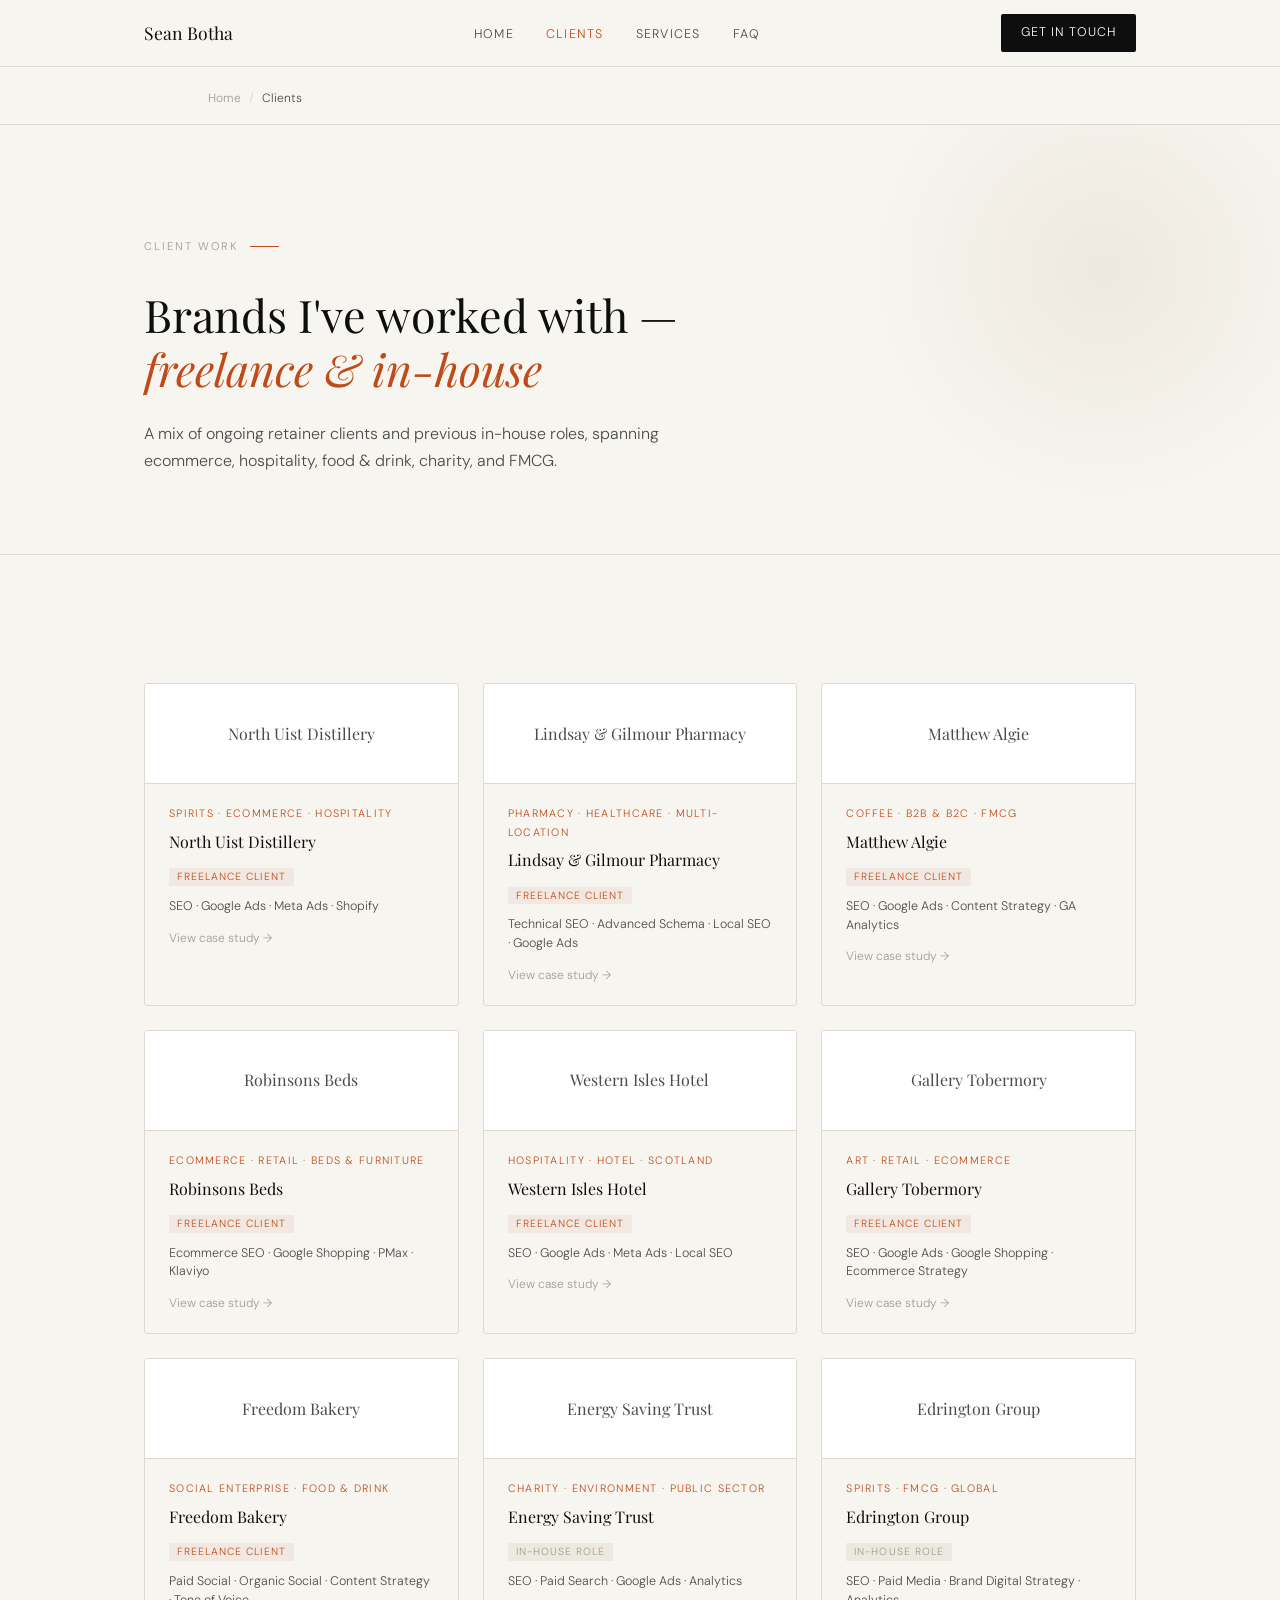
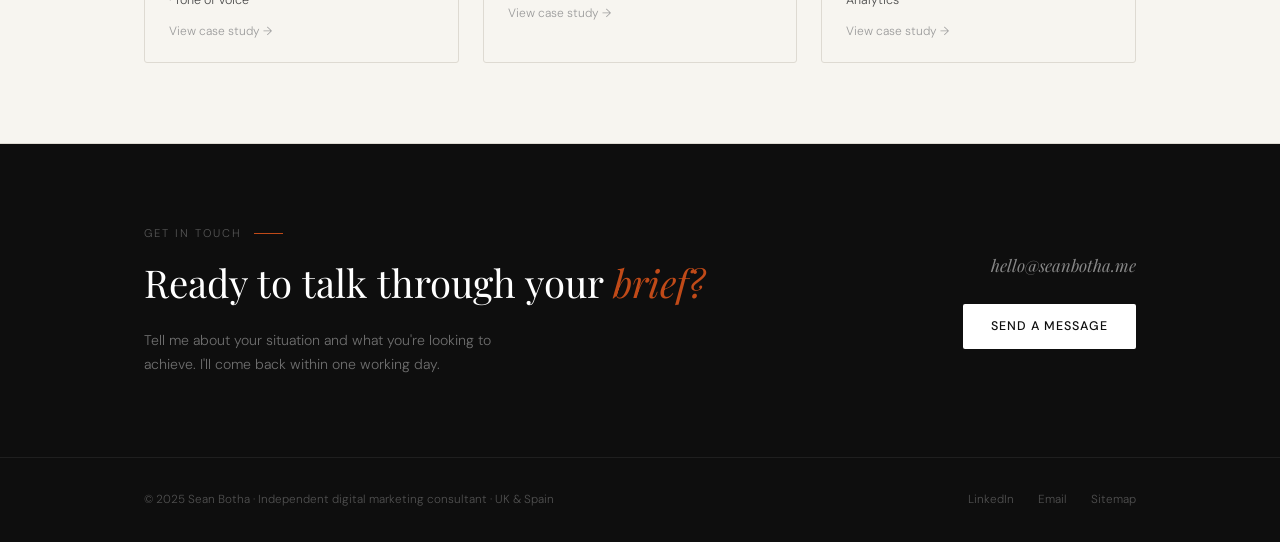
==== commit 2fd124e1: "Update index.html" ====
--- a/clients/index.html
+++ b/clients/index.html
@@ -29,7 +29,7 @@
 </head>
 <body>
 
-<nav class="main-nav" aria-label="Main navigation"
+<nav class="main-nav" aria-label="Main navigation">
   <div class="nav-inner">
     <a href="/" class="nav-logo">Sean Botha</a>
     <ul class="nav-links" role="list" style="display:flex;gap:2rem;list-style:none;">
--- a/css/style.css
+++ b/css/style.css
@@ -46,11 +46,12 @@
 .nav-inner {
   max-width: var(--max);
   margin: 0 auto;
-  padding: 1rem var(--gap);
+  padding: 0.85rem var(--gap);
   display: flex;
   align-items: center;
   justify-content: space-between;
-  gap: 2rem;
+  gap: 1.5rem;
+  flex-wrap: nowrap;
 }
 .nav-logo {
   font-family: var(--serif);
@@ -209,10 +210,8 @@
 }
 .hero h1 {
   font-family: var(--serif);
-  font-size: clamp(2.4rem, 4.5vw, 4rem);
-  font-weight: 400; line-height: 1.1; letter-spacing: -0.01em; max-width: 17ch;
-  opacity: 0; animation: fadeUp 0.7s ease forwards 0.25s;
-}
+  font-size: clamp(2.4rem, 4.5vw, 3.2rem);
+}   
 .hero h1 em { font-style: italic; color: var(--accent); }
 .hero-sub {
   margin-top: 2rem; max-width: 50ch; color: var(--ink-mid); font-size: 1.05rem;
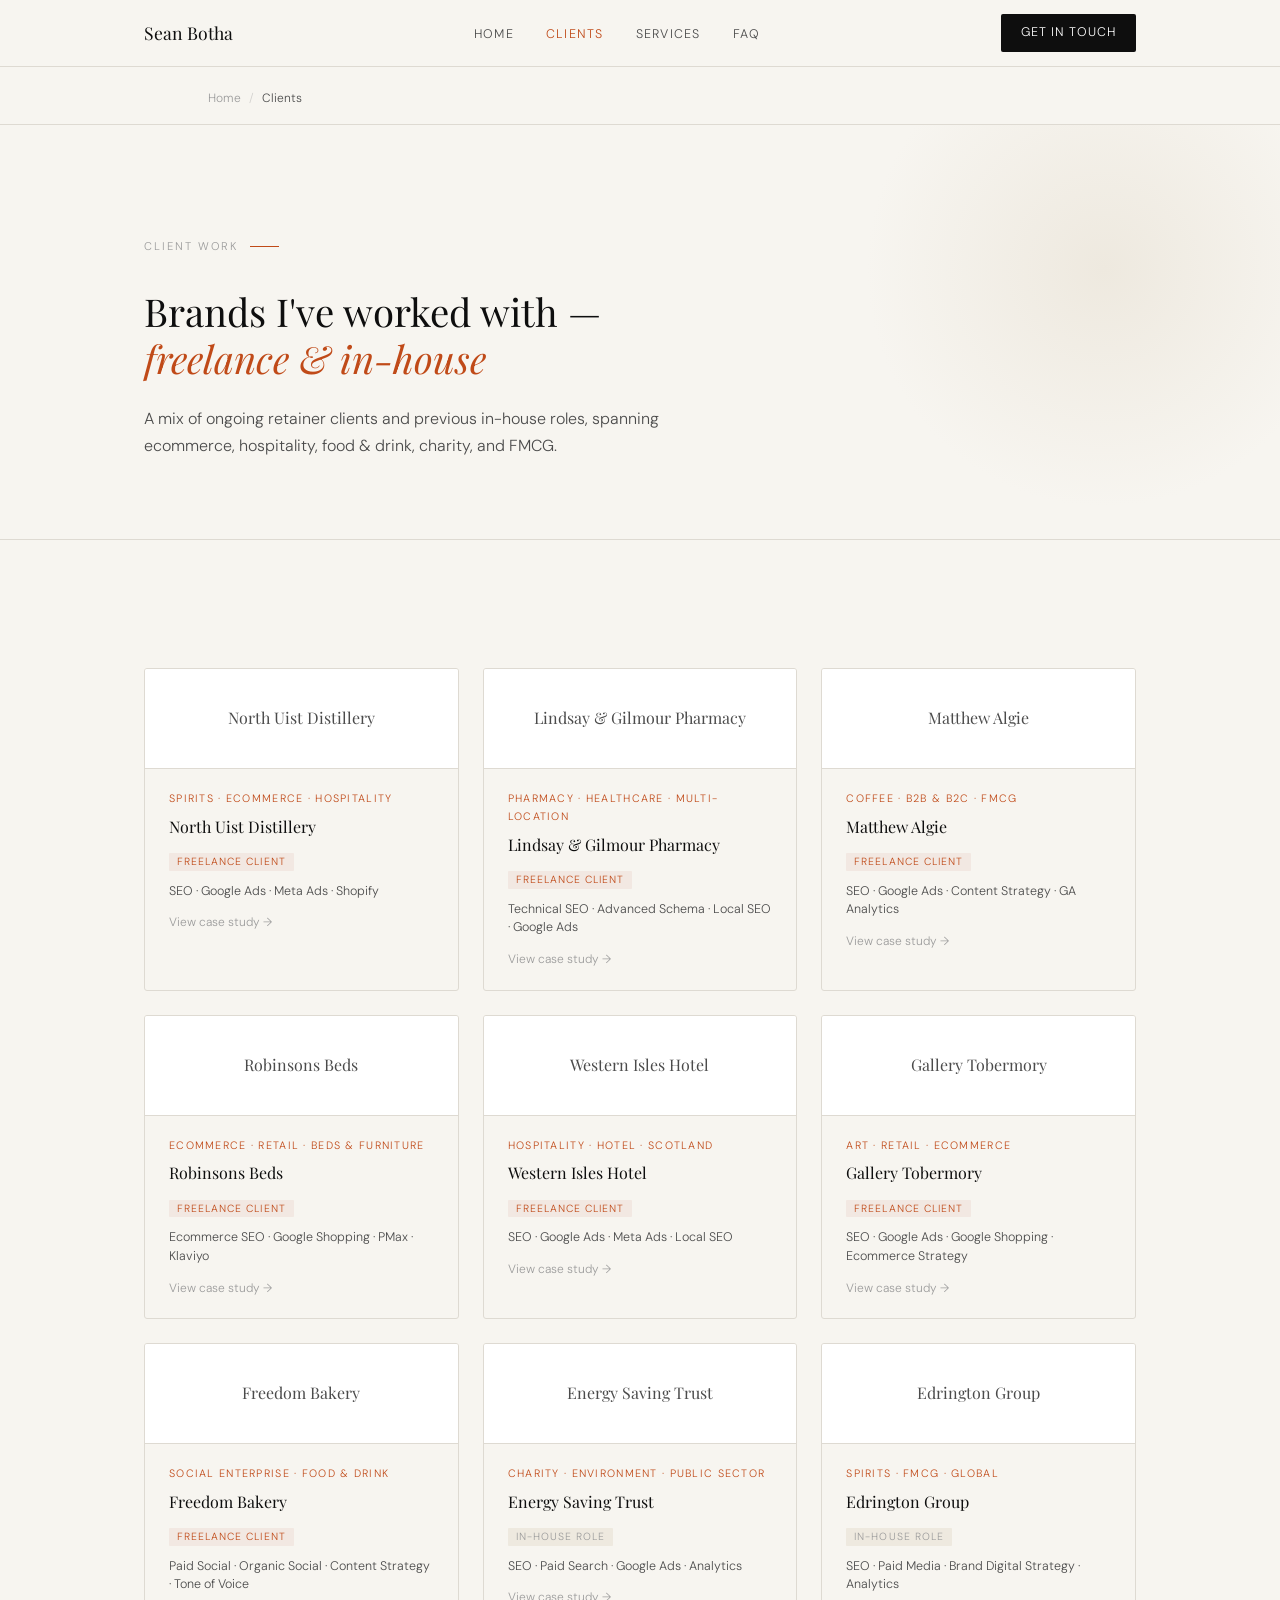
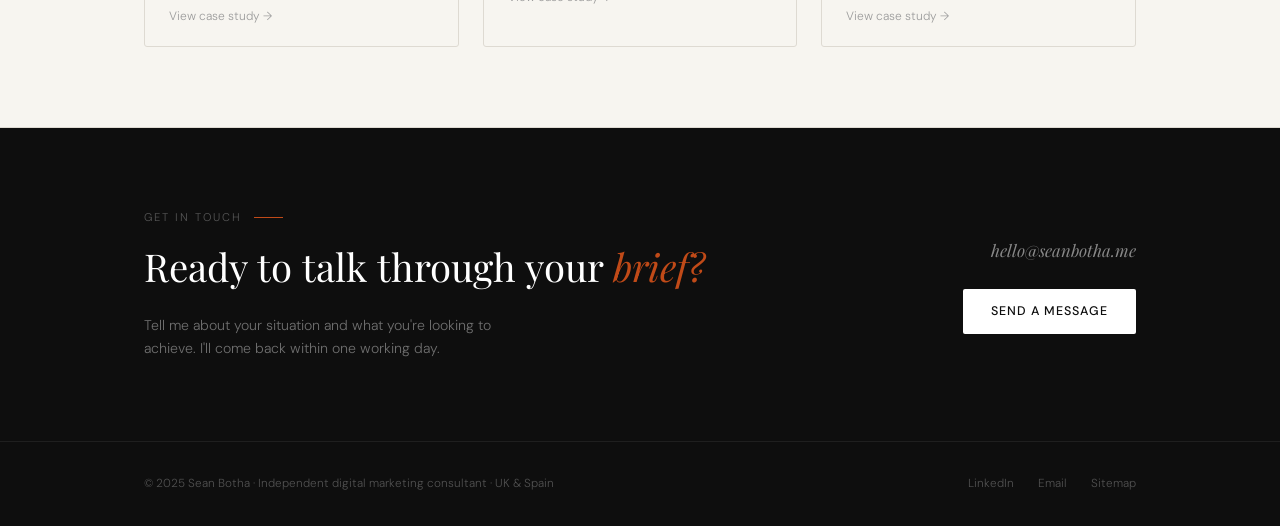
==== commit 4b55f22b: "Update index.html" ====
--- a/clients/index.html
+++ b/clients/index.html
@@ -55,7 +55,7 @@
   <div style="position:absolute;top:-6rem;right:-4rem;width:38vw;height:38vw;max-width:480px;max-height:480px;border-radius:50%;background:radial-gradient(circle,var(--paper-w) 0%,transparent 70%);pointer-events:none"></div>
   <div class="container">
     <p class="label" style="opacity:0;animation:fadeUp 0.6s ease forwards 0.1s">Client work</p>
-    <h1 style="font-family:var(--serif);font-size:clamp(2rem,3.5vw,3.2rem);font-weight:400;line-height:1.2;max-width:22ch;opacity:0;animation:fadeUp 0.7s ease forwards 0.25s">
+    <h1 style="font-family:var(--serif);font-size:clamp(2rem,3.5vw,2.4rem);font-weight:400;line-height:1.2;max-width:22ch;opacity:0;animation:fadeUp 0.7s ease forwards 0.25s">
       Brands I've worked with — <em style="font-style:italic;color:var(--accent)">freelance &amp; in-house</em>
     </h1>
     <p style="max-width:50ch;color:var(--ink-mid);margin-top:1.5rem;font-size:1rem;opacity:0;animation:fadeUp 0.7s ease forwards 0.4s">
